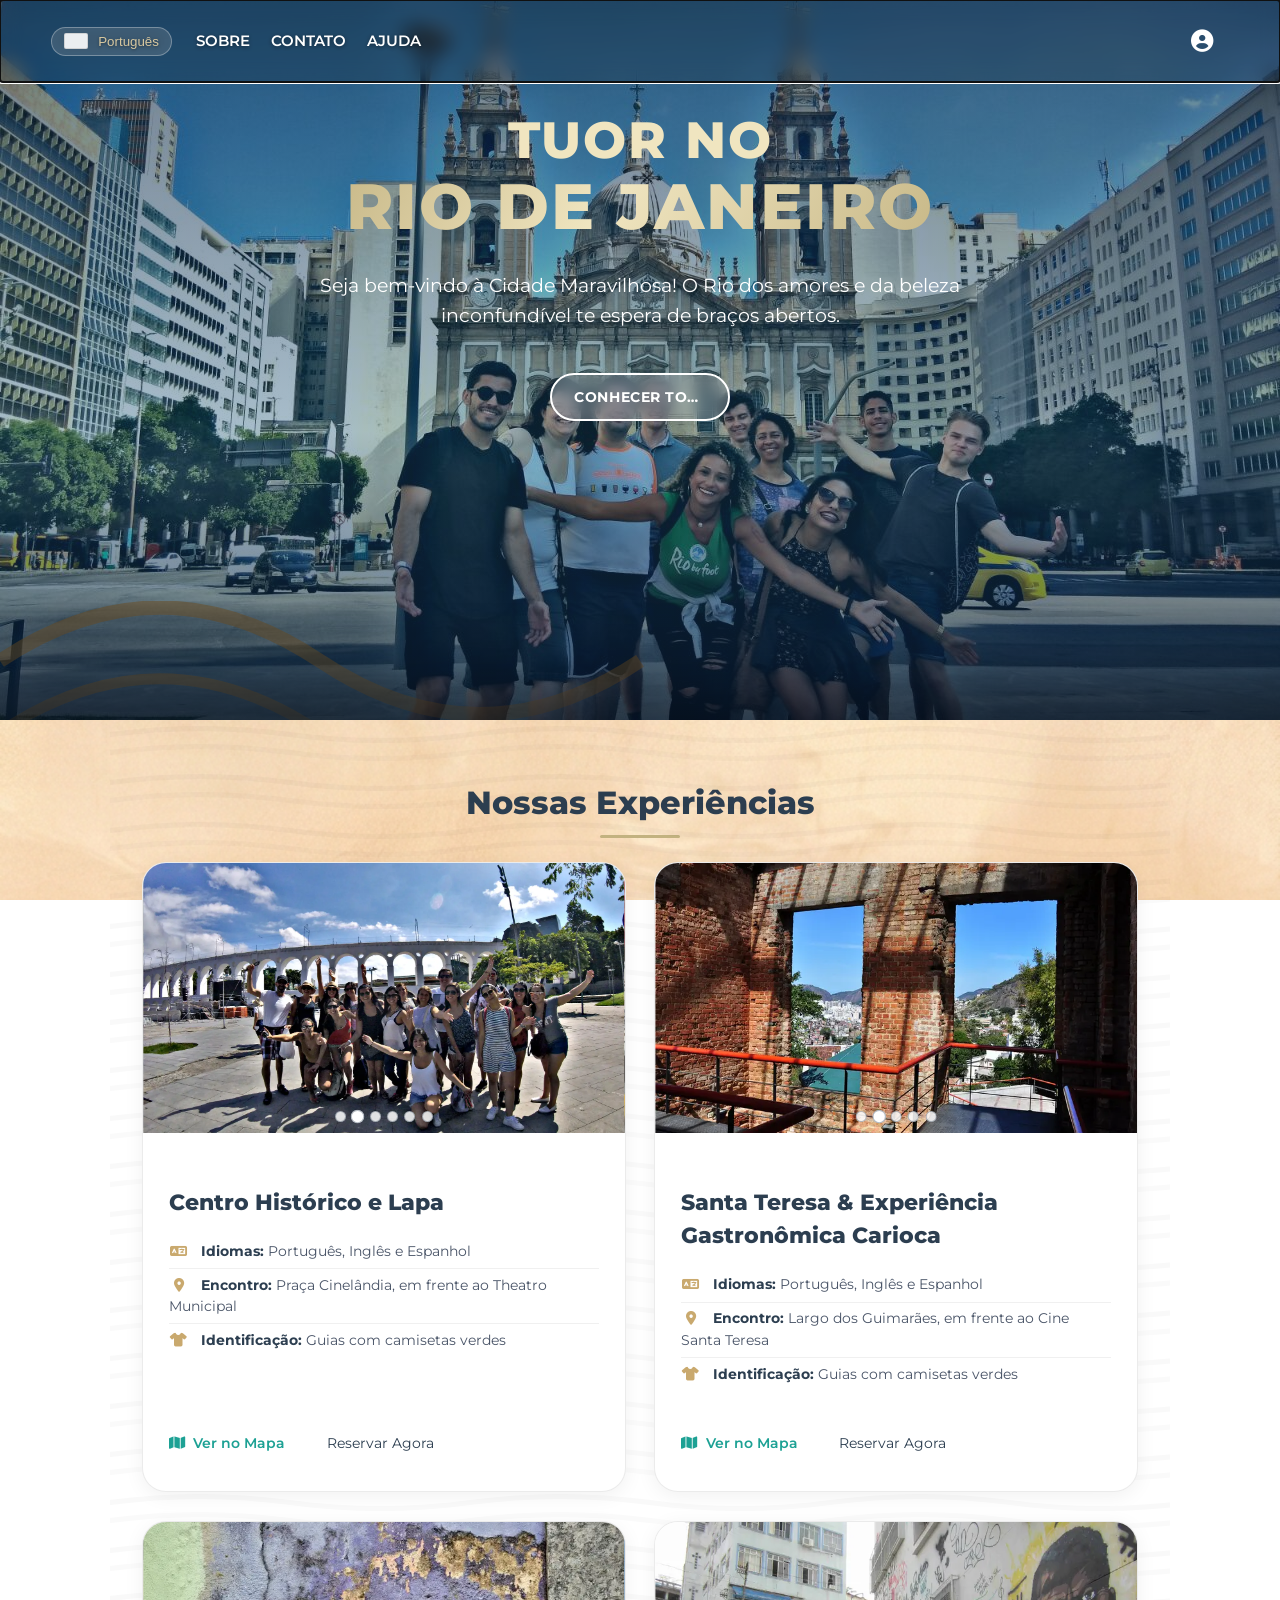
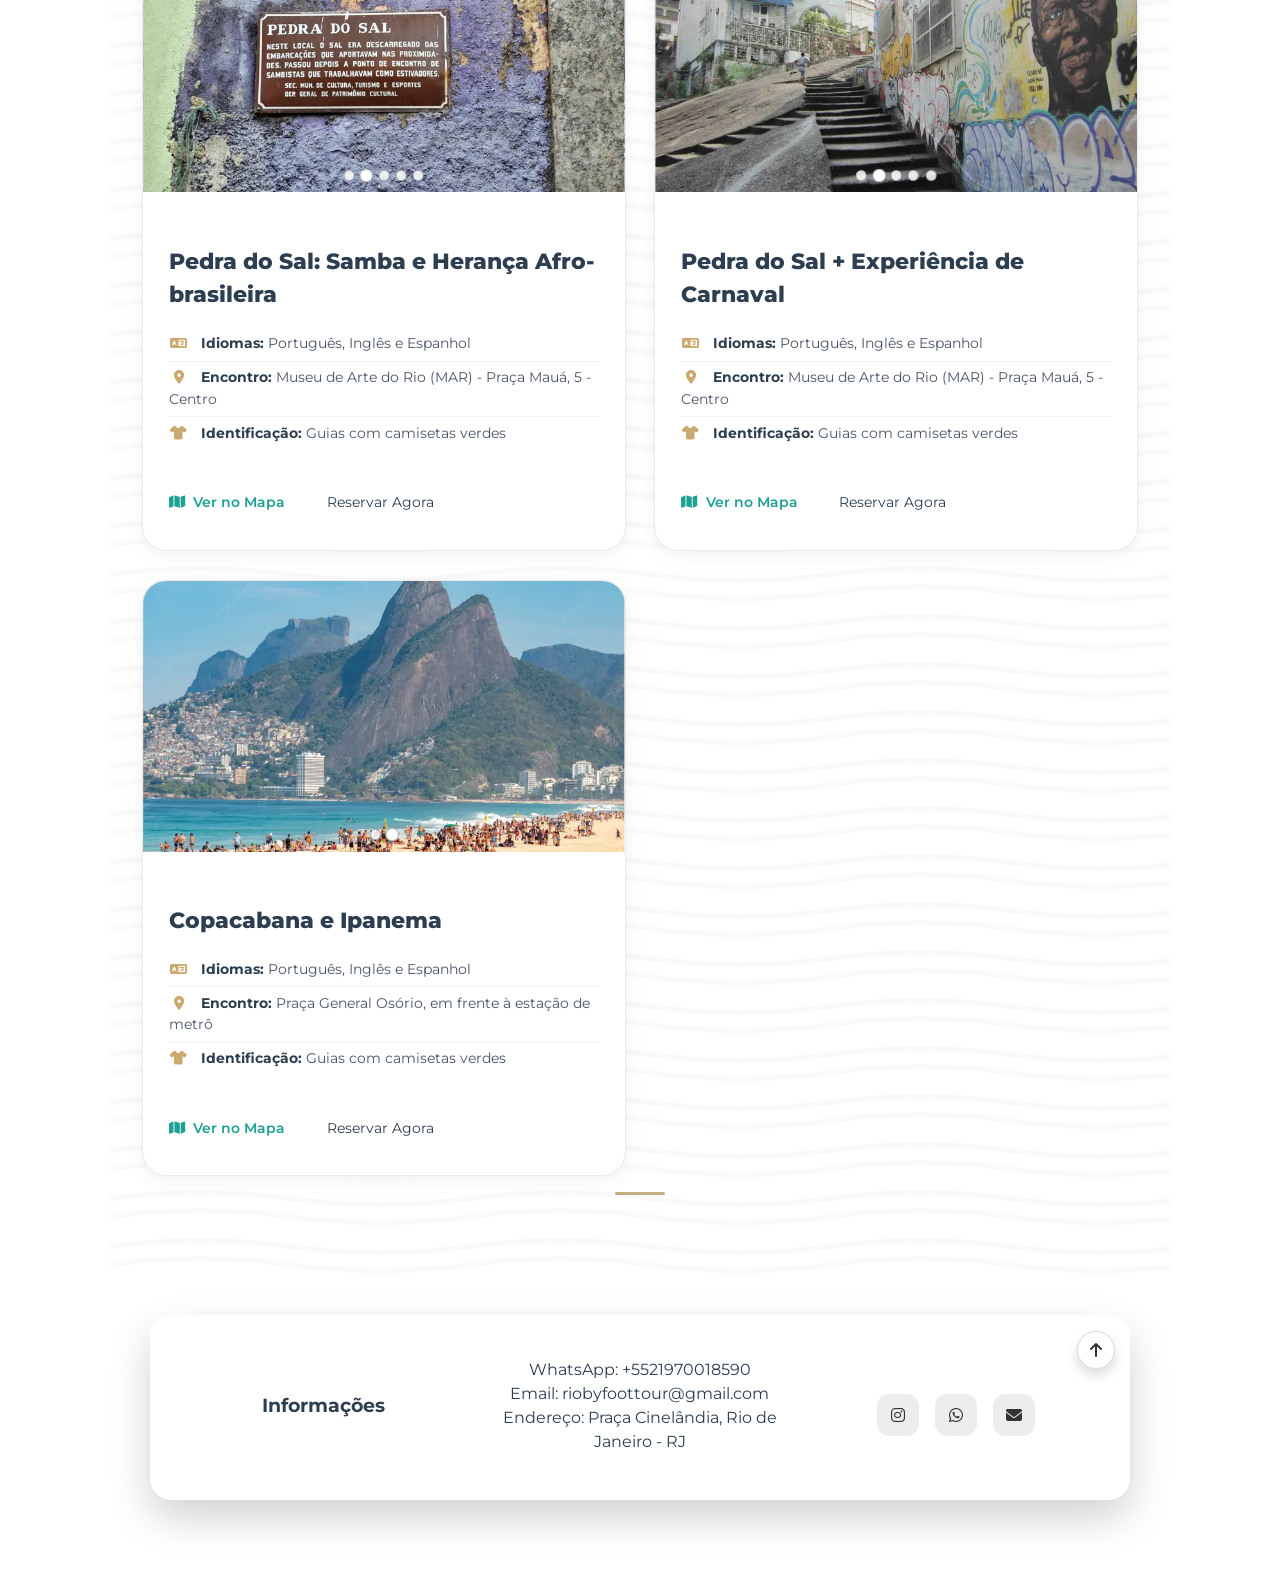
==== index.html @ 47c3c09a "Add files via upload" ====
<!DOCTYPE html>
<html lang="pt-br">
<head>
    <meta charset="UTF-8">
    <meta name="viewport" content="width=device-width, initial-scale=1.0">
    <meta name="mobile-web-app-capable" content="yes">
    <meta name="apple-mobile-web-app-status-bar-style" content="default">
    <meta name="theme-color" content="#02415a">
    <title> Tour no Rio de Janeiro</title>
    <link rel="apple-touch-icon" href="imagem/assets/Logo.png">
    <link rel="icon" type="image/png" href="imagem/assets/Logo.png">
    <link rel="manifest" href="manifest.json">
    <link href="https://fonts.googleapis.com/css2?family=Montserrat:wght@400;600;800&display=swap" rel="stylesheet">
    <link rel="stylesheet" href="https://cdnjs.cloudflare.com/ajax/libs/font-awesome/6.4.2/css/all.min.css">
    <link rel="stylesheet" href="css/Riodejaneiro.css">
</head>
<body>
    <div class="rio-page">
        <header>
           
                <div class="nav-left">
                    <button class="hamburger" id="hamburger" type="button" aria-label="Menu">
                        <span></span><span></span><span></span>
                    </button>
                    <nav>
                        <a href="#" data-footer-action="sobre" data-i18n="nav_about">SOBRE</a>
                        <a href="#" data-footer-action="contato" data-i18n="nav_contact">CONTATO</a>
                        <a href="#" data-footer-action="ajuda" data-i18n="nav_help">AJUDA</a>
                    </nav>
                </div>

                <div class="header-spacer" aria-hidden="true"></div>

                <div class="header-center">
                    <div class="lang-selector" id="langSelector">
                        <button class="lang-btn" type="button" id="langBtn">
                            <span class="flag flag-pt"></span><span class="lang-label" data-i18n="lang_label">Português</span>
                        </button>
                        <ul class="lang-list" id="langList">
                            <li data-lang="pt"><span class="flag flag-pt"></span><span class="lang-label">Português</span></li>
                            <li data-lang="en"><span class="flag flag-en"></span><span class="lang-label">English</span></li>
                            <li data-lang="fr"><span class="flag flag-fr"></span><span class="lang-label">Français</span></li>
                            <li data-lang="es"><span class="flag flag-es"></span><span class="lang-label">Español</span></li>
                            <li data-lang="it"><span class="flag flag-it"></span><span class="lang-label">Italiano</span></li>
                            <li data-lang="zh"><span class="flag flag-zh"></span><span class="lang-label">中文(普通话)</span></li>
                        </ul>
                    </div>
                </div>

                <div class="header-spacer" aria-hidden="true"></div>

                <div class="profile-menu">
                    <button class="profile-btn" id="profileBtn" aria-haspopup="true" aria-expanded="false" aria-label="Conta"><i class="fa fa-user-circle"></i></button>
                    <div class="profile-dropdown" id="profileDropdown" role="menu" aria-label="Opções de conta">
                        <a href="#" class="profile-item" data-profile-action="login" data-i18n="profile_login">Entrar</a>
                        <a href="#" class="profile-item" data-profile-action="register" data-i18n="profile_register">Cadastrar</a>
                    </div>
                </div>
           
        </header>

        <div class="mobile-menu-container" id="mobileMenuContainer" aria-hidden="true">
            <div class="mobile-menu-panel">
                <div class="mobile-menu-header">
                    <button class="mobile-menu-back" id="mobileMenuBack" type="button" aria-label="Voltar">←</button>
                    <span class="mobile-menu-title" id="mobileMenuTitle">Menu</span>
                    <button class="mobile-menu-close" id="mobileMenuClose" type="button" aria-label="Fechar">×</button>
                </div>
                <div class="mobile-menu-content">
                    <div class="mobile-menu-view mobile-menu-main" data-view="main"></div>
                    <div class="mobile-menu-view mobile-menu-lang" data-view="lang"></div>
                    <div class="mobile-menu-view mobile-menu-user" data-view="user"></div>
                </div>
            </div>
        </div>

        <!-- HERO RIO -->
        <section class="rio-hero">
            <div class="rio-hero-overlay"></div>
            <div class="rio-hero-content">
                <h1 class="rio-hero-title">Tuor no<br><span class="rio-city-highlight">RIO DE JANEIRO</span></h1>
                <span id="rioHeroDesc" data-i18n="hero_desc_rio" class="hero-desc-text">Seja bem vindo à cidade Maravilhosa; o Rio dos amores e da beleza inconfundível te espera de braços abertos.</span>
                <a href="#tours" class="btn-book" data-i18n="btn_book">Conhecer Tours</a>
            </div>
        </section>

    <div class="main-container">
        <!-- TOURS -->
        <section class="rio-tours" id="tours">
            <h2 class="rio-section-title" data-i18n="tours_section_title">Nossas Experiências</h2>
            <div class="rio-section-divider"></div>

            <div class="rio-tours-grid">

                <!-- CENTRO HISTÓRICO -->
                <article class="rio-tour-card">
                    <div class="rio-tour-images">
                        <div class="rio-tour-slider" data-folder="CentroHistorico" aria-label="Slideshow Centro Histórico">
                            <img class="rio-tour-slide active" src="imagem/CentroHistorico/img1.webp" alt="Centro Histórico e Lapa do Rio" loading="lazy">
                        </div>
                    </div>
                    <div class="rio-tour-info">
                        <h4 class="rio-tour-name">Centro Histórico e Lapa</h4>
                        <ul class="rio-tour-details">
                            
                            <li><i class="fa fa-language"></i> <strong data-i18n="label_idiomas">Idiomas:</strong> Português, Inglês e Espanhol</li>
                            <li><i class="fa fa-map-marker-alt"></i> <strong>Encontro:</strong> Praça Cinelândia, em frente ao Theatro Municipal</li>
                            <li><i class="fa fa-shirt"></i> <strong>Identificação:</strong> Guias com camisetas verdes</li>
                        </ul>
                        <div class="rio-tour-actions">
                            <a href="https://goo.gl/maps/7mJhdvazUuyrh9tp7" target="_blank" rel="noopener" class="rio-link-map"><i class="fa fa-map"></i> Ver no Mapa</a>
                            <a href="https://forms.gle/Ru3CXKsKzVE24GdM7" target="_blank" rel="noopener" class="btn-book rio-btn-reserve">Reservar Agora</a>
                        </div>
                    </div>
                </article>

                <!-- SANTA TERESA -->
                <article class="rio-tour-card">
                    <div class="rio-tour-images">
                        <div class="rio-tour-slider" data-folder="SantaTeresa" aria-label="Slideshow Santa Teresa">
                            <img class="rio-tour-slide active" src="imagem/SantaTeresa/img1.webp" alt="Santa Teresa & Experiência Gastronômica Carioca" loading="lazy">
                        </div>
                    </div>
                    <div class="rio-tour-info">
                        <h4 class="rio-tour-name">Santa Teresa & Experiência Gastronômica Carioca</h4>
                        <ul class="rio-tour-details">
                            
                            <li><i class="fa fa-language"></i> <strong>Idiomas:</strong> Português, Inglês e Espanhol</li>
                        <li><i class="fa fa-map-marker-alt"></i> <strong data-i18n="label_encontro">Encontro:</strong> Praça General Osório, em frente à estação de metrô</li>
                            <li><i class="fa fa-shirt"></i> <strong>Identificação:</strong> Guias com camisetas verdes</li>
                        </ul>
                        <div class="rio-tour-actions">
                            <a href="https://goo.gl/maps/65kNR3KaU4e2vYtn8" target="_blank" rel="noopener" class="rio-link-map"><i class="fa fa-map"></i> Ver no Mapa</a>
                            <a href="https://forms.gle/Ru3CXKsKzVE24GdM7" target="_blank" rel="noopener" class="btn-book rio-btn-reserve">Reservar Agora</a>
                        </div>
                    </div>
                </article>

                <!-- PEDRA DO SAL -->
                <article class="rio-tour-card">
                    <div class="rio-tour-images">
                        <div class="rio-tour-slider" data-folder="PedraDoSal" aria-label="Slideshow Pedra do Sal">
                            <img class="rio-tour-slide active" src="imagem/PedraDoSal/img1.webp" alt="Pedra do Sal" loading="lazy">
                        </div>
                    </div>
                    <div class="rio-tour-info">
                        <h4 class="rio-tour-name">Pedra do Sal: Samba e Herança Afrobrasileira</h4>
                        <ul class="rio-tour-details">
                           
                            <li><i class="fa fa-language"></i> <strong>Idiomas:</strong> Português, Inglês e Espanhol</li>
                            <li><i class="fa fa-map-marker-alt"></i> <strong>Encontro:</strong> Museu de Arte do Rio (MAR) — Praça Mauá, 5 — Centro</li>
                            <li><i class="fa fa-shirt"></i> <strong>Identificação:</strong> Guias com camisetas verdes</li>
                        </ul>
                        <div class="rio-tour-actions">
                            <a href="https://g.page/museuarterio?share" target="_blank" rel="noopener" class="rio-link-map"><i class="fa fa-map"></i> Ver no Mapa</a>
                            <a href="https://forms.gle/Ru3CXKsKzVE24GdM7" target="_blank" rel="noopener" class="btn-book rio-btn-reserve">Reservar Agora</a>
                        </div>
                    </div>
                </article>

                <!-- PEDRA DO SAL + EXPERIÊNCIA DE CARNAVAL -->
                <article class="rio-tour-card">
                    <div class="rio-tour-images">
                        <div class="rio-tour-slider" data-folder="PedraDoSalCarnaval" aria-label="Slideshow Pedra do Sal e Carnaval">
                            <img class="rio-tour-slide active" src="imagem/PedraDoSalCarnaval/img1.webp" alt="Pedra do Sal + Experiência de Carnaval" loading="lazy">
                        </div>
                    </div>
                    <div class="rio-tour-info">
                        <h4 class="rio-tour-name">Pedra do Sal + Experiência de Carnaval</h4>
                        <ul class="rio-tour-details">
                           
                            <li><i class="fa fa-language"></i> <strong>Idiomas:</strong> Português, Inglês e Espanhol</li>
                            <li><i class="fa fa-map-marker-alt"></i> <strong>Encontro:</strong> Museu de Arte do Rio (MAR) — Praça Mauá, 5 — Centro</li>
                            <li><i class="fa fa-shirt"></i> <strong>Identificação:</strong> Guias com camisetas verdes</li>
                        </ul>
                        <div class="rio-tour-actions">
                            <a href="https://g.page/museuarterio?share" target="_blank" rel="noopener" class="rio-link-map"><i class="fa fa-map"></i> Ver no Mapa</a>
                            <a href="https://forms.gle/Ru3CXKsKzVE24GdM7" target="_blank" rel="noopener" class="btn-book rio-btn-reserve">Reservar Agora</a>
                        </div>
                    </div>
                </article>

                <!-- COPACABANA E IPANEMA -->
                <article class="rio-tour-card">
                    <div class="rio-tour-images">
                        <div class="rio-tour-slider" data-folder="CopacabanaIpanema" aria-label="Slideshow Copacabana e Ipanema">
                            <img class="rio-tour-slide active" src="imagem/CopacabanaIpanema/img1.webp" alt="Copacabana e Ipanema" loading="lazy">
                        </div>
                    </div>
                    <div class="rio-tour-info">
                        <h4 class="rio-tour-name">Copacabana e Ipanema</h4>
                        <ul class="rio-tour-details">
                          
                            <li><i class="fa fa-language"></i> <strong>Idiomas:</strong> Português, Inglês e Espanhol</li>
                            <li><i class="fa fa-map-marker-alt"></i> <strong>Encontro:</strong> Estação General Osório (Metrô) — Saída A</li>
                            <li><i class="fa fa-shirt"></i> <strong>Identificação:</strong> Guias com camisetas verdes</li>
                        </ul>
                        <div class="rio-tour-actions">
                            <a href="https://goo.gl/maps/WBo5vJ76AuiLp96u8" target="_blank" rel="noopener" class="rio-link-map"><i class="fa fa-map"></i> Ver no Mapa</a>
                            <a href="https://forms.gle/Ru3CXKsKzVE24GdM7" target="_blank" rel="noopener" class="btn-book rio-btn-reserve">Reservar Agora</a>
                        </div>
                    </div>
                </article>
            </div>

            <!-- TOURS PAGOS -->
            <div class="rio-section-divider rio-divider-small"></div>

            <div class="rio-tours-grid">
            </div>
        </section>

        <!-- FOOTER -->
        <footer class="rio-footer">
            <div class="rio-footer-card" id="rioFooterCard">
                <button class="footer-card-up" type="button" aria-label="Ir ao topo">
                    <i class="fa fa-arrow-up"></i>
                </button>
                <h3 class="rio-footer-card-title">Informações</h3>
                <div class="rio-footer-card-body" id="rioFooterCardBody">
                    Clique em “CONTATO” para ver as informações dentro deste cartão.
                </div>
                <div class="footer-info-icons">
                    <a href="https://www.instagram.com/tourbyfootbrasil/?hl=en" aria-label="Instagram" target="_blank" rel="noopener"><i class="fab fa-instagram"></i></a>
                    <a href="https://wa.me/5521970018590" aria-label="WhatsApp" target="_blank" rel="noopener"><i class="fab fa-whatsapp"></i></a>
                    <a href="mailto:riobyfoottour@gmail.com" aria-label="Email"><i class="fa fa-envelope"></i></a>
                </div>
            </div>
        </footer>

        <div class="award-toast" id="awardToast" aria-live="polite" aria-atomic="true" role="status" aria-label="Notificação">
            <div class="award-toast__dialog">
                <button class="award-toast__close" type="button" data-close-award aria-label="Fechar">&times;</button>
                <h3 class="award-toast__title" data-i18n="award_title">Reconhecimento Especial</h3>
                <div class="award-toast__body">
                    <div class="award-toast__icon"><img src="https://app.hoversignal.com/AppImage/Signals/4bd5923d-79aa-4fa7-9ac0-e9ecac175d3e" alt="Prêmio TripAdvisor"></div>
                    <div class="award-toast__text">
                        <div class="award-toast__message" data-i18n="award_text">Sabia que fomos premiados como a <b>melhor escolha</b> pelo <b>TripAdvisor</b> em 2021? 🥰</div>
                        <div class="award-toast__countdown" id="awardCountdown" aria-live="polite"></div>
                    </div>
                </div>
            </div>
        </div>

        <div id="reservationModal" class="reservation-modal-overlay hidden" role="dialog" aria-modal="true" aria-label="Formulário de reserva">
            <div class="reservation-modal">
                <h2>Reservar Tour</h2>
                <form id="reservationForm">
                    <label>Tour
                        <input type="text" id="reservationTour" readonly>
                    </label>
                    <label>Nome
                        <input type="text" id="reservationName" placeholder="Seu nome" required>
                    </label>
                    <label>Data da reserva
                        <input type="date" id="reservationDate" required>
                    </label>
                    <label>Quantidade de pessoas
                        <input type="number" id="reservationQuantity" min="1" value="1" required>
                    </label>
                    <label>Idioma
                        <select id="reservationLanguage" required>
                            <option value="">Selecione um idioma</option>
                        </select>
                    </label>
                    <label>Celular/WhatsApp
                        <input type="tel" id="reservationPhone" placeholder="(00) 00000-0000" required>
                    </label>
                    <label>Email
                        <input type="email" id="reservationEmail" placeholder="seuemail@exemplo.com" required>
                    </label>
                    <div class="reservation-modal-actions">
                        <button type="button" id="reservationCancel" class="btn-book">Cancelar</button>
                        <button type="submit" class="btn-book">Confirmar Reserva</button>
                    </div>
                </form>
            </div>
        </div>
    </div> 
    </div>
    <script src="js/script.js"></script>
    <script src="js/Riodejaneiro.js"></script>
    <script>
        (function () {
            const folderImages = {
                CentroHistorico: 6,
                SantaTeresa: 5,
                PedraDoSal: 5,
                PedraDoSalCarnaval: 5,
                CopacabanaIpanema: 2
            };

            function startTourSliders() {
                const sliders = document.querySelectorAll('.rio-tour-slider');

                sliders.forEach((slider) => {
                    const folder = slider.dataset.folder;
                    const total = folderImages[folder];
                    if (!total) {
                        console.warn('Pasta de imagens não configurada para', folder);
                        return;
                    }

                    slider.innerHTML = '';

                    const track = document.createElement('div');
                    track.className = 'rio-tour-slider-track';
                    slider.appendChild(track);

                    const dotsContainer = document.createElement('div');
                    dotsContainer.className = 'rio-tour-slider-dots';
                    slider.appendChild(dotsContainer);

                    for (let i = 1; i <= total; i++) {
                        const img = document.createElement('img');
                        img.className = 'rio-tour-slide';
                        img.src = `imagem/${folder}/img${i}.webp`;
                        img.alt = `${folder} - imagem ${i}`;
                        img.loading = 'lazy';
                        track.appendChild(img);

                        const dot = document.createElement('button');
                        dot.type = 'button';
                        dot.className = 'rio-tour-dot' + (i === 1 ? ' active' : '');
                        dot.setAttribute('aria-label', `Ver imagem ${i} de ${total}`);
                        dot.addEventListener('click', () => {
                            changeSlide(i - 1);
                            resetInterval();
                        });

                        dotsContainer.appendChild(dot);
                    }

                    let current = 0;
                    const slides = track.querySelectorAll('img');
                    const dots = dotsContainer.querySelectorAll('.rio-tour-dot');
                    let interval = null;

                    function moveTrack(index) {
                        track.style.transform = `translateX(-${index * 100}%)`;
                    }

                    function changeSlide(index) {
                        if (index === current) return;
                        dots[current].classList.remove('active');
                        current = index;
                        dots[current].classList.add('active');
                        moveTrack(current);
                    }

                    function prevSlide() {
                        const previous = (current - 1 + slides.length) % slides.length;
                        changeSlide(previous);
                        scheduleNext();
                    }

                    function nextSlide() {
                        const next = (current + 1) % slides.length;
                        changeSlide(next);
                        scheduleNext();
                    }

                    function scheduleNext() {
                        const base = 6500;
                        const jitter = Math.floor(Math.random() * 2000); // 0-1999ms (6.5-8.5s)
                        const delay = base + jitter;
                        if (interval) clearTimeout(interval);
                        interval = setTimeout(nextSlide, delay);
                    }

                    function resetInterval() {
                        if (interval) clearTimeout(interval);
                        scheduleNext();
                    }

                    let touchStartX = null;
                    let touchStartTime = null;

                    slider.addEventListener('touchstart', (event) => {
                        if (event.touches.length !== 1) return;
                        touchStartX = event.touches[0].clientX;
                        touchStartTime = Date.now();
                    });

                    slider.addEventListener('touchend', (event) => {
                        if (touchStartX === null) return;
                        const touchEndX = event.changedTouches[0].clientX;
                        const diffX = touchEndX - touchStartX;
                        const elapsed = Date.now() - touchStartTime;
                        const minSwipeDistance = 40;
                        const maxSwipeTime = 700;

                        touchStartX = null;
                        touchStartTime = null;

                        if (Math.abs(diffX) >= minSwipeDistance && elapsed <= maxSwipeTime) {
                            if (diffX > 0) {
                                prevSlide();
                            } else {
                                nextSlide();
                            }
                            resetInterval();
                        }
                    });

                    slider.addEventListener('mousedown', (event) => {
                        touchStartX = event.clientX;
                        touchStartTime = Date.now();
                    });

                    slider.addEventListener('mouseup', (event) => {
                        if (touchStartX === null) return;
                        const diffX = event.clientX - touchStartX;
                        const elapsed = Date.now() - touchStartTime;

                        touchStartX = null;
                        touchStartTime = null;

                        if (Math.abs(diffX) >= 40 && elapsed <= 700) {
                            if (diffX > 0) {
                                prevSlide();
                            } else {
                                nextSlide();
                            }
                            resetInterval();
                        }
                    });

                    const initialDelay = 500 + Math.floor(Math.random() * 1200); // 0.5-1.7s para cada slider começar diff
                    interval = setTimeout(nextSlide, initialDelay);
                });
            }

            if (document.readyState === 'loading') {
                document.addEventListener('DOMContentLoaded', startTourSliders);
            } else {
                startTourSliders();
            }
        })();
    </script>
</body>
</html>
---- css/Riodejaneiro.css ----
/* ===================================================== */
/* RIO DE JANEIRO — ESTILOS GLOBAIS & PÁGINA              */
/* Todas as regras de estilo (antes em style.css) agora   */
/* estão contidas neste arquivo.                           */
/* ===================================================== */

/* ---------- OVERRIDE DO CONTAINER PRINCIPAL ----------- */
/* imagem de fundo RJ fornecida pelo usuário deve ficar em /imagem/
   usamos o arquivo existente 'fundo rj.png' (espacos escapados)*/
.rio-page {
    width: 100%;
    min-height: 100vh;
    overflow-x: hidden;
    position: relative;
    z-index: 0;
    background: transparent !important;
    color: #2c3e50;
}

.rio-page::before {
    content: "";
    position: fixed;
    top: 0;
    left: 0;
    width: 100%;
    height: 100%;
    z-index: -1;
    background-color: #02415a;
    background-image: url('../imagem/assets/fundo%20rj.png');
    background-size: cover;
    background-position: center;
    will-change: transform;
}

html,
body {
    background: transparent !important;
}

:root {
    --bg: transparent;
}

/* ===================================================== */
/* HEADER TRANSPARENTE SOBRE O HERO                      */
/* ===================================================== */
.rio-page header {
    position: absolute;
    top: 0;
    left: 0;
    right: 0;
    z-index: 50;
    background: rgba(0, 0, 0, 0.18);
    backdrop-filter: blur(10px);
    -webkit-backdrop-filter: blur(10px);
    border-bottom: none;
    padding: 1.2rem clamp(1rem, 4vw, 4rem);
}

.rio-page header .main-container {
    padding: 0;
}

.rio-page header .main-container {
    display: flex;
    align-items: center;
    justify-content: space-between;
}

.rio-page nav a {
    color: #fff;
    text-shadow: 0 1px 4px rgba(0, 0, 0, 0.5);
}

.rio-page header,
.rio-page header *,
.rio-page header nav a,
.rio-page header .lang-label,
.rio-page header .profile-btn,
.rio-page header .hamburger span {
    color: #fff;
}

.rio-page nav a:hover,
.rio-page nav a.active {
    color: #f0e5c0;
    border-bottom-color: #f0e5c0;
}

.mobile-menu-container {
    position: fixed;
    top: 72px;
    left: 50%;
    transform: translateX(-50%);
    z-index: 1100;
    width: min(92vw, 360px);
    max-height: calc(100vh - 90px);
    border-radius: 16px;
    background: rgba(255, 255, 255, 0.35);
    box-shadow: 0 16px 45px rgba(0, 0, 0, 0.22);
    display: none;
    overflow: hidden;
    backdrop-filter: blur(10px);
    -webkit-backdrop-filter: blur(10px);
    border: 1px solid rgba(255,255,255,0.35);
}

.mobile-menu-container.open {
    display: block;
}

.mobile-menu-panel {
    position: relative;
    top: 0;
    left: 0;
    bottom: 0;
    width: 100%;
    max-height: 100%;
    background: #fff;
    border-radius: 16px;
    box-shadow: 0 14px 30px rgba(0,0,0,0.24);
    transform: translateY(-10px);
    transition: transform 0.22s ease, opacity 0.22s ease;
    display: flex;
    flex-direction: column;
    opacity: 0;
}

.mobile-menu-container.open .mobile-menu-panel {
    transform: translateY(0);
    opacity: 1;
}

.mobile-menu-header {
    display: flex;
    align-items: center;
    justify-content: space-between;
    padding: 0.8rem 1rem;
    border-bottom: 1px solid rgba(0,0,0,0.08);
}

.mobile-menu-title {
    font-weight: 600;
    font-size: 1rem;
    color: #2c3e50;
}

.mobile-menu-back,
.mobile-menu-close {
    border: none;
    background: transparent;
    color: #2c3e50;
    font-size: 1.1rem;
    cursor: pointer;
}

.mobile-menu-content {
    overflow-y: auto;
    flex: 1;
    padding: 0.75rem 0.85rem;
    background: rgba(255,255,255,0.30);
    backdrop-filter: blur(6px);
    -webkit-backdrop-filter: blur(6px);
    border-radius: 0 0 16px 16px;
}

.mobile-menu-view {
    display: none;
}

.mobile-menu-view.active {
    display: block;
}

.mobile-menu-view a,
.mobile-menu-launcher,
.mobile-lang-list li {
    display: block;
    padding: 0.75rem 0.6rem;
    border-radius: 8px;
    color: #234160;
    text-decoration: none;
    font-weight: 600;
    margin-bottom: 0.2rem;
}

.mobile-menu-view a:hover,
.mobile-lang-list li:hover,
.mobile-menu-launcher:hover {
    background: rgba(194,178,128,0.2);
}

.mobile-lang-list {
    list-style: none;
    margin: 0;
    padding: 0;
    border: none !important;
    box-shadow: none !important;
}

.mobile-lang-list li {
    cursor: pointer;
}

.rio-page header.menu-open + .mobile-menu-container {
    display: block;
}

.rio-page .lang-btn {
    color: #fff;
    text-shadow: 0 1px 3px rgba(0, 0, 0, 0.4);
    background: rgba(255, 255, 255, 0.1);
    border-color: rgba(255, 255, 255, 0.2);
}

.rio-page .lang-list {
    background: rgba(255, 255, 255, 0.94);
    color: #0a2a4a;
    backdrop-filter: none !important;
    -webkit-backdrop-filter: none !important;
    border: 1px solid rgba(0, 0, 0, 0.12);
}

.rio-page .lang-list li {
    color: #0a2a4a;
}

.rio-page .lang-list li:hover {
    background: rgba(0, 0, 0, 0.40);
    color: #072041;
}

.rio-page .search-bar {
    background: rgba(255, 255, 255, 0.15);
    border: 1px solid rgba(255, 255, 255, 0.18);
}

.rio-page .search-bar input {
    color: #fff;
}

.rio-page .search-bar input::placeholder {
    color: rgba(255, 255, 255, 0.55);
}

.rio-page .search-bar button {
    background: rgba(255, 255, 255, 0.2);
    color: #fff;
}

.rio-page .search-bar button:hover {
    background: rgba(255, 255, 255, 0.35);
}

.rio-page .btn-signup {
    background: rgba(255, 255, 255, 0.15);
    color: #fff;
    border: 1px solid rgba(255, 255, 255, 0.25);
    text-shadow: 0 1px 3px rgba(0, 0, 0, 0.3);
    border-radius: 999px;
    padding: 0.55rem 1.1rem;
    min-width: 130px;
    text-align: center;
}

.rio-page .btn-signup:hover {
    background: rgba(255, 255, 255, 0.3);
}

.rio-page .hamburger span {
    background: #fff;
    box-shadow: 0 1px 3px rgba(0, 0, 0, 0.4);
}

/* ===================================================== */
/* HERO                                                  */
/* ===================================================== */
.rio-hero {
    position: relative;
    min-height: 70vh;
    display: flex;
    align-items: flex-start;
    justify-content: center;
    text-align: center;
    overflow: hidden;
    padding-top: calc(60px + 0.5rem); /* garante que começa logo abaixo do header */
    /* herói mantém sua própria foto acima do fundo do corpo */
    background:
        url('../imagem/assets/painel.jpeg') center/cover no-repeat;
    /* aplicar máscara de transparência na base para fade ao fundo */
    -webkit-mask-image: none;
    mask-image: none;
    -webkit-mask-size: auto;
    mask-size: auto;
    -webkit-mask-repeat: no-repeat;
    mask-repeat: no-repeat;
    position: relative;
}

/* gradiente de transição em tom de areia com textura delicada */
.rio-hero::after {
    content: '';
    position: absolute;
    bottom: -1px;
    left: 0;
    width: 100%;
    height: 120px;
    pointer-events: none;
    background:
        linear-gradient(
            to bottom,
            rgba(0, 0, 0, 0) 0%,
            rgba(0, 0, 0, 0.16) 45%,
            rgba(0, 0, 0, 0.35) 68%,
            rgba(0, 0, 0, 0.65) 100%
        ),
        url("data:image/svg+xml,%3Csvg xmlns='http://www.w3.org/2000/svg' width='360' height='60'%3E%3Cpath d='M0 30 C30 10, 60 10, 90 30 S150 50, 180 30' fill='none' stroke='%236b4c20' stroke-width='4'/%3E%3Cpath d='M0 50 C30 30, 60 30, 90 50 S150 70, 180 50' fill='none' stroke='%236b4c20' stroke-width='3'/%3E%3C/svg%3E") center/cover no-repeat;
    background-blend-mode: normal;
    opacity: 0.50;
    z-index: 2;
}


.rio-hero-overlay {
    position: absolute;
    inset: 0;
    background: linear-gradient(
        180deg,
        rgba(12, 35, 64, 0.60) 0%,
        rgba(26, 82, 118, 0.38) 60%,
        rgba(12, 35, 64, 0.72) 100%
    );
    z-index: 1;
}

.rio-hero-content {
    position: relative;
    z-index: 5;
    max-width: 800px;
    padding: 0.3rem 2rem 2rem;
    margin-top: 0;
    animation: heroIntro 0.9s ease-out forwards;
}

.rio-hero-title {
    font-family: "Montserrat", sans-serif;
    font-weight: 800;
    font-size: clamp(1.8rem, 4vw, 3.2rem);
    color: #f0e5c0; /* tom de areia */
    text-transform: uppercase;
    letter-spacing: 2px;
    line-height: 1.15;
    margin: 0.2rem 0 0.5rem;
}

#rioHeroDesc {
    color: #ffffff !important;
}

@media (min-width: 1200px) {
    .rio-hero-content {
        padding-top: 1.6rem;
        margin-top: 1.2rem;
    }

    .rio-hero-content .btn-book {
        width: min(380px, 45%);
        padding: 0.6rem 1.25rem;
        max-width: 420px;
        overflow: visible;
        text-overflow: clip;
    }
}

.rio-hero-content .btn-book {
    display: block;
    width: min(180px, 75%);
    margin: 0.5rem auto 0 auto;
    padding: 0.5rem 1rem;
    border: 2px solid #ffffff;
    color: #ffffff;
    background: rgba(255, 255, 255, 0.20);
    backdrop-filter: blur(8px);
    -webkit-backdrop-filter: blur(8px);
    border-radius: 999px;
    font-weight: 700;
    text-transform: uppercase;
    letter-spacing: 0.04em;
    font-size: 0.85rem;
    transition: background 0.2s ease, transform 0.2s ease, color 0.2s ease;
    white-space: nowrap;
    overflow: hidden;
    text-overflow: ellipsis;
}

.rio-hero-content .btn-book:hover,
.rio-hero-content .btn-book:focus {
    background: rgba(255, 255, 255, 0.42);
    transform: translateY(-1px);
    color: #a7834b;
}

.rio-city-highlight {
    display: block;
    background: linear-gradient(120deg, #c2b280 0%, #f0e5c0 45%, #c2b280 100%);
    -webkit-background-clip: text;
    background-clip: text;
    -webkit-text-fill-color: transparent;
    color: transparent;
    text-transform: none;
    font-size: clamp(2.2rem, 5vw, 4rem);
}

.rio-hero-location {
    font-family: "Montserrat", sans-serif;
    font-weight: 600;
    font-size: clamp(1rem, 2vw, 1.4rem);
    color: rgba(255,255,255,0.85);
    margin-bottom: 1.2rem;
}



/* ===================================================== */
/* SEÇÃO DE AVISO (modal)                                */
/* ===================================================== */
.rio-notice {
    position: fixed;
    inset: 0;
    display: flex;
    align-items: center;
    justify-content: center;
    background: rgba(0,0,0,0.55);
    backdrop-filter: blur(10px);
    -webkit-backdrop-filter: blur(10px);
    z-index: 1000;
}

.rio-notice-title {
    font-family: "Montserrat", sans-serif;
    font-weight: 800;
    font-size: clamp(1.4rem, 2.5vw, 2rem);
    background: linear-gradient(120deg, #c2b280 0%, #f0e5c0 45%, #c2b280 100%);
    -webkit-background-clip: text;
    background-clip: text;
    color: transparent;
    margin-bottom: 1.5rem;
}

.rio-notice-text {
    text-align: left;
    background: rgba(255,255,255,0.08);
    backdrop-filter: blur(16px);
    -webkit-backdrop-filter: blur(16px);
    border: 1px solid rgba(255,255,255,0.12);
    border-radius: 24px;
    padding: 2.5rem 3rem;
    max-width: 600px;
}

.rio-notice-text p {
    color: rgba(255,255,255,0.9);
    font-size: 0.95rem;
    line-height: 1.7;
    margin-bottom: 0.6rem;
}

.rio-notice-text p:last-child {
    margin-bottom: 0;
}

.rio-notice-text i {
    color: #C2B280;
    margin-right: 0.5rem;
    font-size: 0.85rem;
}

.rio-notice-text .btn-proceed {
    display: inline-block;
    margin-top: 1.5rem;
    padding: 0.8rem 2rem;
    border-radius: 60px;
    background: #C2B280;
    color: #111;
    font-weight: 600;
    text-decoration: none;
    cursor: pointer;
    border: none;
    transition: background 0.2s, transform 0.2s;
}

.rio-notice-text .btn-proceed:hover {
    background: #b5a370;
    transform: scale(1.03);
}

/* ===================================================== */
/* SEÇÃO DE TOURS                                        */
/* ===================================================== */
.rio-tours {
    max-width: 1100px;
    margin: 0 auto;
    padding: 2rem 2rem 3rem;
    position: relative;
}

/* Textura sutil inspirada no calçadão — ondas em baixíssima opacidade */
.rio-tours::before {
    content: '';
    position: absolute;
    inset: 0;
    pointer-events: none;
    background: url("data:image/svg+xml,%3Csvg xmlns='http://www.w3.org/2000/svg' width='360' height='48'%3E%3Cpath d='M0,12 C60,4 120,4 180,12 C240,20 300,20 360,12 L360,17 C300,25 240,25 180,17 C120,9 60,9 0,17Z' fill='%23000' opacity='0.025'/%3E%3Cpath d='M0,30 C60,22 120,22 180,30 C240,38 300,38 360,30 L360,35 C300,43 240,43 180,35 C120,27 60,27 0,35Z' fill='%23000' opacity='0.02'/%3E%3C/svg%3E") repeat;
    background-size: 360px 48px;
}

.rio-section-title {
    font-family: "Montserrat", sans-serif;
    font-weight: 800;
    font-size: clamp(1.4rem, 2.5vw, 2.2rem);
    color: #2c3e50;
    text-align: center;
    margin-bottom: 0.5rem;
}

.rio-section-divider {
    width: 80px;
    height: 3px;
    background: #C2B280;
    margin: 0 auto 1.5rem;
    border-radius: 2px;
}

.rio-divider-small {
    width: 50px;
}

.rio-section-subtitle {
    font-family: "Montserrat", sans-serif;
    font-weight: 700;
    font-size: clamp(1.2rem, 2vw, 1.8rem);
    color: #8b6914;
    text-align: center;
    margin-bottom: 2rem;
}

.rio-paid-label {
    margin-top: 3rem;
}

.rio-paid-subtitle {
    font-family: "Montserrat", sans-serif;
    font-weight: 600;
    font-size: clamp(1rem, 1.6vw, 1.4rem);
    color: #5a6c7d;
    text-align: center;
    margin-bottom: 2rem;
}

/* ===================================================== */
/* CARDS DE TOURS                                        */
/* ===================================================== */
.rio-tours-grid {
    display: grid;
    grid-template-columns: repeat(2, 1fr);
    gap: 1.8rem;
    margin-bottom: 1rem;
}

.rio-tour-card {
    background: #ffffff;
    border: 1px solid rgba(0,0,0,0.08);
    border-radius: 24px;
    overflow: hidden;
    transition: transform 0.3s ease, box-shadow 0.3s ease;
    display: flex;
    flex-direction: column;
    box-shadow: 0 4px 20px rgba(0,0,0,0.06);
}

.rio-tour-card:hover {
    transform: translateY(-6px);
    box-shadow: 0 16px 40px rgba(0,0,0,0.12);
}

.rio-tour-paid {
    border-color: rgba(194,178,128,0.3);
    background: #fffdf7;
}

.rio-tour-images {
    width: 100%;
    aspect-ratio: 16 / 9;
    overflow: hidden;
    position: relative;
}

.rio-tour-slider {
    width: 100%;
    height: 100%;
    position: relative;
    overflow: hidden;
}

.rio-tour-slider-track {
    display: flex;
    width: 100%;
    height: 100%;
    transform: translateX(0);
    transition: transform 1s ease;
}

.rio-tour-slide {
    flex: 0 0 100%;
    width: 100%;
    height: 100%;
    object-fit: cover;
    display: block;
    opacity: 1;
}

.rio-tour-slider img {
    width: 100%;
    height: 100%;
    object-fit: cover;
}

.rio-tour-slider-dots {
    position: absolute;
    bottom: 0.7rem;
    left: 50%;
    transform: translateX(-50%);
    display: flex;
    gap: 0.4rem;
    z-index: 10;
    pointer-events: auto;
}

.rio-tour-dot {
    width: 11px;
    height: 11px;
    min-width: 11px;
    min-height: 11px;
    padding: 0;
    display: inline-flex;
    align-items: center;
    justify-content: center;
    border-radius: 50%;
    background: rgba(255,255,255,0.85);
    border: 1px solid rgba(44,62,80,0.35);
    cursor: pointer;
    transition: transform 0.2s ease, background 0.2s ease;
    box-sizing: border-box;
    line-height: 1;
}

.rio-tour-dot.active {
    background: rgba(255,255,255,1);
    transform: scale(1.25);
}

.rio-tour-slider-dots {
    position: absolute;
    bottom: 0.7rem;
    left: 50%;
    transform: translateX(-50%);
    display: flex;
    gap: 0.4rem;
    z-index: 10;
    pointer-events: auto;
}

.rio-tour-dot {
    width: 11px;
    height: 11px;
    min-width: 11px;
    min-height: 11px;
    padding: 0;
    display: inline-flex;
    align-items: center;
    justify-content: center;
    border-radius: 50%;
    background: rgba(255,255,255,0.85);
    border: 1px solid rgba(44,62,80,0.35);
    cursor: pointer;
    transition: transform 0.2s ease, background 0.2s ease;
    box-sizing: border-box;
    line-height: 1;
}

.rio-tour-dot.active {
    background: rgba(255,255,255,1);
    transform: scale(1.25);
}

.rio-tour-images img {
    width: 100%;
    height: 100%;
    object-fit: cover;
    transition: transform 0.4s;
}

.rio-tour-card:hover .rio-tour-images img {
    transform: scale(1.05);
}

.rio-tour-info {
    padding: 1.4rem 1.6rem 1.6rem;
    flex: 1;
    display: flex;
    flex-direction: column;
}

.rio-tour-name {
    font-family: "Montserrat", sans-serif;
    font-weight: 800;
    font-size: clamp(1.1rem, 1.8vw, 1.4rem);
    color: #2c3e50;
    margin-bottom: 1rem;
}

.rio-tour-name-sub {
    font-weight: 600;
    font-size: 0.85em;
    color: #8b9db0;
}

.rio-tour-details {
    list-style: none;
    padding: 0;
    margin: 0 0 1.2rem;
    flex: 1;
}

.rio-tour-details li {
    color: #4a5568;
    font-size: 0.9rem;
    line-height: 1.5;
    padding: 0.35rem 0;
    border-bottom: 1px solid rgba(0,0,0,0.06);
}

.rio-tour-details li:last-child {
    border-bottom: none;
}

.rio-tour-details i {
    color: #c9a96e;
    width: 20px;
    text-align: center;
    margin-right: 0.5rem;
    font-size: 0.85rem;
}

.rio-tour-details strong {
    color: #2c3e50;
}

/* ===================================================== */
/* AÇÕES DO TOUR (mapa + reservar)                       */
/* ===================================================== */
.rio-tour-actions {
    display: flex;
    align-items: center;
    gap: 1rem;
    flex-wrap: wrap;
    margin-top: auto;
    padding-top: 0.8rem;
}

.rio-link-map {
    color: #1da194;
    font-weight: 600;
    font-size: 0.9rem;
    text-decoration: none;
    transition: color 0.2s;
}

.rio-link-map:hover {
    color: #C2B280;
}

.rio-link-map i {
    margin-right: 0.3rem;
}

.rio-btn-reserve {
    padding: 0.65rem 1.6rem;
    font-size: 0.9rem;
    margin-top: 0;
}

/* ===================================================== */
/* FOOTER                                                */
/* ===================================================== */
.rio-footer {
    text-align: center;
    padding: 2rem 1rem 3rem;
    position: relative;
}

.rio-footer-card {
    max-width: 980px;
    margin: 0 auto;
    padding: 1.6rem 1.5rem 1.8rem;
    border-radius: 22px;
    background: rgba(255, 255, 255, 0.28);
    border: 1px solid rgba(255, 255, 255, 0.35);
    box-shadow: 0 18px 40px rgba(0, 0, 0, 0.18);
    backdrop-filter: blur(16px);
    -webkit-backdrop-filter: blur(16px);
    display: grid;
    grid-template-columns: repeat(auto-fit, minmax(240px, 1fr));
    gap: 1.2rem;
    align-items: center;
}

.rio-footer-card.hidden {
    display: none !important;
}

.rio-footer-actions {
    display: flex;
    justify-content: center;
    align-items: center;
    flex-wrap: wrap;
    gap: 2rem;
    margin-top: 1.5rem;
}

.rio-footer-nav {
    display: flex;
    flex-wrap: wrap;
    justify-content: center;
    align-items: center;
    gap: 1rem;
}

.rio-footer-nav a,
.rio-footer-nav .btn-signup {
    color: rgba(44,62,80,0.85);
    font-weight: 600;
    border: 1px solid rgba(44,62,80,0.15);
    background: rgba(255,255,255,0.75);
    padding: 0.5rem 1rem;
    border-radius: 999px;
    transition: background 0.2s, transform 0.2s;
}

.rio-footer-nav a:hover,
.rio-footer-nav .btn-signup:hover {
    background: rgba(194,178,128,0.25);
    transform: translateY(-1px);
}

.rio-footer .social-icons {
    justify-content: center;
}


.rio-footer .social-icons a {
    color: #2c3e50;
    background: rgba(0,0,0,0.06);
    border-color: rgba(0,0,0,0.1);
}

.rio-footer .social-icons a:hover {
    background: #1da194;
    color: #fff;
    border-color: #1da194;
}

.rio-footer-text {
    color: rgba(44,62,80,0.5);
    font-size: 0.85rem;
    margin-top: 1rem;
}

/* ===================================================== */
/* RESPONSIVO                                            */
/* ===================================================== */
@media (max-width: 900px) {
    .rio-page header {
        padding: 0.8rem 1.2rem;
    }

    .rio-hero {
        padding-top: calc(42px + 0.5rem); /* mais acima */
    }

    .rio-hero-content {
        margin-top: -0.6rem;
    }

    .rio-hero-content .btn-book {
        margin-top: 1rem; /* botão um pouco mais para baixo no mobile */
    }

    .rio-section-title {
        margin-top: 0.1rem;
    }

    .rio-page header.menu-open nav {
        background: rgba(0, 0, 0, 0.8);
        backdrop-filter: blur(14px);
        -webkit-backdrop-filter: blur(14px);
    }

    .rio-page header.menu-open nav a {
        color: #fff;
    }

    .rio-page header.menu-open .lang-selector .lang-btn {
        background: rgba(0, 0, 0, 0.7);
        color: #fff;
    }

    .rio-tours-grid {
        grid-template-columns: repeat(2, 1fr);
    }

    .rio-hero {
        min-height: 55vh;
        padding-top: calc(60px + 0.5rem);
    }

    .rio-hero-content {
        padding: 1rem 1rem 2rem;
    }

}

/* ===================================================== */
/* TOAST DE NOTIFICAÇÃO (CANTO DIREITO)                  */
/* ===================================================== */
.award-toast {
    position: fixed;
    bottom: 1.25rem;
    right: 1.25rem;
    z-index: 1100;
    max-width: 320px;
    width: min(92vw, 320px);
    background: rgba(255, 255, 255, 0.18);
    border: 1px solid rgba(255, 255, 255, 0.35);
    border-radius: 18px;
    box-shadow: 0 22px 45px rgba(0, 0, 0, 0.25);
    backdrop-filter: blur(18px);
    -webkit-backdrop-filter: blur(18px);
    padding: 1rem 1rem 0.9rem;
    opacity: 0;
    pointer-events: none;
    transform: translateY(16px);
    transition: opacity 0.25s ease, transform 0.25s ease;
}

.award-toast.visible {
    opacity: 1;
    pointer-events: auto;
    transform: translateY(0);
}

.award-toast__dialog {
    position: relative;
}

.award-toast__close {
    position: absolute;
    top: 0.4rem;
    right: 0.4rem;
    border: none;
    background: transparent;
    color: rgba(0, 0, 0, 0.75);
    font-size: 1.2rem;
    cursor: pointer;
}

.award-toast__title {
    font-size: 1.01rem;
    font-weight: 700;
    margin: 0 0 0.5rem;
    color: rgba(0, 0, 0, 0.9);
}

.award-toast__text {
    color: rgba(0, 0, 0, 0.8);
    font-size: 0.9rem;
    line-height: 1.4;
}

.award-toast__message {
    color: rgba(0, 0, 0, 0.9);
}

.award-toast__countdown {
    margin-top: 0.6rem;
    font-size: 0.8rem;
    color: rgba(0, 0, 0, 0.7);
}

.award-toast__body {
    display: grid;
    grid-template-columns: 58px 1fr;
    gap: 0.7rem;
    align-items: flex-start;
}

.award-toast__icon img {
    width: 56px;
    height: 56px;
    border-radius: 16px;
    object-fit: cover;
    border: 1px solid rgba(255, 255, 255, 0.32);
}

.award-toast__text {
    color: rgba(255, 255, 255, 0.9);
    font-size: 0.9rem;
    line-height: 1.4;
}

.award-toast__countdown {
    margin-top: 0.6rem;
    font-size: 0.8rem;
    color: rgba(255, 255, 255, 0.7);
}

@media (max-width: 480px) {
    .award-toast {
        right: 0.75rem;
        bottom: 0.75rem;
    }
}

@media (max-width: 600px) {
    .rio-page header {
        padding: 0.6rem 0.8rem;
    }

    .rio-hero {
        min-height: 50vh;
        padding-top: 70px;
    }

    .rio-hero-content {
        margin-top: 4rem;
        padding: 1.4rem 1rem 2rem;
    }

    .rio-hero-title {
        margin-bottom: 0.7rem;
    }

    .rio-hero-content .btn-book {
        margin-top: 1rem;
    }

    .rio-tours-grid {
        grid-template-columns: 1fr;
    }

    .rio-hero-title {
        font-size: clamp(1.4rem, 6vw, 2rem);
    }

    .rio-city-highlight {
        font-size: clamp(1.8rem, 8vw, 2.8rem);
    }

    .rio-notice {
        padding: 1rem;
    }

    .rio-notice-text {
        padding: 1.5rem;
    }

    .rio-tours {
        padding: 1.5rem 1rem 2rem;
    }

    .rio-footer-actions {
        flex-direction: column;
        gap: 1rem;
    }

    .rio-tour-info {
        padding: 1rem 1.2rem 1.4rem;
    }

    .rio-tour-actions {
        flex-direction: column;
        align-items: stretch;
        text-align: center;
    }

    .rio-btn-reserve {
        width: 100%;
        text-align: center;
    }
}

/* ===================================================== */
/* ANIMAÇÃO DOS CARDS (scroll reveal)                    */
/* ===================================================== */
.rio-card-hidden {
    opacity: 0;
    transform: translateY(30px);
}

.rio-card-visible {
    opacity: 1;
    transform: translateY(0);
    transition: opacity 0.6s ease, transform 0.6s ease;
}
/* Global styles for all pages */
:root {
  --bg: #f7f7f7;
  --text: #222;
  --muted: #555;
  --primary: #0b4d8b;
  --surface: #fff;
  --shadow: rgba(0, 0, 0, 0.08);
  --radius: 12px;
  --gap: 1.25rem;
  --max-width: 1100px;
}

* {
  box-sizing: border-box;
}

html,
body {
  height: 100%;
  margin: 0;
  padding: 0;
  font-family: 'Montserrat', system-ui, -apple-system, BlinkMacSystemFont, 'Segoe UI', sans-serif;
  color: var(--text);
  background: var(--bg);
  line-height: 1.5;
}

a {
  color: inherit;
  text-decoration: none;
}

/* Login modal */
body.modal-open {
  overflow: hidden;
}

body.modal-open > :not(.login-modal-overlay):not(.register-modal-overlay) {
  filter: blur(3px);
  transition: filter 0.2s ease;
}

.login-modal-overlay,
.register-modal-overlay {
  position: fixed;
  inset: 0;
  display: none;
  align-items: center;
  justify-content: center;
  background: rgba(0, 0, 0, 0.55);
  backdrop-filter: blur(10px);
  -webkit-backdrop-filter: blur(10px);
  z-index: 1500;
}

.login-modal-overlay.open,
.register-modal-overlay.open {
  display: flex;
}

.login-modal {
  width: min(420px, 92%);
  background: rgba(255, 255, 255, 0.92);
  border-radius: 18px;
  padding: 2rem 1.8rem;
  box-shadow: 0 20px 45px rgba(0, 0, 0, 0.35);
  position: relative;
}

.login-modal__header {
  display: flex;
  align-items: center;
  justify-content: space-between;
  margin-bottom: 1rem;
}

.login-modal__title {
  margin: 0;
  font-size: clamp(1.2rem, 2.2vw, 1.5rem);
  font-weight: 800;
}

.login-modal__close {
  background: transparent;
  border: none;
  font-size: 1.35rem;
  cursor: pointer;
  color: rgba(0, 0, 0, 0.6);
}

.login-modal__form {
  display: grid;
  gap: 1rem;
}

.login-modal__field {
  display: flex;
  flex-direction: column;
  gap: 0.35rem;
}

.register-step {
  display: none;
}

.register-step.active {
  display: block;
}

.login-modal__field label {
  font-size: 0.85rem;
  font-weight: 600;
  color: rgba(0, 0, 0, 0.75);
}

.login-modal__field input {
  width: 100%;
  padding: 0.75rem 0.9rem;
  border-radius: 12px;
  border: 1px solid rgba(0, 0, 0, 0.2);
  font-size: 0.95rem;
  outline: none;
  transition: border 0.2s ease;
}

.login-modal__field--password .login-modal__password-wrapper {
  position: relative;
  width: 100%;
}

.login-modal__field--password input {
  padding-left: 2.5rem;
}

.login-modal__toggle-password {
  position: absolute;
  top: 50%;
  left: 0.65rem;
  transform: translateY(-50%);
  border: none;
  background: transparent;
  color: rgba(0, 0, 0, 0.6);
  cursor: pointer;
  padding: 0.25rem;
  display: flex;
  align-items: center;
  justify-content: center;
}

.login-modal__toggle-password:hover {
  color: rgba(0, 0, 0, 0.85);
}

.login-modal__field input:focus {
  border-color: rgba(0, 77, 140, 0.8);
}

.login-modal__actions {
  display: flex;
  flex-direction: column;
  gap: 0.75rem;
  margin-top: 0.5rem;
}

.login-modal__resend {
  display: flex;
  align-items: center;
  gap: 0.75rem;
  margin-bottom: 0.5rem;
  font-size: 0.9rem;
}

.register-resend-button {
  padding: 0.55rem 0.85rem;
  border-radius: 999px;
  border: none;
  background: rgba(11, 77, 139, 0.9);
  color: #fff;
  cursor: pointer;
  transition: background 0.2s ease;
}

.register-resend-button:disabled {
  opacity: 0.5;
  cursor: not-allowed;
}

.register-resend-button:not(:disabled):hover {
  background: rgba(11, 77, 139, 1);
}

.login-modal__actions--row {
  display: flex;
  gap: 0.75rem;
  justify-content: space-between;
}

.login-modal__submit,
.login-modal__next,
.login-modal__back {
  padding: 0.85rem;
  border-radius: 999px;
  border: none;
  background: rgba(11, 77, 139, 0.95);
  color: #fff;
  font-weight: 700;
  cursor: pointer;
  transition: background 0.2s ease;
}

.login-modal__submit:hover,
.login-modal__next:hover,
.login-modal__back:hover {
  background: rgba(11, 77, 139, 1);
}

.login-modal__back {
  background: rgba(0, 0, 0, 0.15);
  color: rgba(255, 255, 255, 0.9);
}

.login-modal__back:hover {
  background: rgba(0, 0, 0, 0.25);
}

.login-modal__forgot {
  background: transparent;
  border: none;
  color: rgba(0, 0, 0, 0.7);
  text-decoration: underline;
  cursor: pointer;
  font-size: 0.9rem;
  align-self: flex-start;
}

.main-container {
  max-width: var(--max-width);
  margin: 0 auto;
  padding: 0 1.25rem 3rem;
}

header .main-container {
  display: flex;
  align-items: center;
  justify-content: space-between;
}

.header-center {
  flex: 1;
  display: flex;
  justify-content: center;
}

header {
  display: flex;
  align-items: center;
  justify-content: flex-start;
  padding: 1rem 0;
}

.header-spacer {
  flex: 1;
  min-width: 1rem;
}

.nav-left {
  display: flex;
  align-items: center;
  gap: 1rem;
  position: relative; /* allow dropdowns to position relative to the button container */
}

.nav-left nav {
  display: flex;
  gap: 1.3rem;
  font-weight: 600;
  font-size: 0.95rem;
}

.nav-left nav a {
  color: var(--text);
  transition: color 0.2s ease;
}

.nav-left nav a:hover,
.nav-left nav a:focus,
.nav-left nav a:focus-visible {
  color: #d8c8a0;
  outline: none;
  box-shadow: none;
}

/* Remove foco de destaque branco no header ao recarregar */
.rio-page header *,
.rio-page header button,
.rio-page header a {
  outline: none !important;
  box-shadow: none !important;
}

.lang-selector {
  position: relative;
  display: inline-flex;
  align-items: center;
  gap: 0.4rem;
  font-weight: 600;
  cursor: pointer;
}

.lang-selector .lang-btn {
  display: flex;
  align-items: center;
  gap: 10px;
  padding: 0.35rem 0.75rem;
  border: 1px solid rgba(255, 255, 255, 0.3);
  border-radius: 999px;
  background: rgba(255, 255, 255, 0.15);
  backdrop-filter: blur(10px);
  -webkit-backdrop-filter: blur(10px);
  cursor: pointer;
  color: #d8c8a0;
}

.lang-selector .lang-btn .lang-label {
  color: #d8c8a0;
}

.lang-selector .lang-list li {
  display: flex;
  align-items: center;
  gap: 10px;
  padding: 0.5rem 1rem;
  cursor: pointer;
  font-weight: 600;
  color: #0b3a66;
}

.lang-selector .lang-list li .lang-label {
  color: #0b3a66;
}

.lang-selector .lang-list li:hover {
  background: rgba(102, 100, 100, 0.40);
  color: #0b3a66;
}

.flag {
  display: inline-block;
  width: 24px;
  height: 16px;
  border-radius: 2px;
  border: 1px solid rgba(0, 0, 0, 0.12);
  background: rgba(255, 255, 255, 0.9);
  box-shadow: 0 1px 3px rgba(0, 0, 0, 0.35);
  background-position: center;
  background-repeat: no-repeat;
  background-size: contain;
}

.flag.flag-pt { background-image: url("https://flagcdn.com/w40/br.png"); }
.flag.flag-en { background-image: url("https://flagcdn.com/w40/us.png"); }
.flag.flag-fr { background-image: url("https://flagcdn.com/w40/fr.png"); }
.flag.flag-es { background-image: url("https://flagcdn.com/w40/es.png"); }
.flag.flag-it { background-image: url("https://flagcdn.com/w40/it.png"); }
.flag.flag-zh { background-image: url("https://flagcdn.com/w40/cn.png"); }
.lang-selector .lang-list {
  display: none;
  position: absolute;
  left: 0;
  top: calc(100% + 0.35rem);
  margin: 0;
  padding: 0.35rem 0;
  list-style: none;
  border-radius: 0.85rem;
  box-shadow: 0 10px 30px rgba(0, 0, 0, 0.35);
  background: rgba(255, 255, 255, 0.95);
  backdrop-filter: blur(10px);
  -webkit-backdrop-filter: blur(10px);
  color: #0b3a66;
  min-width: 170px;
  z-index: 2000;
  border: 1px solid rgba(11, 58, 102, 0.4);
  max-height: 280px;
  overflow-y: auto;
}

.lang-selector.open .lang-list {
  display: block;
}

.nav-left nav.open {
  display: flex;
  flex-direction: column;
  width: min(260px, 80vw);
  z-index: 2000;
}

.nav-left nav.open a {
  display: block;
  width: 100%;
}


.lang-selector .lang-list li {
  padding: 0.5rem 1rem;
  cursor: pointer;
  font-weight: 600;
  color: #0b3a66;
}

.lang-selector .lang-list li:hover {
  background: rgba(255, 255, 255, 0.50);
  color: #0b3a66;
}

.hamburger {
  display: none;
  border: 0;
  background: transparent;
  width: 2rem;
  height: 2rem;
  cursor: pointer;
  padding: 0;
  position: relative;
  z-index: 25;
}

.hamburger span {
  display: block;
  height: 2px;
  width: 100%;
  border-radius: 999px;
  background: var(--text);
  transition: transform 0.2s ease, opacity 0.2s ease;
  margin: 0.35rem 0;
}

.hamburger.open span:nth-child(1) {
  transform: translateY(7px) rotate(45deg);
}

.hamburger.open span:nth-child(2) {
  opacity: 0;
}

.hamburger.open span:nth-child(3) {
  transform: translateY(-7px) rotate(-45deg);
}

@media (max-width: 900px) {
  header {
    padding: 0.5rem 0;
    position: relative;
  }

  .main-container {
    padding: 0 0.75rem;
  }

  .nav-left {
    gap: 0.6rem;
    display: flex;
    align-items: center;
  }

  /* Hide top nav links on mobile, show only via hamburger menu */
  .nav-left nav {
    display: none;
  }

  .hamburger {
    display: block;
    position: relative;
    order: -1;
    margin-right: 0.5rem;
    z-index: 30;
  }

  .profile-menu {
    position: relative;
    margin-left: auto;
    z-index: 30;
  }

  .header-dropdown,
  .nav-left nav.open,
  .lang-selector .lang-list,
  .profile-dropdown {
    background: rgba(255, 255, 255, 0.94);
    color: #0a2a4a;
    backdrop-filter: none !important;
    -webkit-backdrop-filter: none !important;
    border: 1px solid rgba(0, 0, 0, 0.12);
    box-shadow: 0 18px 30px rgba(0, 0, 0, 0.15);
    border-radius: 0.75rem;
    overflow: hidden;
  }

  .header-dropdown a,
  .nav-left nav.open a,
  .lang-selector .lang-list li,
  .profile-dropdown .profile-item,
  .profile-menu.open .profile-dropdown .profile-item {
    color: #0b3a66 !important;
    padding: 0.65rem 1rem;
    transition: background 0.2s ease, color 0.2s ease;
  }

  .header-dropdown a:hover,
  .nav-left nav.open a:hover,
  .lang-selector .lang-list li:hover,
  .profile-dropdown .profile-item:hover,
  .profile-menu.open .profile-dropdown .profile-item:hover {
    color: #0b3a66 !important;
    background: rgba(0, 0, 0, 0.06);
  }

  .nav-left nav.open {
    display: flex;
    position: absolute;
    top: calc(100% + 0.25rem);
    left: 0;
    right: 0;
    width: 100%;
    max-width: 100%;
    flex-direction: column;
    padding: 0.8rem 1rem;
    gap: 0.5rem;
    font-size: 1rem;
    background: rgba(255, 255, 255, 0.97);
    border-radius: 0 0 0.75rem 0.75rem;
    box-shadow: 0 8px 24px rgba(0, 0, 0, 0.25);
    z-index: 2000;
  }

  .lang-selector .lang-list,
  .profile-dropdown {
    padding: 0.4rem 0;
    margin: 0;
  }

  .lang-selector .lang-list li,
  .profile-dropdown .profile-item {
    padding: 0.6rem 1rem;
    font-weight: 600;
  }

  .nav-left nav.open a {
    color: #000;
  }
}

@media (max-width: 768px) {
  /* Força a exibição do menu em modo dropdown abaixo do hamburger */
  .nav-left nav.open {
    display: block !important;
    position: absolute !important;
    top: 100%; /* Aparece logo abaixo do header */
    left: 10px;
    background: white !important;
    min-width: 180px;
    border-radius: 8px;
    box-shadow: 0 8px 16px rgba(0,0,0,0.2);
    padding: 10px 0;
    z-index: 1000;
  }

  .nav-left nav.open a {
    display: block !important;
    color: #333 !important;
    padding: 12px 20px;
    text-decoration: none;
    font-size: 14px;
    border-bottom: 1px solid #eee;
  }

  .nav-left nav.open a:last-child {
    border-bottom: none;
  }

  /* Força a exibição da lista de idiomas */
  .lang-selector.open .lang-list, 
  #langList.open {
    display: block !important;
    position: absolute !important;
    background: white !important;
    color: black !important;
    z-index: 10000 !important;
    top: 50px;
    right: 0;
    min-width: 150px;
    box-shadow: 0px 4px 10px rgba(0,0,0,0.3);
  }
}


@media (min-width: 900px) {
  .header-center {
    order: -1;
    justify-content: flex-start;
    flex: 0;
  }

  .lang-selector {
    margin-right: 1.5rem;
  }

  .header-spacer {
    display: none;
  }
}

@media (min-width: 1200px) {
  .rio-hero {
    min-height: 80vh;
  }

  .rio-hero-content {
    padding: 1.2rem 3.5rem 3.5rem;
    margin-top: 1.3rem;
    display: flex;
    flex-direction: column;
    gap: 1.2rem;
  }

  #rioHeroDesc {
    font-size: 1.18rem;
    line-height: 1.6;
  }

  .rio-hero-content .btn-book {
    margin-top: 1.4rem;
    padding: 0.75rem 1.4rem;
  }
}

/* Footer info card */
.footer-info {
  padding: 2rem 0;
}

.footer-info-card {
  max-width: 900px;
  margin: 0 auto;
  padding: 1.6rem 1.5rem 1.8rem;
  border-radius: 20px;
  background: rgba(255, 255, 255, 0.88);
  border: 1px solid rgba(0, 0, 0, 0.12);
  box-shadow: 0 10px 30px rgba(0, 0, 0, 0.12);
  backdrop-filter: blur(10px);
  -webkit-backdrop-filter: blur(10px);
  scroll-margin-top: 110px;
}

.footer-info-card.hidden {
  display: none !important;
}

.footer-info-title {
  margin: 0 0 0.75rem;
  font-weight: 700;
}

.footer-info-body {
  color: rgba(0, 0, 0, 0.85);
}

.hidden {
  display: none !important;
}

.reservation-modal-overlay {
  position: fixed;
  inset: 0;
  background: rgba(0,0,0,0.6);
  display: flex;
  justify-content: center;
  align-items: center;
  z-index: 2000;
}

.reservation-modal {
  width: min(90vw, 520px);
  max-height: min(90vh, 640px);
  background: #ffffff;
  border-radius: 16px;
  padding: 1.2rem;
  box-shadow: 0 12px 40px rgba(0,0,0,0.28);
  overflow: hidden;
}

.reservation-modal form {
  display: grid;
  gap: 0.75rem;
  max-height: calc(90vh - 120px);
  overflow-y: auto;
  padding-right: 0.25rem;
}

.reservation-modal form::-webkit-scrollbar {
  width: 7px;
}

.reservation-modal form::-webkit-scrollbar-thumb {
  background: rgba(0,0,0,0.2);
  border-radius: 999px;
}


.reservation-modal h2 {
  margin-top: 0;
  margin-bottom: 0.9rem;
  font-size: 1.3rem;
}

.reservation-modal form {
  display: grid;
  gap: 0.75rem;
}

.reservation-modal label {
  font-size: 0.9rem;
}

.reservation-modal input,
.reservation-modal select {
  width: 100%;
  padding: 0.55rem 0.65rem;
  border-radius: 8px;
  border: 1px solid rgba(0,0,0,0.2);
  font-size: 0.9rem;
}

.reservation-modal-actions {
  display: flex;
  justify-content: flex-end;
  gap: 0.6rem;
  margin-top: 0.5rem;
}

.reservation-modal-actions .btn-book {
  border-radius: 999px;
  min-width: 140px;
  padding: 0.5rem 1rem;
  border: 2px solid #b0b0b0;
  color: #222;
  background: #e0e0e0;
  text-transform: uppercase;
  font-weight: 700;
  transition: background 0.2s ease, transform 0.2s ease, color 0.2s ease;
}

.reservation-modal-actions .btn-book:hover,
.reservation-modal-actions .btn-book:focus {
  background: rgba(220, 220, 220, 0.9);
  transform: translateY(-1px);
  color: #333;
}

.footer-info-icons {
  display: flex;
  justify-content: center;
  gap: 1rem;
  margin-top: 1.2rem;
}

.footer-info-icons a {
  display: inline-flex;
  align-items: center;
  justify-content: center;
  width: 42px;
  height: 42px;
  border-radius: 12px;
  background: rgba(0, 0, 0, 0.07);
  color: rgba(0, 0, 0, 0.78);
  transition: background 0.2s, transform 0.2s;
}

.footer-info-icons a:hover {
  background: rgba(0, 0, 0, 0.12);
  transform: translateY(-1px);
}

.profile-menu {
  position: relative;
  display: inline-flex;
  align-items: center;
  justify-content: center;
  padding: 0 0.3rem;
}

.profile-menu {
  margin-left: auto;
}

.profile-btn {
  border: none;
  background: transparent;
  color: #ffffff;
  font-size: 1.2rem;
  cursor: pointer;
  padding: 0.3rem;
  width: 44px;
  height: 44px;
  border-radius: 50%;
  display: inline-flex;
  align-items: center;
  justify-content: center;
  box-shadow: none;
  transition: transform 0.2s ease, opacity 0.2s ease;
}

.profile-btn i {
  font-size: 1.4rem;
  color: #ffffff;
  line-height: 1;
}

.profile-btn:hover {
  opacity: 0.8;
}

.profile-dropdown {
  display: none;
  position: absolute;
  top: calc(100% + 0.5rem);
  right: 0;
  background: rgba(255, 255, 255, 0.94);
  border: 1px solid rgba(0, 0, 0, 0.12);
  border-radius: 14px;
  box-shadow: 0 18px 30px rgba(0, 0, 0, 0.15);
  padding: 0.6rem 0;
  min-width: 180px;
  z-index: 30;
}

.profile-menu.open .profile-dropdown {
  display: block;
}

.profile-item {
  display: block;
  padding: 0.65rem 1rem;
  color: #0b3a66 !important;
  font-weight: 600;
  text-decoration: none;
  transition: background 0.2s ease, color 0.2s ease;
}

.profile-item:hover {
  background: rgba(0, 0, 0, 0.06);
  color: #0b3a66 !important;
}

.mobile-profile-dropdown {
  display: block !important;
  position: static !important;
  background: transparent !important;
  box-shadow: none !important;
  border: none !important;
  padding: 0 !important;
  margin: 0;
}

.mobile-profile-dropdown .profile-item {
  display: block;
  color: #234160 !important;
  padding: 0.75rem 0.6rem !important;
  border-radius: 8px !important;
  background: transparent !important;
  text-decoration: none;
}

.mobile-profile-dropdown .profile-item:hover {
  background: rgba(194,178,128,0.2) !important;
}

.footer-card-up {
  position: absolute;
  top: 0.9rem;
  right: 0.9rem;
  width: 38px;
  height: 38px;
  border-radius: 50%;
  border: 1px solid rgba(0, 0, 0, 0.15);
  background: rgba(255, 255, 255, 0.85);
  display: grid;
  place-items: center;
  cursor: pointer;
  transition: transform 0.2s ease, box-shadow 0.2s ease;
  box-shadow: 0 6px 12px rgba(0, 0, 0, 0.14);
}

.footer-card-up i {
  color: rgba(0, 0, 0, 0.8);
  font-size: 1rem;
  animation: floatArrow 2.5s ease-in-out infinite;
}

.footer-card-up:hover {
  transform: translateY(-2px);
  box-shadow: 0 10px 18px rgba(0, 0, 0, 0.18);
}

@keyframes floatArrow {
  0%, 100% { transform: translateY(0); }
  50% { transform: translateY(-3px); }
}

/* Utility */
.sr-only {
  position: absolute;
  width: 1px;
  height: 1px;
  padding: 0;
  margin: -1px;
  overflow: hidden;
  clip: rect(0 0 0 0);
  white-space: nowrap;
  border: 0;
}
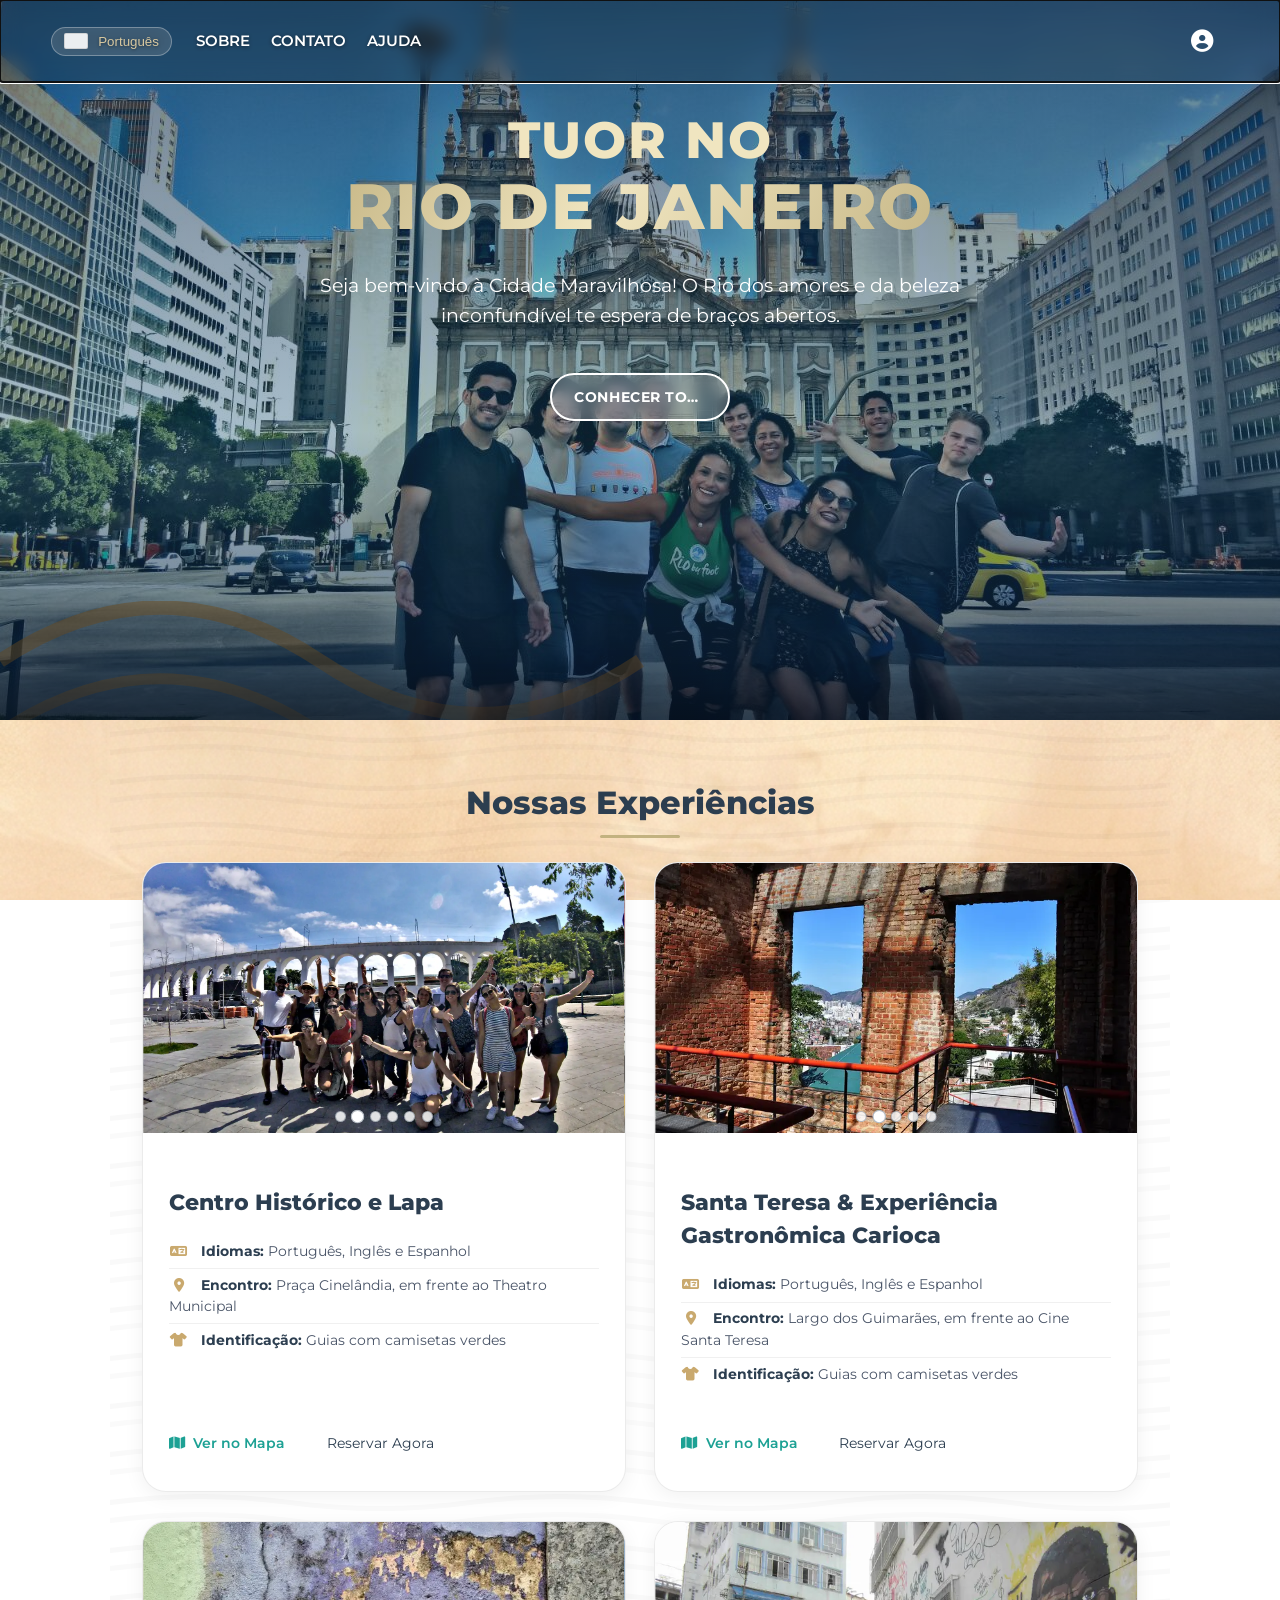
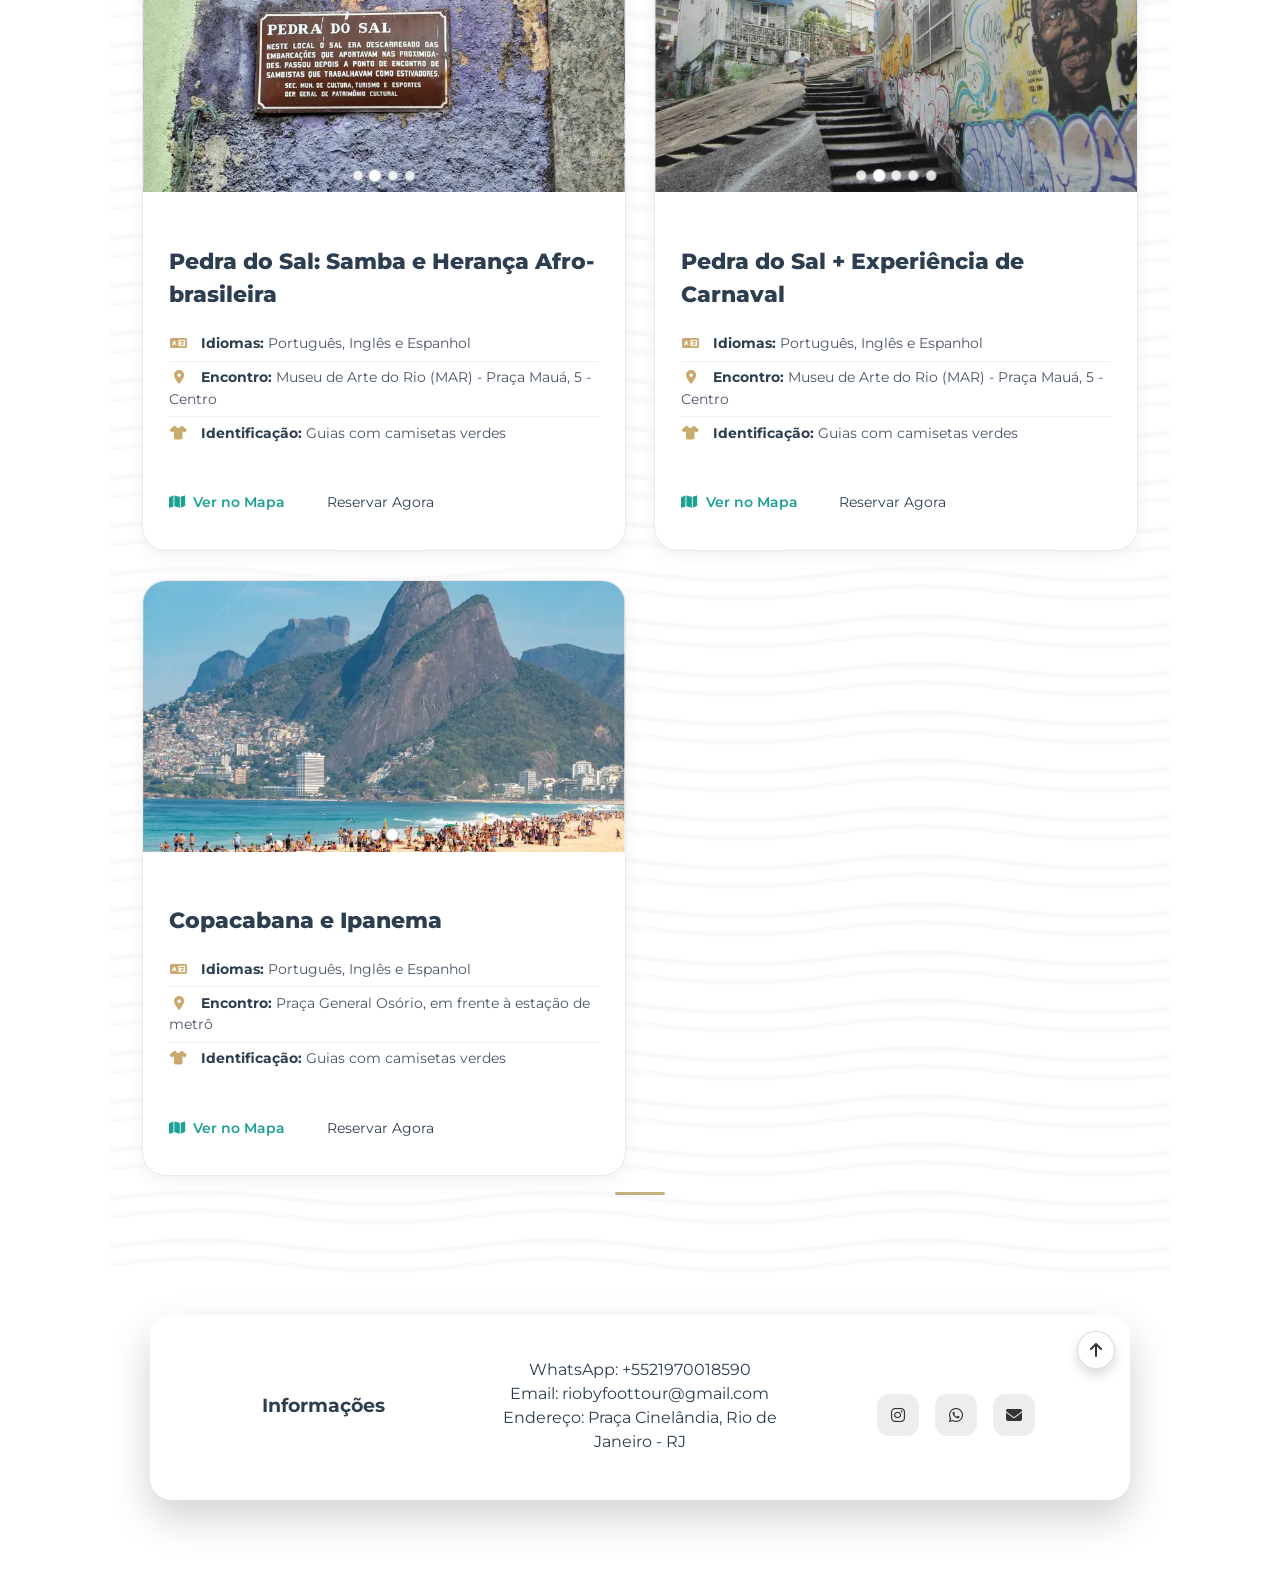
==== commit 80076233: "Add files via upload" ====
--- a/index.html
+++ b/index.html
@@ -1,5 +1,6 @@
+<!-- Versão 1.0 -->
 <!DOCTYPE html>
-<html lang="pt-br">
+ <html lang="pt-br">
 <head>
     <meta charset="UTF-8">
     <meta name="viewport" content="width=device-width, initial-scale=1.0">
@@ -285,7 +286,7 @@
             const folderImages = {
                 CentroHistorico: 6,
                 SantaTeresa: 5,
-                PedraDoSal: 5,
+                PedraDoSal: 4,
                 PedraDoSalCarnaval: 5,
                 CopacabanaIpanema: 2
             };
--- a/css/Riodejaneiro.css
+++ b/css/Riodejaneiro.css
@@ -1,12 +1,6 @@
-/* ===================================================== */
-/* RIO DE JANEIRO — ESTILOS GLOBAIS & PÁGINA              */
-/* Todas as regras de estilo (antes em style.css) agora   */
-/* estão contidas neste arquivo.                           */
-/* ===================================================== */
-
-/* ---------- OVERRIDE DO CONTAINER PRINCIPAL ----------- */
-/* imagem de fundo RJ fornecida pelo usuário deve ficar em /imagem/
-   usamos o arquivo existente 'fundo rj.png' (espacos escapados)*/
+/* version 1.0 */
+
+
 .rio-page {
     width: 100%;
     min-height: 100vh;
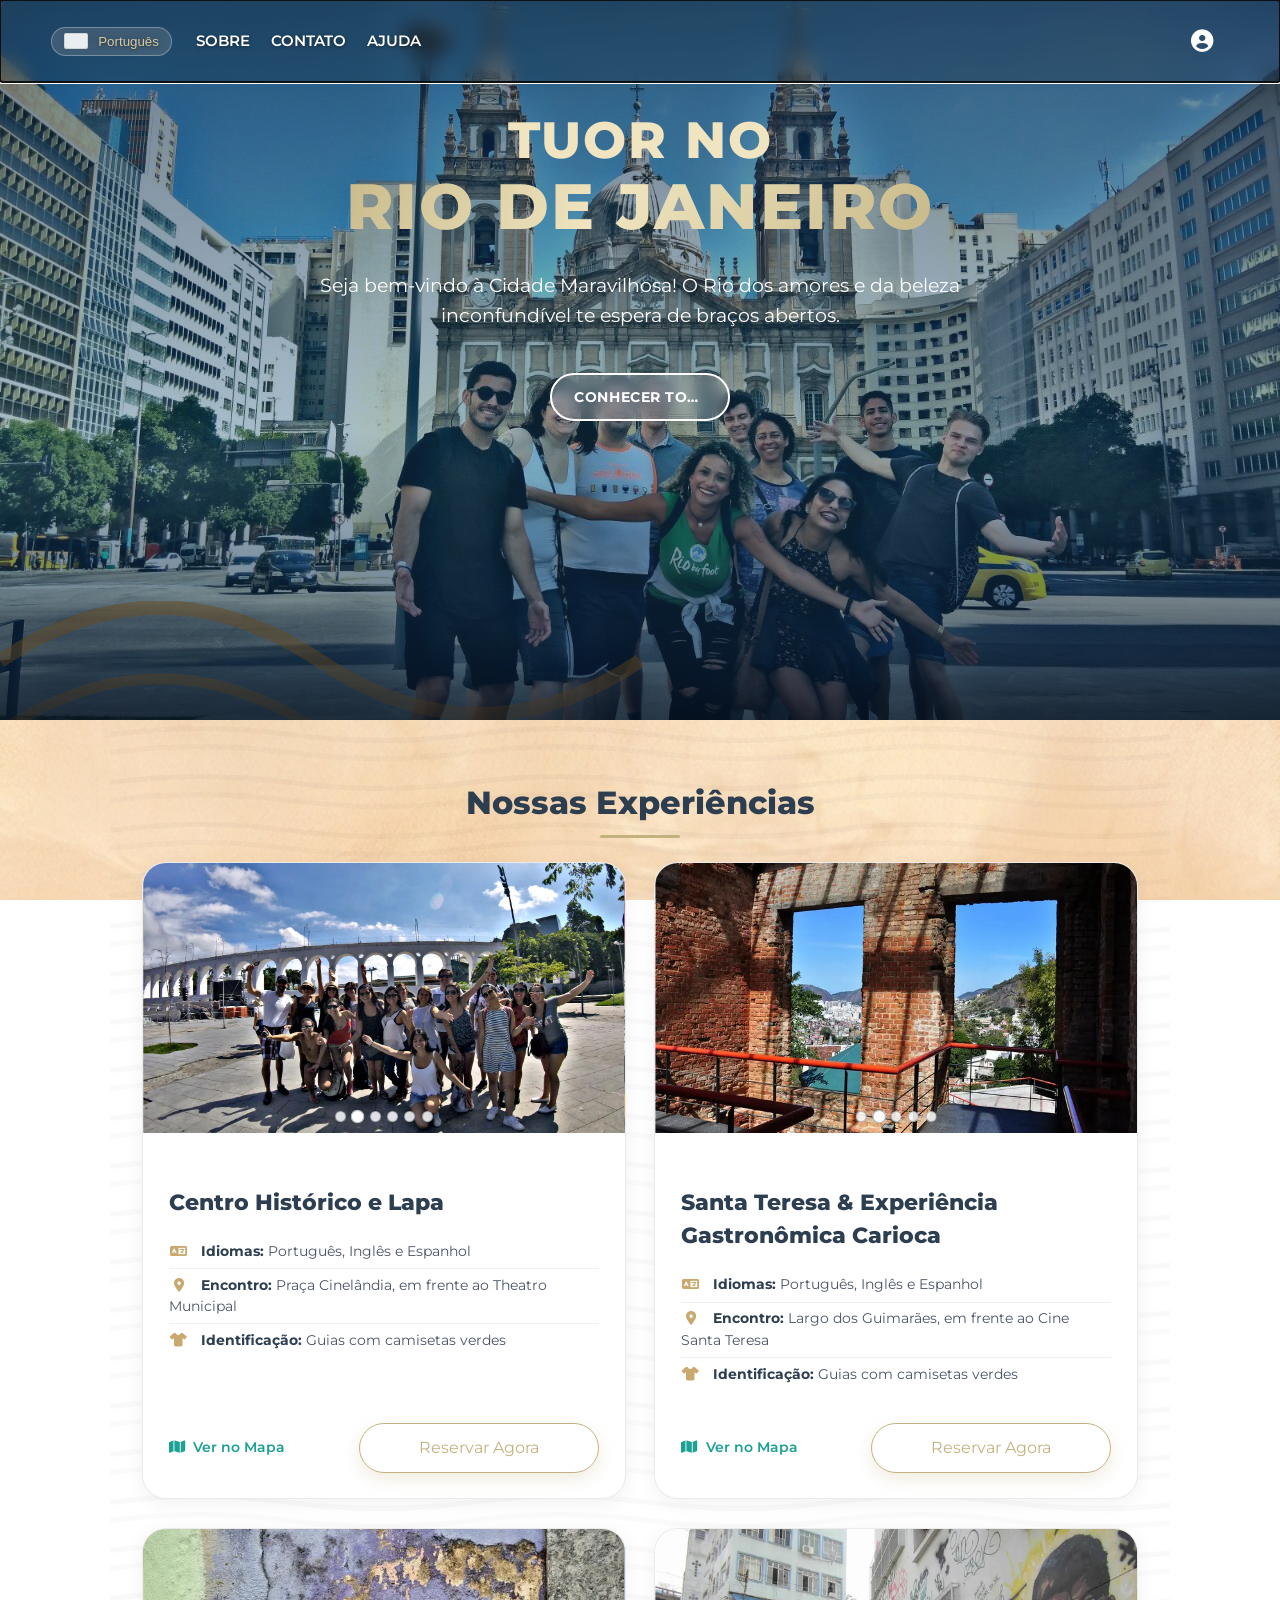
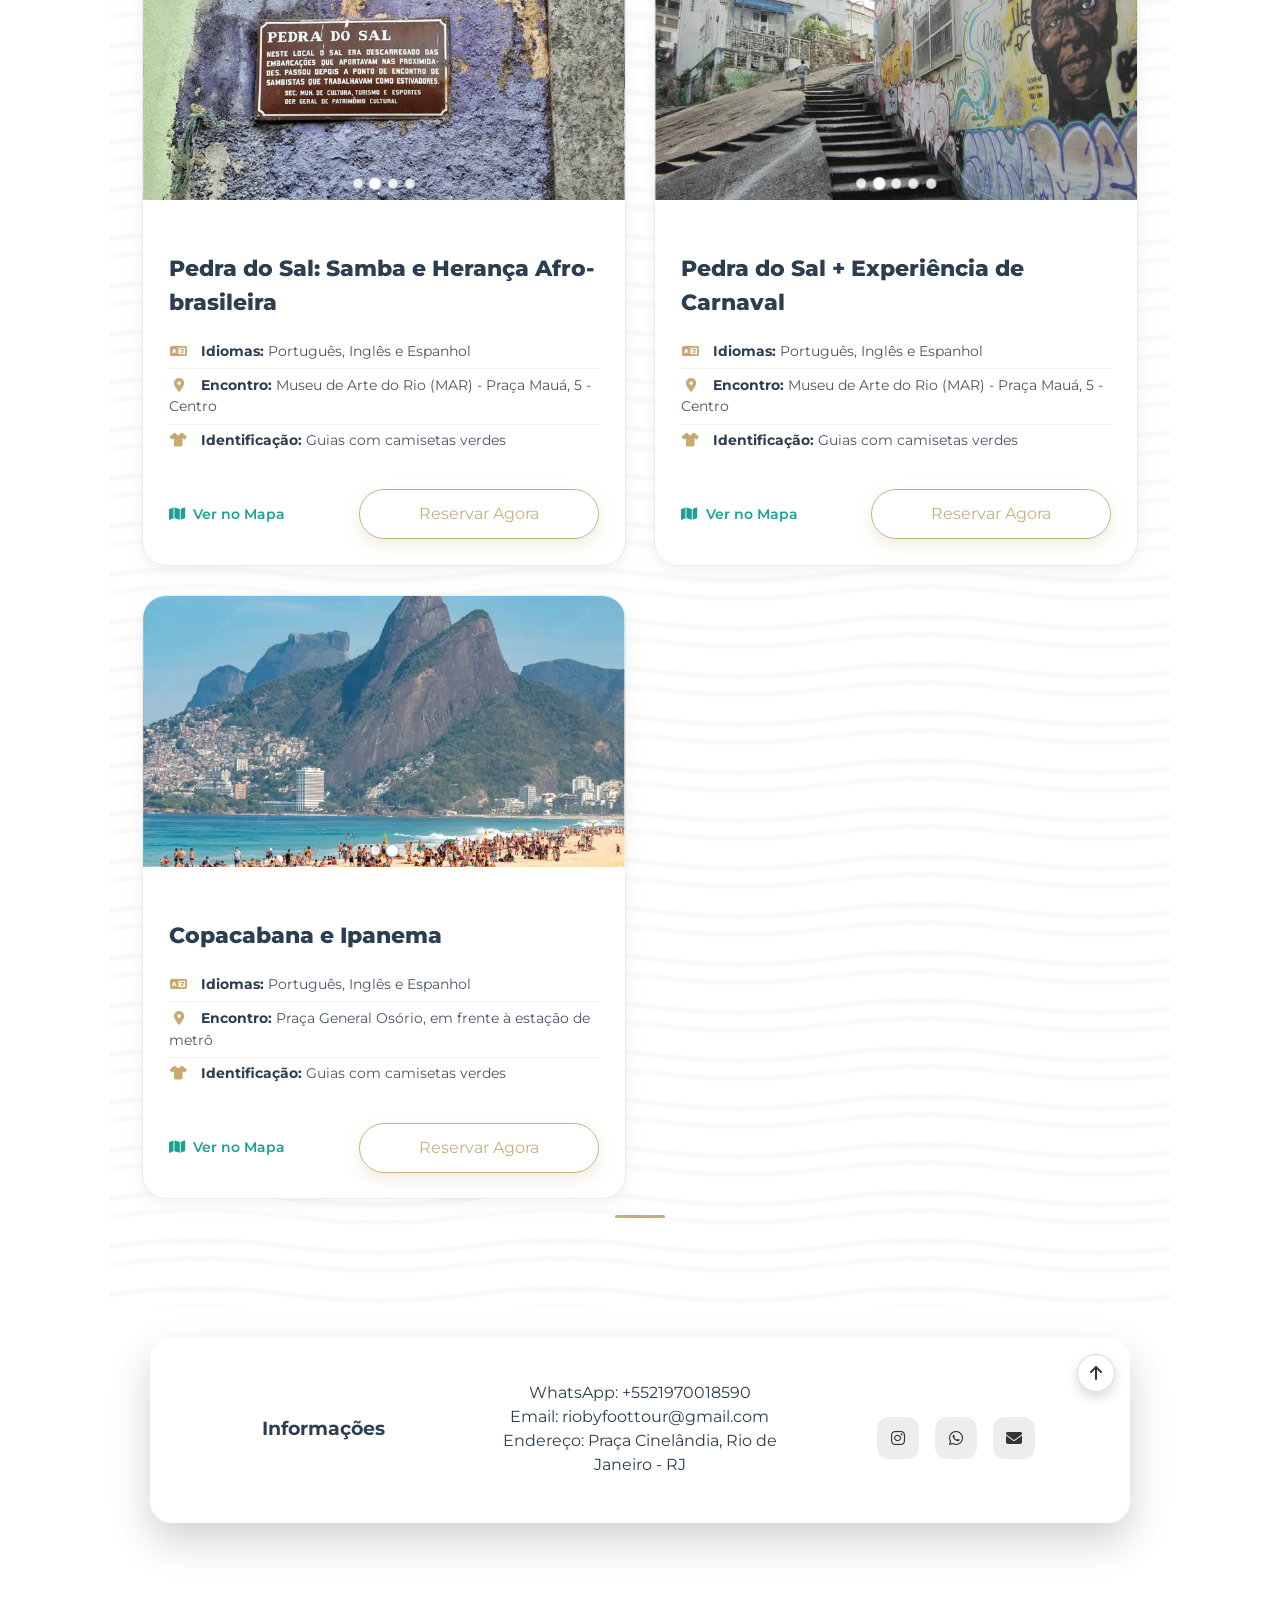
==== commit 33ff42b2: "Add files via upload" ====
--- a/index.html
+++ b/index.html
@@ -279,7 +279,7 @@
         </div>
     </div> 
     </div>
-    <script src="js/script.js"></script>
+    <script src="js/Riodejaneiro.js"></script>
     <script src="js/Riodejaneiro.js"></script>
     <script>
         (function () {
--- a/css/Riodejaneiro.css
+++ b/css/Riodejaneiro.css
@@ -255,6 +255,46 @@
     padding: 0.55rem 1.1rem;
     min-width: 130px;
     text-align: center;
+}
+
+.rio-page .btn-signup:hover {
+    /* existing styles preserved */
+}
+
+/* field code 6 inputs */
+.register-code-group {
+    display: flex;
+    gap: 0.4rem;
+    justify-content: center;
+    margin-top: 0.5rem;
+    margin-bottom: 0.9rem; /* espaçamento abaixo antes do botão reenviar */
+}
+
+.register-code-input {
+    width: 2rem;
+    height: 2rem;
+    font-size: 1.3rem;
+    text-align: center;
+    border: 1px solid #ccc;
+    border-radius: 0.35rem;
+    background: #fff;
+    color: #333;
+}
+
+.register-code-input:focus {
+    outline: none;
+    border-color: #017cff;
+    box-shadow: 0 0 0 2px rgba(1, 124, 255, 0.2);
+}
+
+.register-code-valid {
+    border-color: #28a745 !important;
+    box-shadow: 0 0 0 2px rgba(40, 167, 69, 0.2) !important;
+}
+
+.register-code-invalid {
+    border-color: #dc3545 !important;
+    box-shadow: 0 0 0 2px rgba(220, 53, 69, 0.2) !important;
 }
 
 .rio-page .btn-signup:hover {
@@ -580,6 +620,15 @@
 .rio-tour-paid {
     border-color: rgba(194,178,128,0.3);
     background: #fffdf7;
+
+@media (min-width: 1200px) {
+  .rio-btn-reserve {
+   min-width: 240px;
+   max-width: 340px;
+   font-size: 1.05rem;
+   padding: 0.7rem 2.2rem;
+  }
+}
 }
 
 .rio-tour-images {
@@ -778,10 +827,56 @@
     margin-right: 0.3rem;
 }
 
+.rio-link-map {
+    order: 0;
+}
+
 .rio-btn-reserve {
-    padding: 0.65rem 1.6rem;
+    order: 1;
+}
+
+.rio-btn-reserve {
+    padding: 0.55rem 1.2rem;
+    min-width: 160px;
+    max-width: 220px;
+    width: auto;
+    text-align: center;
     font-size: 0.9rem;
     margin-top: 0;
+    background: rgba(255, 255, 255, 0.65);
+    color: #C2B280;
+    border: 1px solid #C2B280;
+    border-radius: 999px;
+    box-shadow: 0 6px 16px rgba(194, 178, 128, 0.25);
+    backdrop-filter: blur(5px);
+    -webkit-backdrop-filter: blur(5px);
+    transition: transform 0.25s ease, filter 0.25s ease, box-shadow 0.25s ease;
+    animation: pulse-reserve 2.4s ease-in-out infinite;
+}
+
+.rio-btn-reserve:hover,
+.rio-btn-reserve:focus {
+    transform: translateY(-2px) scale(1.08);
+    filter: brightness(1.2);
+    box-shadow: 0 12px 32px rgba(194, 178, 128, 0.55);
+}
+
+@keyframes pulse-reserve {
+    0%, 100% {
+        transform: translateY(0) scale(1);
+        box-shadow: 0 8px 20px rgba(194, 178, 128, 0.30);
+        background: rgba(255, 255, 255, 0.70);
+    }
+    40% {
+        transform: translateY(-2px) scale(1.05);
+        box-shadow: 0 12px 28px rgba(194, 178, 128, 0.45);
+        background: rgba(255, 255, 255, 0.85);
+    }
+    60% {
+        transform: translateY(-1px) scale(1.03);
+        box-shadow: 0 10px 26px rgba(194, 178, 128, 0.40);
+        background: rgba(255, 255, 255, 0.75);
+    }
 }
 
 /* ===================================================== */
@@ -1082,14 +1177,58 @@
     }
 
     .rio-tour-actions {
-        flex-direction: column;
-        align-items: stretch;
+        flex-direction: row;
+        align-items: center;
+        justify-content: space-between;
+        text-align: left;
+        flex-wrap: wrap;
+    }
+
+    .rio-link-map {
+        margin-right: auto;
+    }
+
+    .rio-btn-reserve {
+        white-space: nowrap;
+        min-width: 130px;
         text-align: center;
     }
+}
+
+@media (min-width: 601px) {
+    .rio-tour-actions {
+        flex-direction: row;
+        align-items: center;
+        justify-content: flex-start;
+        flex-wrap: nowrap;
+        gap: 1rem;
+    }
 
     .rio-btn-reserve {
-        width: 100%;
+        width: auto;
+        min-width: 180px;
+        max-width: 260px;
         text-align: center;
+    }
+}
+
+@media (min-width: 1200px) {
+    .rio-tour-actions {
+        justify-content: space-between;
+        gap: 1.25rem;
+    }
+
+    .rio-link-map {
+        order: 0;
+    }
+
+    .rio-btn-reserve {
+        order: 1;
+        margin-left: auto;
+        min-width: 240px;
+        max-width: 360px;
+        padding: 0.75rem 1.8rem;
+        font-size: 1rem;
     }
 }
 
@@ -1859,6 +1998,19 @@
   transition: background 0.2s ease, transform 0.2s ease, color 0.2s ease;
 }
 
+.reservation-modal-actions button[type="submit"] {
+  background: #ffffff;
+  border: 2px solid #c2b280;
+  color: #c2b280;
+}
+
+.reservation-modal-actions button[type="submit"]:hover,
+.reservation-modal-actions button[type="submit"]:focus {
+  background: #fff8e5;
+  border-color: #b99e60;
+  color: #b99e60;
+}
+
 .reservation-modal-actions .btn-book:hover,
 .reservation-modal-actions .btn-book:focus {
   background: rgba(220, 220, 220, 0.9);
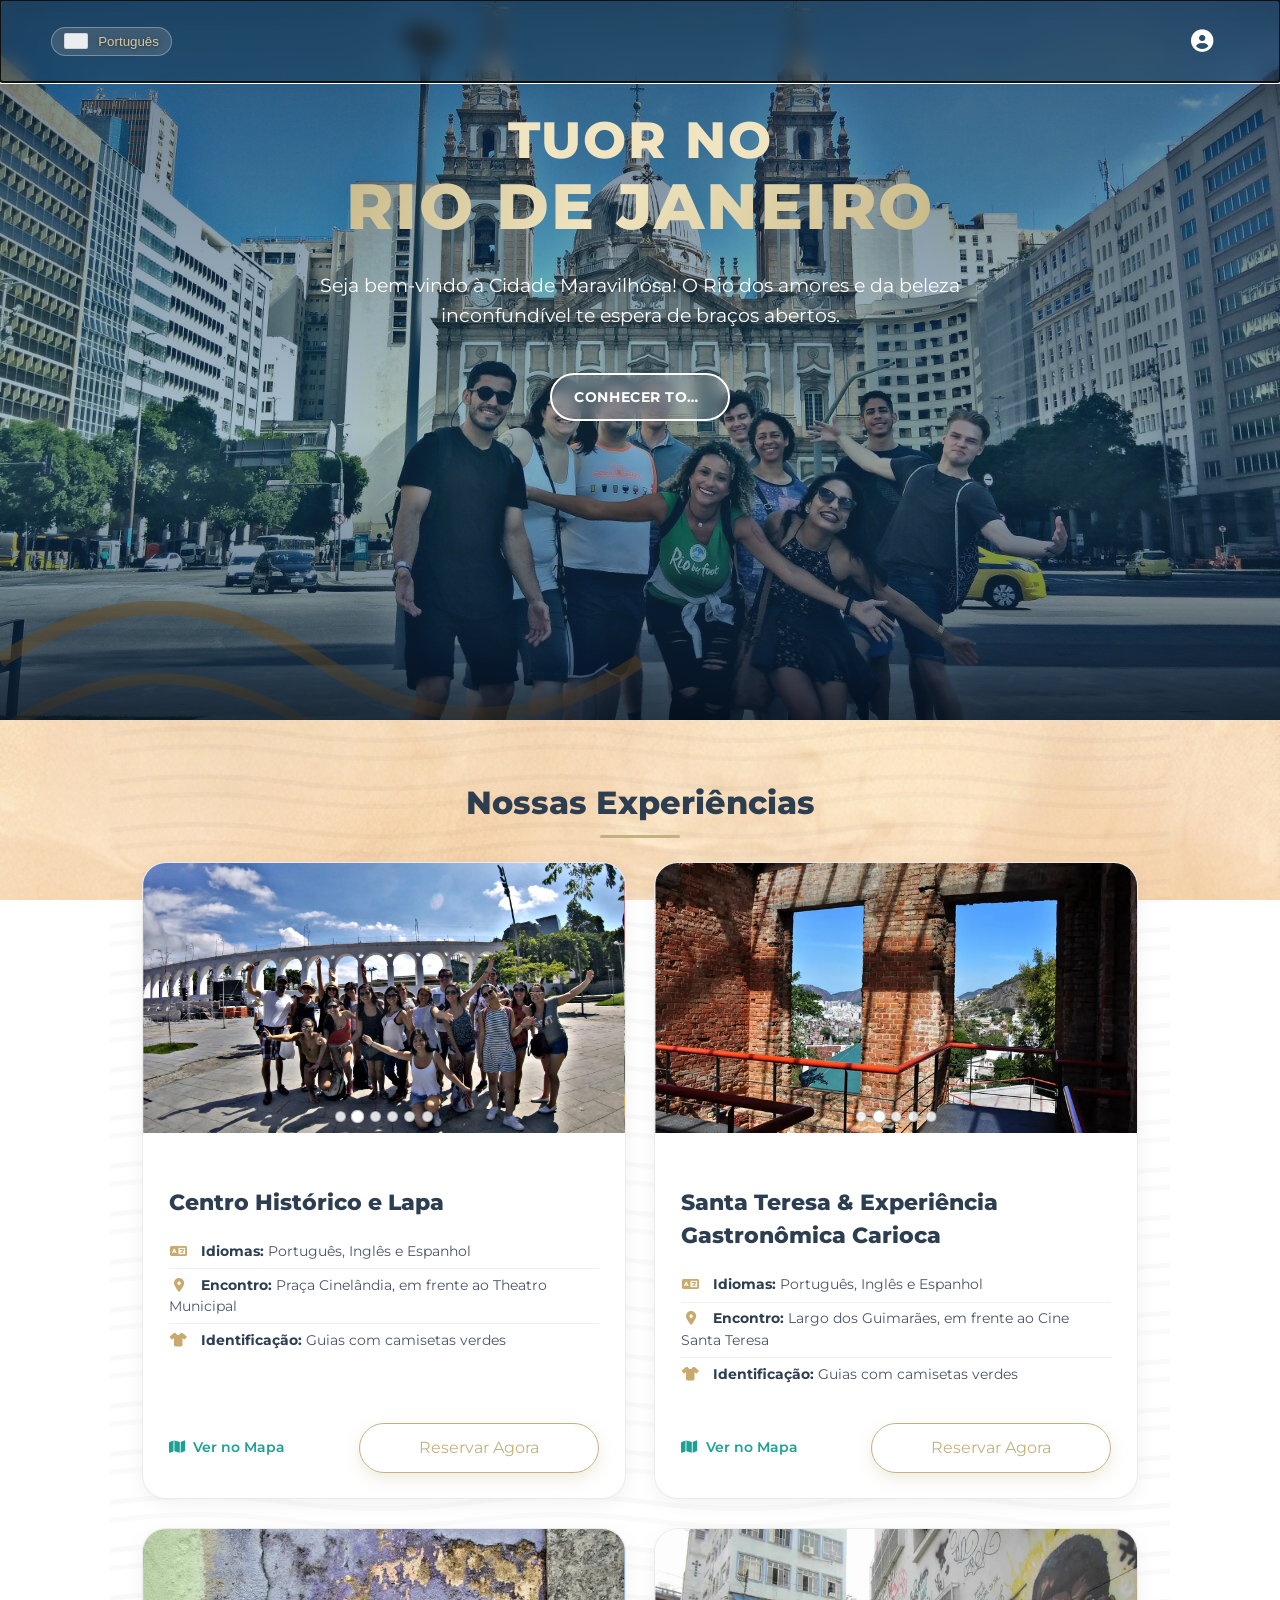
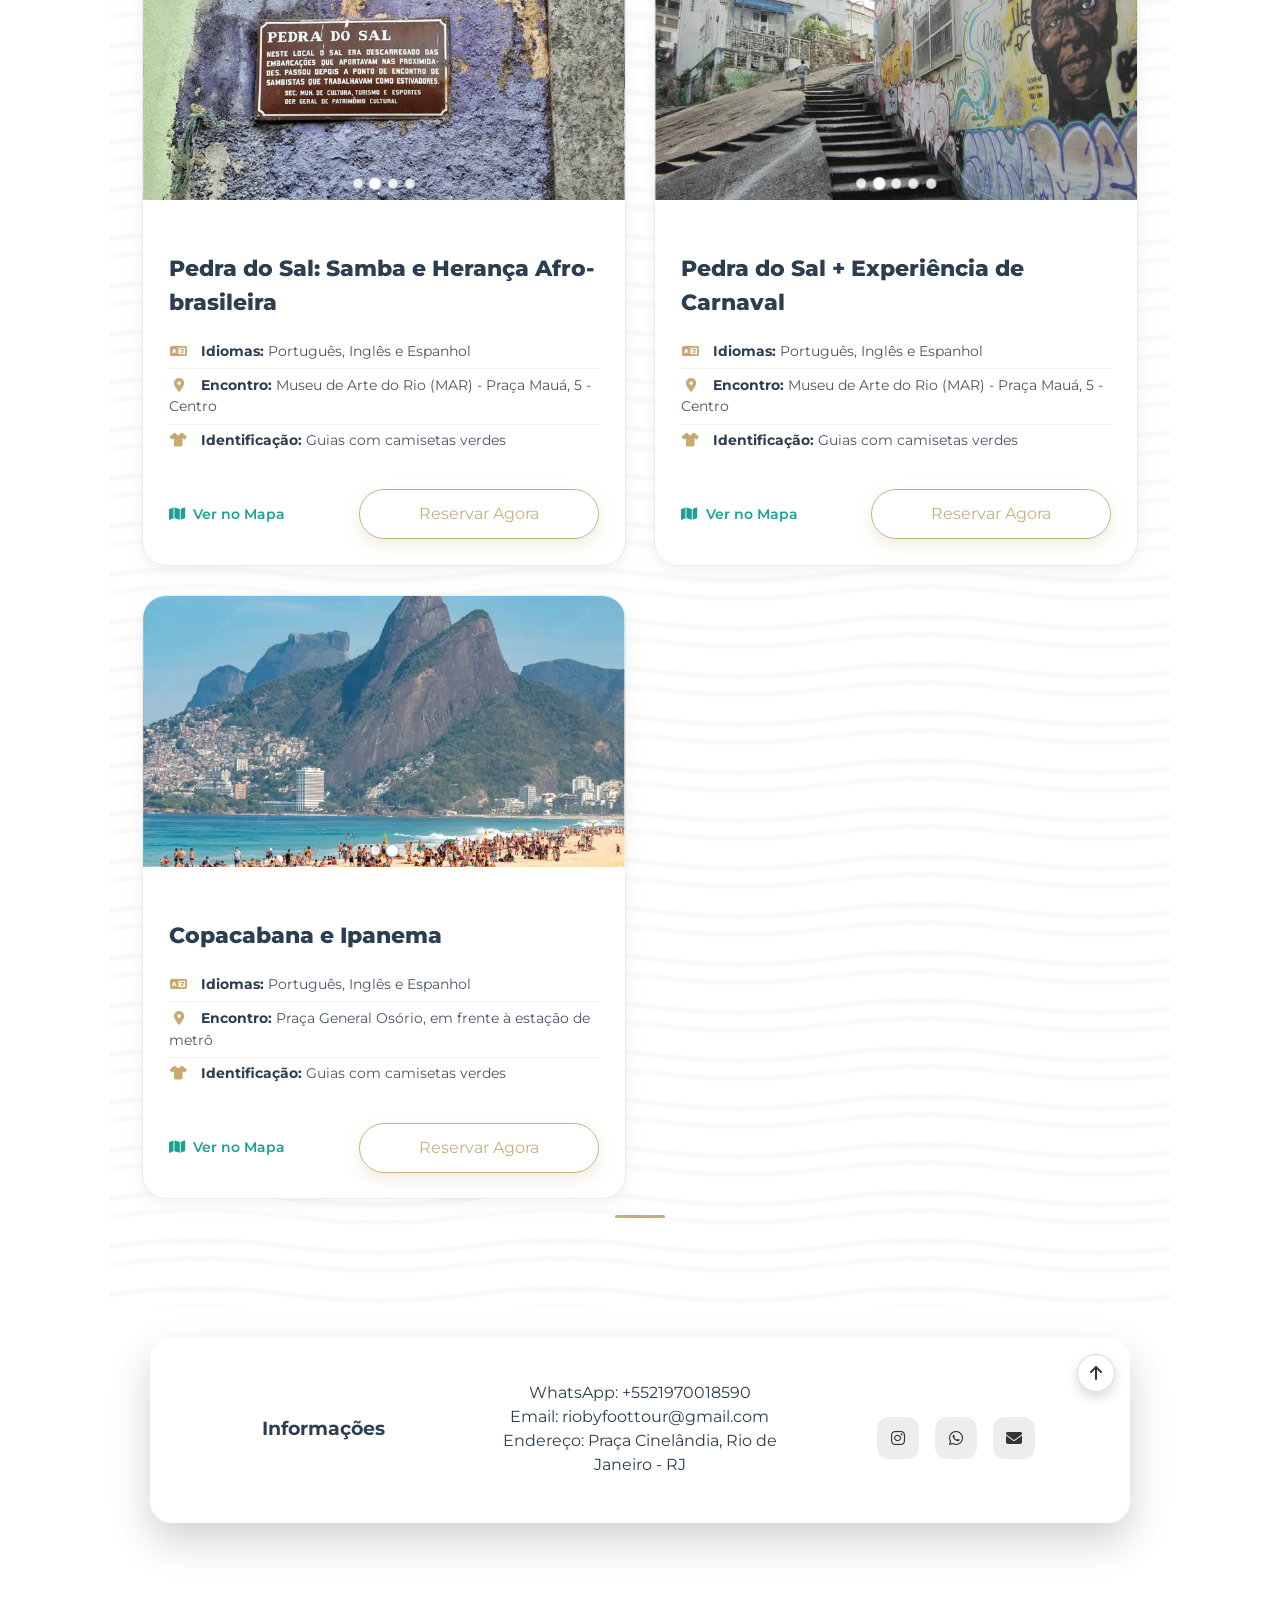
==== commit 2dc24aea: "Update index.html" ====
--- a/index.html
+++ b/index.html
@@ -79,7 +79,7 @@
         <section class="rio-hero">
             <div class="rio-hero-overlay"></div>
             <div class="rio-hero-content">
-                <h1 class="rio-hero-title">Tuor no<br><span class="rio-city-highlight">RIO DE JANEIRO</span></h1>
+                <h1 class="rio-hero-title">Tour no<br><span class="rio-city-highlight">RIO DE JANEIRO</span></h1>
                 <span id="rioHeroDesc" data-i18n="hero_desc_rio" class="hero-desc-text">Seja bem vindo à cidade Maravilhosa; o Rio dos amores e da beleza inconfundível te espera de braços abertos.</span>
                 <a href="#tours" class="btn-book" data-i18n="btn_book">Conhecer Tours</a>
             </div>
@@ -279,7 +279,6 @@
         </div>
     </div> 
     </div>
-    <script src="js/Riodejaneiro.js"></script>
     <script src="js/Riodejaneiro.js"></script>
     <script>
         (function () {
--- a/css/Riodejaneiro.css
+++ b/css/Riodejaneiro.css
@@ -861,6 +861,19 @@
     box-shadow: 0 12px 32px rgba(194, 178, 128, 0.55);
 }
 
+.rio-btn-reserve.disabled,
+.rio-btn-reserve[aria-disabled="true"] {
+    opacity: 0.65;
+    color: #6b7280;
+    border-color: #6b7280;
+    background: rgba(255, 255, 255, 0.55);
+    cursor: not-allowed;
+    animation: none;
+    pointer-events: none;
+    box-shadow: none;
+    transform: none;
+}
+
 @keyframes pulse-reserve {
     0%, 100% {
         transform: translateY(0) scale(1);
@@ -1305,6 +1318,435 @@
 .register-modal-overlay.open {
   display: flex;
 }
+
+.app-notification-overlay {
+  position: fixed;
+  inset: 0;
+  display: none;
+  align-items: center;
+  justify-content: center;
+  background: rgba(0, 0, 0, 0.38);
+  backdrop-filter: blur(9px);
+  -webkit-backdrop-filter: blur(9px);
+  z-index: 2147483000;
+  padding: 1rem;
+}
+
+.app-notification-overlay.open {
+  display: flex;
+}
+
+.app-notification {
+  width: min(460px, 96%);
+  background: #ffffff;
+  border: 1px solid rgba(220, 220, 220, 0.95);
+  border-radius: 18px;
+  box-shadow: none;
+  backdrop-filter: none;
+  -webkit-backdrop-filter: none;
+  padding: 1.1rem 1.2rem 1rem;
+  position: relative;
+}
+
+.app-notification__close {
+  position: absolute;
+  top: 0.35rem;
+  right: 0.55rem;
+  border: none;
+  background: transparent;
+  font-size: 1.4rem;
+  color: rgba(0, 0, 0, 0.5);
+  cursor: pointer;
+}
+
+.app-notification__title {
+  font-size: 1rem;
+  font-weight: 800;
+  margin-bottom: 0.35rem;
+  color: #1f2d3d;
+}
+
+.app-notification__message {
+  font-size: 0.95rem;
+  line-height: 1.5;
+  color: #23364a;
+  padding-right: 1rem;
+}
+
+.app-notification__media {
+  margin: 0.6rem 0 0.8rem;
+  text-align: center;
+}
+
+.app-notification__media img,
+.app-notification__media video {
+  width: min(160px, 70%);
+  border-radius: 14px;
+  box-shadow: none;
+  border: none;
+  background: transparent;
+}
+
+.app-notification__media video {
+  max-height: 240px;
+  object-fit: cover;
+}
+
+.app-notification__details {
+  margin-top: 0.7rem;
+  background: rgba(255, 255, 255, 0.55);
+  border: 1px solid rgba(12, 56, 91, 0.08);
+  border-radius: 12px;
+  padding: 0.7rem 0.8rem;
+}
+
+.app-notification__summary {
+  margin: 0;
+  padding-left: 1rem;
+  color: #1f3041;
+  line-height: 1.45;
+}
+
+.app-notification__summary li {
+  margin-bottom: 0.25rem;
+}
+
+.app-notification__summary li:last-child {
+  margin-bottom: 0;
+}
+
+.app-notification__hint {
+  margin: 0.6rem 0 0;
+  font-size: 0.9rem;
+  color: #2a445e;
+}
+
+.app-notification-overlay.is-success .app-notification__title,
+.app-notification-overlay.is-success .app-notification__message {
+  color: #2e9e56;
+  font-weight: 700;
+}
+
+.app-notification-overlay.is-error .app-notification__title {
+  color: #b02a37;
+}
+
+/* ===== Minhas Reservas Modal ===== */
+.my-reservations-overlay {
+  display: none;
+  position: fixed;
+  inset: 0;
+  background: rgba(0, 0, 0, 0.45);
+  backdrop-filter: blur(6px);
+  -webkit-backdrop-filter: blur(6px);
+  z-index: 2200;
+  align-items: center;
+  justify-content: center;
+  padding: 1rem;
+}
+
+.my-reservations-overlay.open {
+  display: flex;
+}
+
+.my-reservations-modal {
+  background: #ffffff;
+  border-radius: 16px;
+  padding: 1.5rem 1.6rem 1.4rem;
+  width: min(520px, 96%);
+  max-height: 80vh;
+  overflow-y: auto;
+  position: relative;
+}
+
+.my-reservations-close {
+  position: absolute;
+  top: 0.5rem;
+  right: 0.7rem;
+  border: none;
+  background: transparent;
+  font-size: 1.5rem;
+  color: rgba(0, 0, 0, 0.45);
+  cursor: pointer;
+  line-height: 1;
+}
+
+.my-reservations-close:hover {
+  color: rgba(0, 0, 0, 0.8);
+}
+
+.my-reservations-title {
+  font-size: 1.1rem;
+  font-weight: 700;
+  color: #1f2d3d;
+  margin: 0 0 1rem;
+}
+
+.my-reservations-empty {
+  color: #6b7a8d;
+  font-size: 0.95rem;
+  text-align: center;
+  padding: 1rem 0;
+}
+
+.my-reservations-item {
+  display: flex;
+  flex-direction: column;
+  gap: 0.25rem;
+  padding: 0.75rem 0.9rem;
+  border: 1px solid #e6eaf0;
+  border-radius: 10px;
+  margin-bottom: 0.6rem;
+  background: #f9fafb;
+}
+
+.my-reservations-tour {
+  font-size: 0.97rem;
+  font-weight: 700;
+  color: #1a2d40;
+}
+
+.my-reservations-date,
+.my-reservations-detail {
+  font-size: 0.88rem;
+  color: #3b5168;
+}
+
+.my-reservations-status {
+  display: inline-block;
+  margin-top: 0.2rem;
+  font-size: 0.8rem;
+  font-weight: 600;
+  border-radius: 6px;
+  padding: 2px 8px;
+  width: fit-content;
+  background: #e8f0fe;
+  color: #1558b0;
+}
+
+.my-reservations-status--confirmado {
+  background: #d4edda;
+  color: #1f7a3f;
+}
+
+.my-reservations-status--pendente {
+  background: #fff3cd;
+  color: #856404;
+}
+
+.my-reservations-status--cancelado {
+  background: #f8d7da;
+  color: #842029;
+}
+
+.my-reservations-actions {
+  margin-top: 0.55rem;
+  display: flex;
+  align-items: center;
+  gap: 0.5rem;
+}
+
+.my-reservations-actions button {
+  border: 1px solid #1a7a4a;
+  background: #ffffff;
+  color: #1a7a4a;
+  font-size: 0.82rem;
+  font-weight: 700;
+  padding: 0.35rem 0.65rem;
+  border-radius: 7px;
+  cursor: pointer;
+  transition: all 0.2s ease;
+}
+
+.my-reservations-actions button:hover {
+  background: #1a7a4a;
+  color: #ffffff;
+}
+
+.my-reservations-actions button.btn-cancel-reservation {
+  border-color: #c0392b;
+  color: #c0392b;
+}
+
+.my-reservations-actions button.btn-cancel-reservation:hover {
+  background: #c0392b;
+}
+
+.reservation-edit-overlay {
+  display: none;
+  position: fixed;
+  inset: 0;
+  background: rgba(0, 0, 0, 0.45);
+  z-index: 2300;
+  align-items: center;
+  justify-content: center;
+  padding: 1rem;
+}
+
+.reservation-edit-overlay.open {
+  display: flex;
+}
+
+.user-data-overlay {
+  display: none;
+  position: fixed;
+  inset: 0;
+  background: rgba(0, 0, 0, 0.45);
+  z-index: 2300;
+  align-items: center;
+  justify-content: center;
+  padding: 1rem;
+}
+
+.user-data-overlay.open {
+  display: flex;
+}
+
+.user-data-modal {
+  width: min(420px, 96vw);
+  background: #ffffff;
+  border-radius: 14px;
+  padding: 1rem;
+  position: relative;
+  box-shadow: 0 12px 28px rgba(0, 0, 0, 0.2);
+}
+
+.user-data-close {
+  position: absolute;
+  top: 0.25rem;
+  right: 0.55rem;
+  border: none;
+  background: transparent;
+  font-size: 1.5rem;
+  cursor: pointer;
+  color: rgba(0,0,0,0.45);
+}
+
+.user-data-form {
+  display: grid;
+  gap: 0.65rem;
+  margin-top: 1rem;
+}
+
+.user-data-loading {
+  margin-top: 0.6rem;
+  padding: 0.5rem 0.65rem;
+  border-radius: 8px;
+  background: #eef6ff;
+  border: 1px solid #d6e8ff;
+  color: #27517a;
+  font-size: 0.88rem;
+  font-weight: 600;
+}
+
+.user-data-form label {
+  display: grid;
+  gap: 0.25rem;
+  font-size: 0.88rem;
+  color: #33485f;
+}
+
+.user-data-form input {
+  border: 1px solid #d6dce4;
+  border-radius: 8px;
+  padding: 0.48rem 0.55rem;
+  font-size: 0.92rem;
+}
+
+.user-data-actions {
+  display: flex;
+  justify-content: flex-end;
+  gap: 0.5rem;
+}
+
+.user-data-cancel,
+.user-data-save {
+  border: 1px solid #d0d7df;
+  background: #fff;
+  border-radius: 8px;
+  padding: 0.45rem 0.75rem;
+  font-size: 0.85rem;
+  font-weight: 700;
+  cursor: pointer;
+}
+
+.user-data-save {
+  background: #1a7a4a;
+  border-color: #1a7a4a;
+  color: #fff;
+}
+
+.reservation-edit-modal {
+  width: min(420px, 96vw);
+  background: #ffffff;
+  border-radius: 14px;
+  padding: 1rem 1rem 0.9rem;
+  position: relative;
+  box-shadow: 0 12px 28px rgba(0, 0, 0, 0.2);
+}
+
+.reservation-edit-close {
+  position: absolute;
+  top: 0.25rem;
+  right: 0.55rem;
+  border: none;
+  background: transparent;
+  font-size: 1.5rem;
+  cursor: pointer;
+  color: rgba(0, 0, 0, 0.45);
+}
+
+.reservation-edit-title {
+  margin: 0 0 0.75rem;
+  font-size: 1rem;
+  color: #1f2d3d;
+}
+
+.reservation-edit-form {
+  display: grid;
+  gap: 0.65rem;
+}
+
+.reservation-edit-form label {
+  display: grid;
+  gap: 0.25rem;
+  font-size: 0.88rem;
+  color: #33485f;
+  font-weight: 600;
+}
+
+.reservation-edit-form input {
+  border: 1px solid #d6dce4;
+  border-radius: 8px;
+  padding: 0.48rem 0.55rem;
+  font-size: 0.92rem;
+}
+
+.reservation-edit-actions {
+  display: flex;
+  justify-content: flex-end;
+  gap: 0.5rem;
+  margin-top: 0.2rem;
+}
+
+.reservation-edit-cancel,
+.reservation-edit-save {
+  border: 1px solid #d0d7df;
+  background: #fff;
+  border-radius: 8px;
+  padding: 0.45rem 0.75rem;
+  font-size: 0.85rem;
+  font-weight: 700;
+  cursor: pointer;
+}
+
+.reservation-edit-save {
+  background: #1a7a4a;
+  border-color: #1a7a4a;
+  color: #fff;
+}
+
+/* ============================= */
 
 .login-modal {
   width: min(420px, 92%);
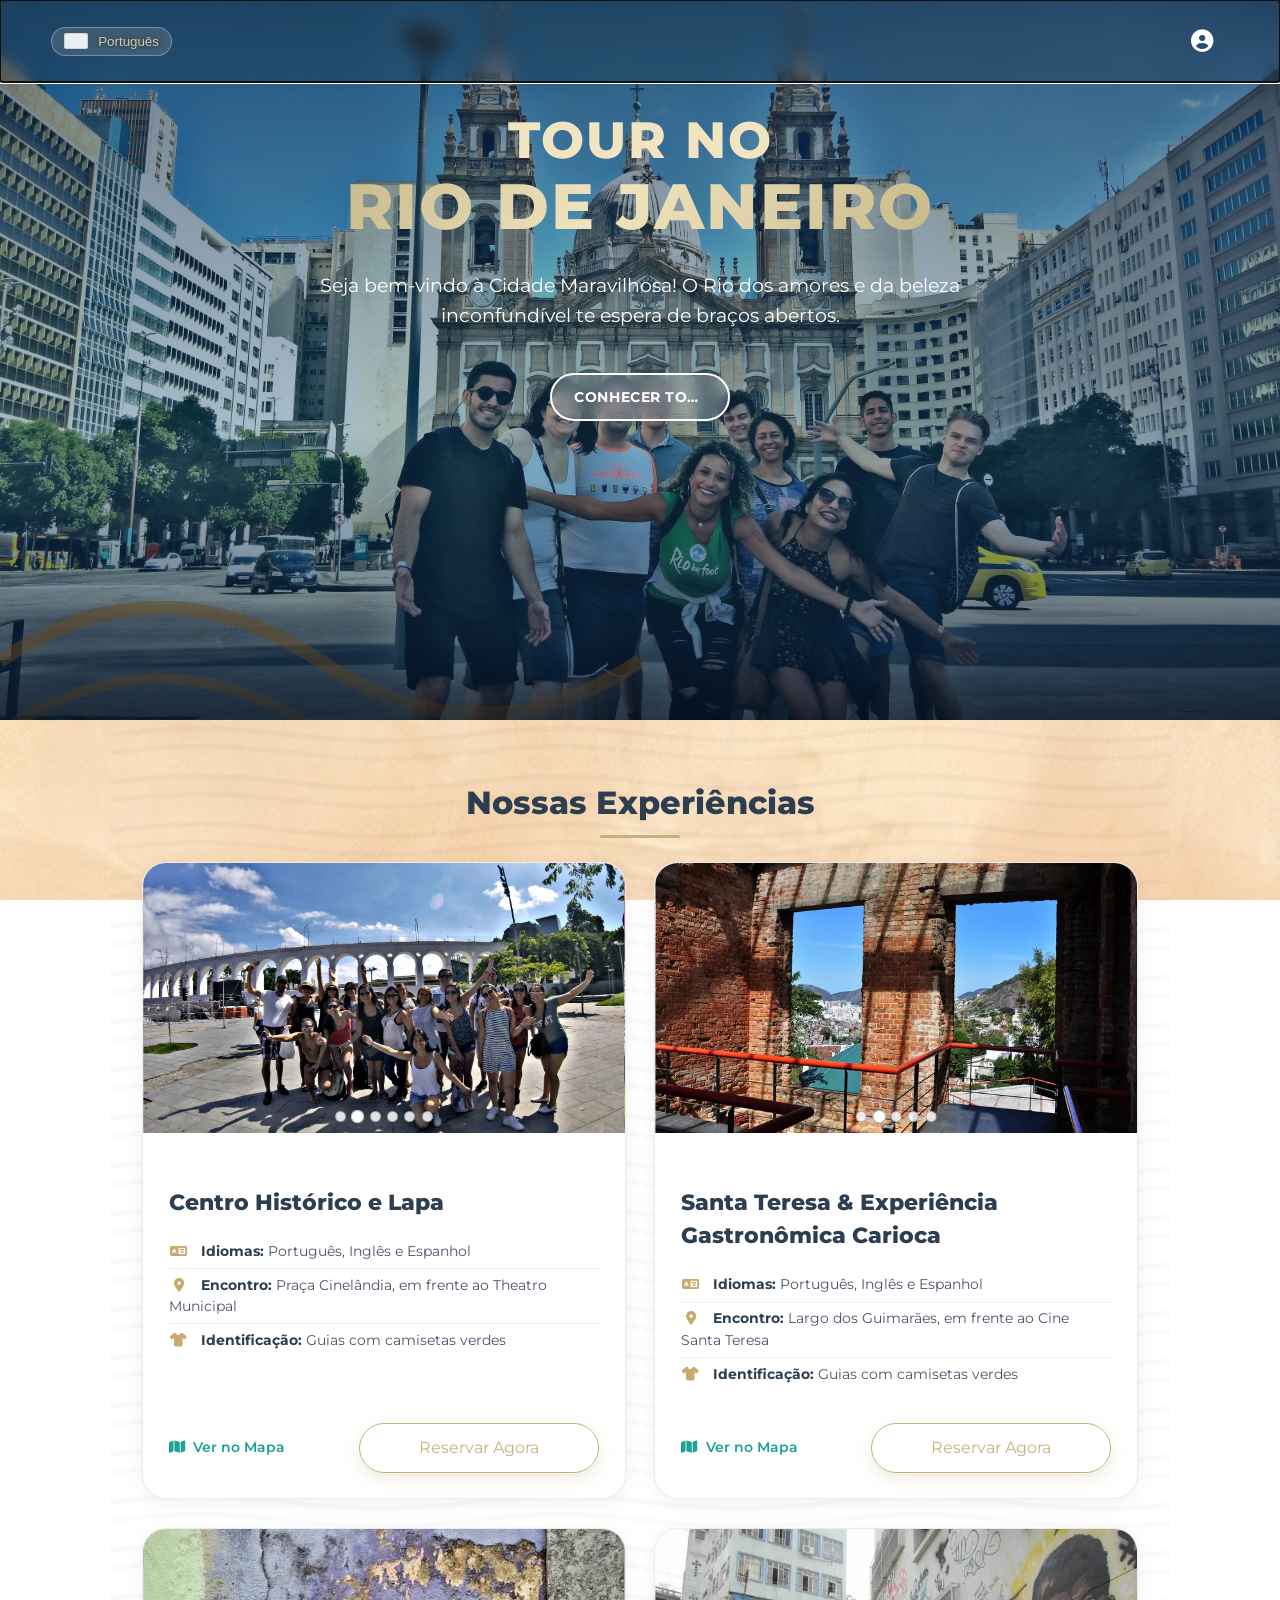
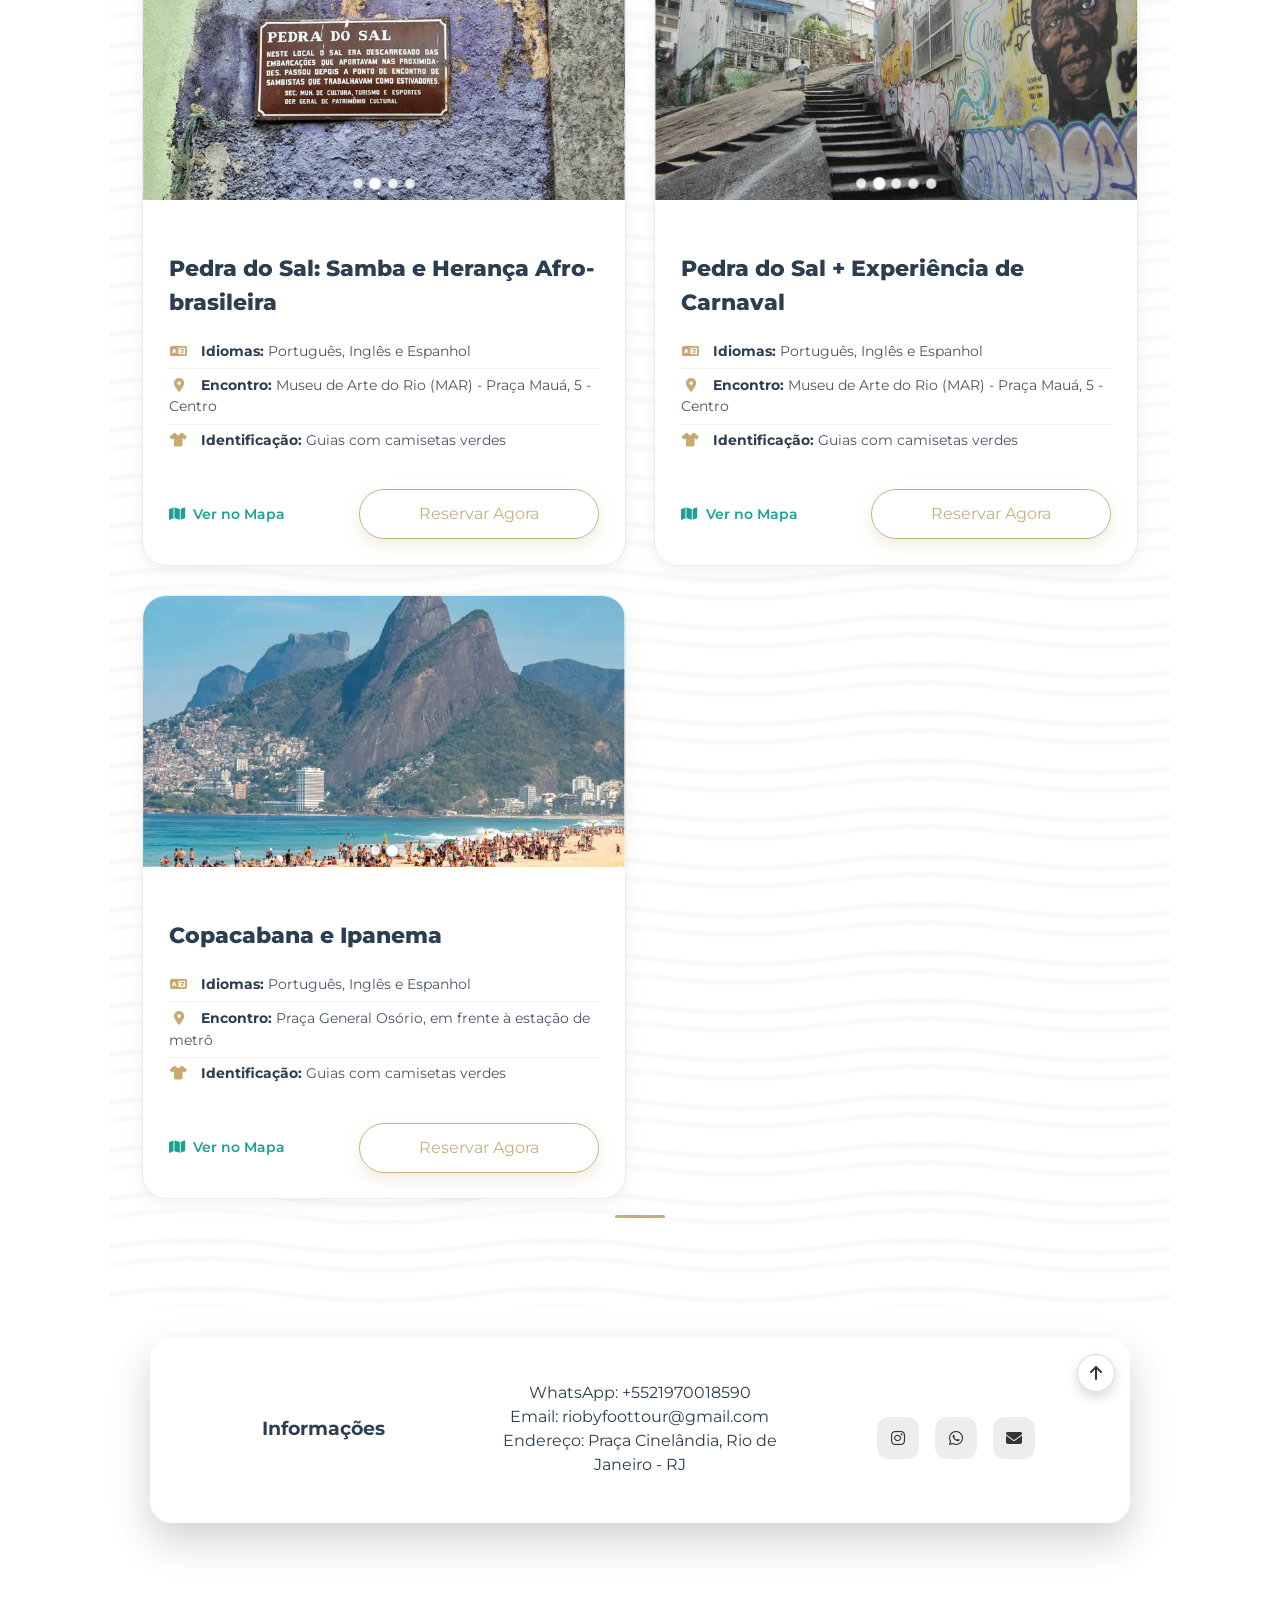
==== commit 086d6808: "Add files via upload" ====
--- a/index.html
+++ b/index.html
@@ -1,4 +1,4 @@
-<!-- Versão 1.0 -->
+﻿<!-- VersÃ£o 1.0 -->
 <!DOCTYPE html>
  <html lang="pt-br">
 <head>
@@ -80,7 +80,7 @@
             <div class="rio-hero-overlay"></div>
             <div class="rio-hero-content">
                 <h1 class="rio-hero-title">Tour no<br><span class="rio-city-highlight">RIO DE JANEIRO</span></h1>
-                <span id="rioHeroDesc" data-i18n="hero_desc_rio" class="hero-desc-text">Seja bem vindo à cidade Maravilhosa; o Rio dos amores e da beleza inconfundível te espera de braços abertos.</span>
+                <span id="rioHeroDesc" data-i18n="hero_desc_rio" class="hero-desc-text">Seja bem vindo Ã  cidade Maravilhosa; o Rio dos amores e da beleza inconfundÃ­vel te espera de braÃ§os abertos.</span>
                 <a href="#tours" class="btn-book" data-i18n="btn_book">Conhecer Tours</a>
             </div>
         </section>
@@ -88,24 +88,24 @@
     <div class="main-container">
         <!-- TOURS -->
         <section class="rio-tours" id="tours">
-            <h2 class="rio-section-title" data-i18n="tours_section_title">Nossas Experiências</h2>
+            <h2 class="rio-section-title" data-i18n="tours_section_title">Nossas ExperiÃªncias</h2>
             <div class="rio-section-divider"></div>
 
             <div class="rio-tours-grid">
 
-                <!-- CENTRO HISTÓRICO -->
+                <!-- CENTRO HISTÃ“RICO -->
                 <article class="rio-tour-card">
                     <div class="rio-tour-images">
-                        <div class="rio-tour-slider" data-folder="CentroHistorico" aria-label="Slideshow Centro Histórico">
-                            <img class="rio-tour-slide active" src="imagem/CentroHistorico/img1.webp" alt="Centro Histórico e Lapa do Rio" loading="lazy">
+                        <div class="rio-tour-slider" data-folder="CentroHistorico" aria-label="Slideshow Centro HistÃ³rico">
+                            <img class="rio-tour-slide active" src="imagem/CentroHistorico/img1.webp" alt="Centro HistÃ³rico e Lapa do Rio" loading="lazy">
                         </div>
                     </div>
                     <div class="rio-tour-info">
-                        <h4 class="rio-tour-name">Centro Histórico e Lapa</h4>
+                        <h4 class="rio-tour-name">Centro HistÃ³rico e Lapa</h4>
                         <ul class="rio-tour-details">
                             
                             <li><i class="fa fa-language"></i> <strong data-i18n="label_idiomas">Idiomas:</strong> Português, Inglês e Espanhol</li>
-                            <li><i class="fa fa-map-marker-alt"></i> <strong>Encontro:</strong> Praça Cinelândia, em frente ao Theatro Municipal</li>
+                            <li><i class="fa fa-map-marker-alt"></i> <strong>Encontro:</strong> PraÃ§a CinelÃ¢ndia, em frente ao Theatro Municipal</li>
                             <li><i class="fa fa-shirt"></i> <strong>Identificação:</strong> Guias com camisetas verdes</li>
                         </ul>
                         <div class="rio-tour-actions">
@@ -119,15 +119,15 @@
                 <article class="rio-tour-card">
                     <div class="rio-tour-images">
                         <div class="rio-tour-slider" data-folder="SantaTeresa" aria-label="Slideshow Santa Teresa">
-                            <img class="rio-tour-slide active" src="imagem/SantaTeresa/img1.webp" alt="Santa Teresa & Experiência Gastronômica Carioca" loading="lazy">
+                            <img class="rio-tour-slide active" src="imagem/SantaTeresa/img1.webp" alt="Santa Teresa & ExperiÃªncia GastronÃ´mica Carioca" loading="lazy">
                         </div>
                     </div>
                     <div class="rio-tour-info">
-                        <h4 class="rio-tour-name">Santa Teresa & Experiência Gastronômica Carioca</h4>
+                        <h4 class="rio-tour-name">Santa Teresa & ExperiÃªncia GastronÃ´mica Carioca</h4>
                         <ul class="rio-tour-details">
                             
                             <li><i class="fa fa-language"></i> <strong>Idiomas:</strong> Português, Inglês e Espanhol</li>
-                        <li><i class="fa fa-map-marker-alt"></i> <strong data-i18n="label_encontro">Encontro:</strong> Praça General Osório, em frente à estação de metrô</li>
+                        <li><i class="fa fa-map-marker-alt"></i> <strong data-i18n="label_encontro">Encontro:</strong> PraÃ§a General OsÃ³rio, em frente Ã  estaÃ§Ã£o de metrÃ´</li>
                             <li><i class="fa fa-shirt"></i> <strong>Identificação:</strong> Guias com camisetas verdes</li>
                         </ul>
                         <div class="rio-tour-actions">
@@ -145,11 +145,11 @@
                         </div>
                     </div>
                     <div class="rio-tour-info">
-                        <h4 class="rio-tour-name">Pedra do Sal: Samba e Herança Afrobrasileira</h4>
+                        <h4 class="rio-tour-name">Pedra do Sal: Samba e HeranÃ§a Afrobrasileira</h4>
                         <ul class="rio-tour-details">
                            
                             <li><i class="fa fa-language"></i> <strong>Idiomas:</strong> Português, Inglês e Espanhol</li>
-                            <li><i class="fa fa-map-marker-alt"></i> <strong>Encontro:</strong> Museu de Arte do Rio (MAR) — Praça Mauá, 5 — Centro</li>
+                            <li><i class="fa fa-map-marker-alt"></i> <strong>Encontro:</strong> Museu de Arte do Rio (MAR) â€” PraÃ§a MauÃ¡, 5 â€” Centro</li>
                             <li><i class="fa fa-shirt"></i> <strong>Identificação:</strong> Guias com camisetas verdes</li>
                         </ul>
                         <div class="rio-tour-actions">
@@ -159,19 +159,19 @@
                     </div>
                 </article>
 
-                <!-- PEDRA DO SAL + EXPERIÊNCIA DE CARNAVAL -->
+                <!-- PEDRA DO SAL + EXPERIÃŠNCIA DE CARNAVAL -->
                 <article class="rio-tour-card">
                     <div class="rio-tour-images">
                         <div class="rio-tour-slider" data-folder="PedraDoSalCarnaval" aria-label="Slideshow Pedra do Sal e Carnaval">
-                            <img class="rio-tour-slide active" src="imagem/PedraDoSalCarnaval/img1.webp" alt="Pedra do Sal + Experiência de Carnaval" loading="lazy">
+                            <img class="rio-tour-slide active" src="imagem/PedraDoSalCarnaval/img1.webp" alt="Pedra do Sal + ExperiÃªncia de Carnaval" loading="lazy">
                         </div>
                     </div>
                     <div class="rio-tour-info">
-                        <h4 class="rio-tour-name">Pedra do Sal + Experiência de Carnaval</h4>
+                        <h4 class="rio-tour-name">Pedra do Sal + ExperiÃªncia de Carnaval</h4>
                         <ul class="rio-tour-details">
                            
                             <li><i class="fa fa-language"></i> <strong>Idiomas:</strong> Português, Inglês e Espanhol</li>
-                            <li><i class="fa fa-map-marker-alt"></i> <strong>Encontro:</strong> Museu de Arte do Rio (MAR) — Praça Mauá, 5 — Centro</li>
+                            <li><i class="fa fa-map-marker-alt"></i> <strong>Encontro:</strong> Museu de Arte do Rio (MAR) â€” PraÃ§a MauÃ¡, 5 â€” Centro</li>
                             <li><i class="fa fa-shirt"></i> <strong>Identificação:</strong> Guias com camisetas verdes</li>
                         </ul>
                         <div class="rio-tour-actions">
@@ -193,7 +193,7 @@
                         <ul class="rio-tour-details">
                           
                             <li><i class="fa fa-language"></i> <strong>Idiomas:</strong> Português, Inglês e Espanhol</li>
-                            <li><i class="fa fa-map-marker-alt"></i> <strong>Encontro:</strong> Estação General Osório (Metrô) — Saída A</li>
+                            <li><i class="fa fa-map-marker-alt"></i> <strong>Encontro:</strong> EstaÃ§Ã£o General OsÃ³rio (MetrÃ´) â€” SaÃ­da A</li>
                             <li><i class="fa fa-shirt"></i> <strong>Identificação:</strong> Guias com camisetas verdes</li>
                         </ul>
                         <div class="rio-tour-actions">
@@ -219,7 +219,7 @@
                 </button>
                 <h3 class="rio-footer-card-title">Informações</h3>
                 <div class="rio-footer-card-body" id="rioFooterCardBody">
-                    Clique em “CONTATO” para ver as informações dentro deste cartão.
+                    Clique em â€œCONTATOâ€ para ver as informações dentro deste cartÃ£o.
                 </div>
                 <div class="footer-info-icons">
                     <a href="https://www.instagram.com/tourbyfootbrasil/?hl=en" aria-label="Instagram" target="_blank" rel="noopener"><i class="fab fa-instagram"></i></a>
@@ -229,56 +229,57 @@
             </div>
         </footer>
 
-        <div class="award-toast" id="awardToast" aria-live="polite" aria-atomic="true" role="status" aria-label="Notificação">
+        <div class="award-toast" id="awardToast" aria-live="polite" aria-atomic="true" role="status" aria-label="NotificaÃ§Ã£o">
             <div class="award-toast__dialog">
                 <button class="award-toast__close" type="button" data-close-award aria-label="Fechar">&times;</button>
                 <h3 class="award-toast__title" data-i18n="award_title">Reconhecimento Especial</h3>
                 <div class="award-toast__body">
-                    <div class="award-toast__icon"><img src="https://app.hoversignal.com/AppImage/Signals/4bd5923d-79aa-4fa7-9ac0-e9ecac175d3e" alt="Prêmio TripAdvisor"></div>
+                    <div class="award-toast__icon"><img src="https://app.hoversignal.com/AppImage/Signals/4bd5923d-79aa-4fa7-9ac0-e9ecac175d3e" alt="PrÃªmio TripAdvisor"></div>
                     <div class="award-toast__text">
-                        <div class="award-toast__message" data-i18n="award_text">Sabia que fomos premiados como a <b>melhor escolha</b> pelo <b>TripAdvisor</b> em 2021? 🥰</div>
+                        <div class="award-toast__message" data-i18n="award_text">Sabia que fomos premiados como a <b>melhor escolha</b> pelo <b>TripAdvisor</b> em 2021? ðŸ¥°</div>
                         <div class="award-toast__countdown" id="awardCountdown" aria-live="polite"></div>
                     </div>
                 </div>
             </div>
         </div>
 
-        <div id="reservationModal" class="reservation-modal-overlay hidden" role="dialog" aria-modal="true" aria-label="Formulário de reserva">
+        <div id="reservationModal" class="reservation-modal-overlay hidden" role="dialog" aria-modal="true" data-i18n-aria="reservation_modal_title" aria-label="Formulário de reserva">
             <div class="reservation-modal">
-                <h2>Reservar Tour</h2>
+                <h2 data-i18n="reservation_modal_title">Reservar Tour</h2>
                 <form id="reservationForm">
-                    <label>Tour
+                    <label><span data-i18n="reservation_tour_label">Tour</span>
                         <input type="text" id="reservationTour" readonly>
                     </label>
-                    <label>Nome
-                        <input type="text" id="reservationName" placeholder="Seu nome" required>
-                    </label>
-                    <label>Data da reserva
+                    <label><span data-i18n="reservation_name_label">Nome</span>
+                        <input type="text" id="reservationName" data-i18n-placeholder="reservation_name_placeholder" placeholder="Seu nome" required>
+                    </label>
+                    <label><span data-i18n="reservation_date_label">Data da reserva</span>
                         <input type="date" id="reservationDate" required>
                     </label>
-                    <label>Quantidade de pessoas
+                    <label><span data-i18n="reservation_quantity_label">Quantidade de pessoas</span>
                         <input type="number" id="reservationQuantity" min="1" value="1" required>
                     </label>
-                    <label>Idioma
+                    <label><span data-i18n="reservation_language_label">Idioma</span>
                         <select id="reservationLanguage" required>
-                            <option value="">Selecione um idioma</option>
+                            <option value="" data-i18n="reservation_language_placeholder">Selecione um idioma</option>
                         </select>
                     </label>
-                    <label>Celular/WhatsApp
-                        <input type="tel" id="reservationPhone" placeholder="(00) 00000-0000" required>
-                    </label>
-                    <label>Email
-                        <input type="email" id="reservationEmail" placeholder="seuemail@exemplo.com" required>
+                    <label><span data-i18n="reservation_phone_label">Celular/WhatsApp</span>
+                        <input type="tel" id="reservationPhone" data-i18n-placeholder="reservation_phone_placeholder" placeholder="(00) 00000-0000" required>
+                    </label>
+                    <label><span data-i18n="reservation_email_label">Email</span>
+                        <input type="email" id="reservationEmail" data-i18n-placeholder="reservation_email_placeholder" placeholder="seuemail@exemplo.com" required>
                     </label>
                     <div class="reservation-modal-actions">
-                        <button type="button" id="reservationCancel" class="btn-book">Cancelar</button>
-                        <button type="submit" class="btn-book">Confirmar Reserva</button>
+                        <button type="button" id="reservationCancel" class="btn-book" data-i18n="reservation_cancel_btn">Cancelar</button>
+                        <button type="submit" class="btn-book" data-i18n="reservation_confirm_btn">Confirmar Reserva</button>
                     </div>
                 </form>
             </div>
         </div>
     </div> 
     </div>
+    <script src="js/Translation.js"></script>
     <script src="js/Riodejaneiro.js"></script>
     <script>
         (function () {
@@ -297,7 +298,7 @@
                     const folder = slider.dataset.folder;
                     const total = folderImages[folder];
                     if (!total) {
-                        console.warn('Pasta de imagens não configurada para', folder);
+                        console.warn('Pasta de imagens nÃ£o configurada para', folder);
                         return;
                     }
 
@@ -426,7 +427,7 @@
                         }
                     });
 
-                    const initialDelay = 500 + Math.floor(Math.random() * 1200); // 0.5-1.7s para cada slider começar diff
+                    const initialDelay = 500 + Math.floor(Math.random() * 1200); // 0.5-1.7s para cada slider comeÃ§ar diff
                     interval = setTimeout(nextSlide, initialDelay);
                 });
             }
@@ -440,3 +441,6 @@
     </script>
 </body>
 </html>
+
+
+
--- a/css/Riodejaneiro.css
+++ b/css/Riodejaneiro.css
@@ -255,10 +255,6 @@
     padding: 0.55rem 1.1rem;
     min-width: 130px;
     text-align: center;
-}
-
-.rio-page .btn-signup:hover {
-    /* existing styles preserved */
 }
 
 /* field code 6 inputs */
@@ -2229,6 +2225,13 @@
     margin: 0;
   }
 
+  .profile-dropdown .profile-user-info,
+  .profile-dropdown .profile-user-info > div:first-child span[data-i18n="profile_hello"],
+  .profile-dropdown .profile-user-info > span[data-i18n="profile_hello"],
+  .profile-user-info > span[data-i18n="profile_hello"] {
+    color: #0f3a7a !important;
+  }
+
   .lang-selector .lang-list li,
   .profile-dropdown .profile-item {
     padding: 0.6rem 1rem;
@@ -2537,6 +2540,11 @@
   z-index: 30;
 }
 
+.profile-dropdown .profile-user-info span[data-i18n="profile_hello"],
+.profile-user-info span[data-i18n="profile_hello"] {
+  color: #0f3a7a !important;
+}
+
 .profile-menu.open .profile-dropdown {
   display: block;
 }
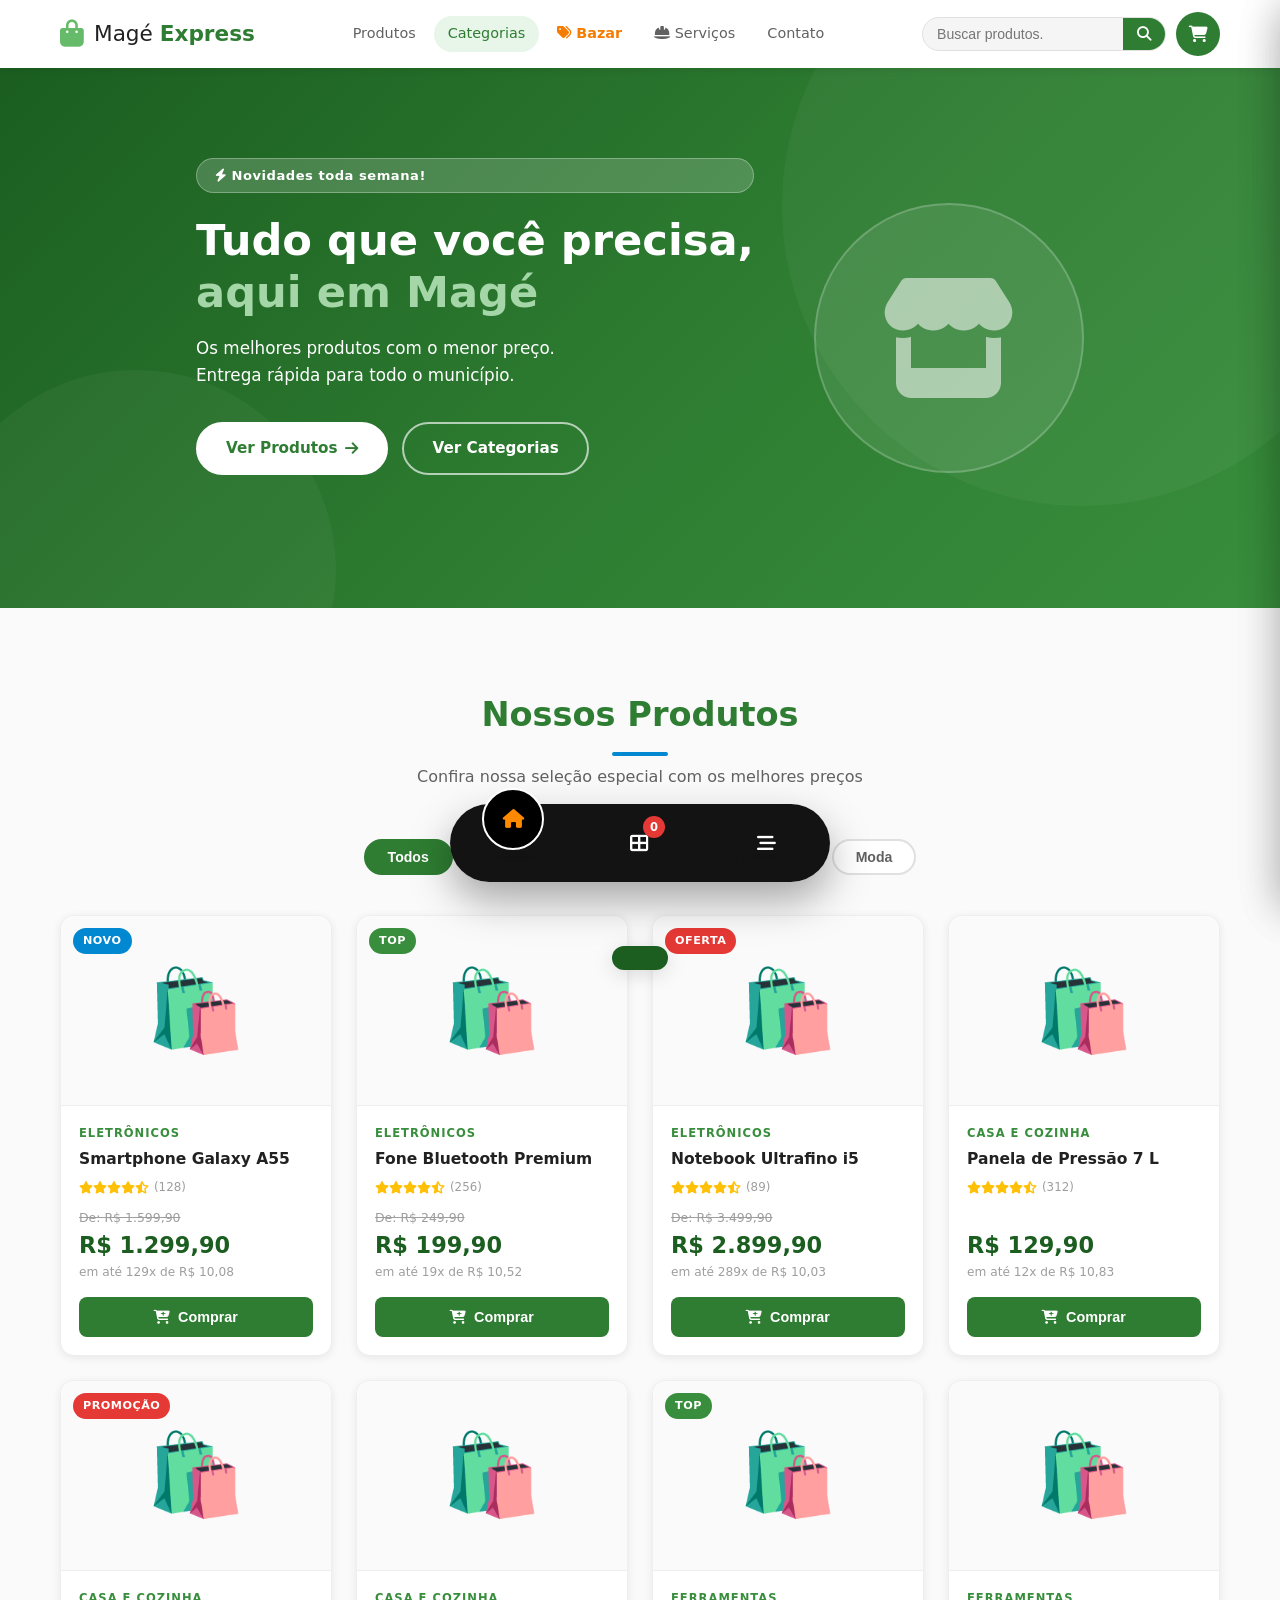
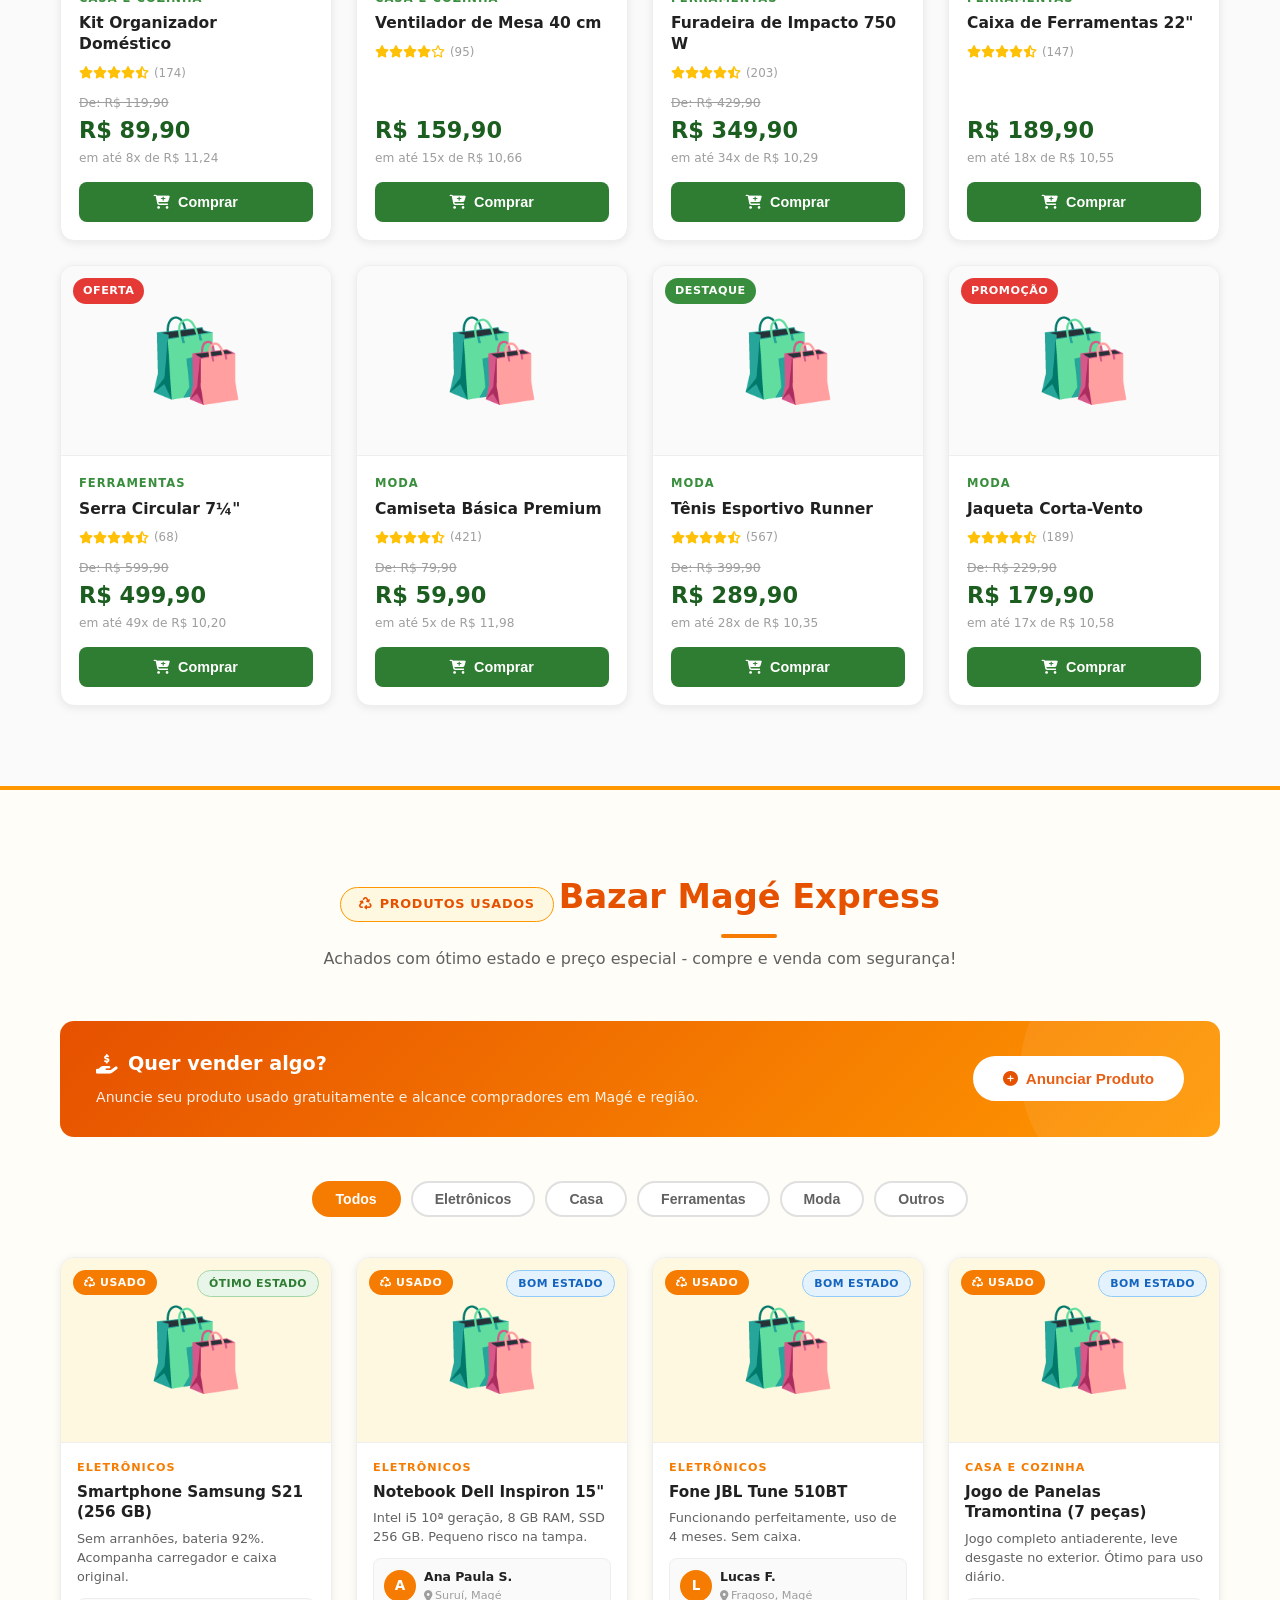
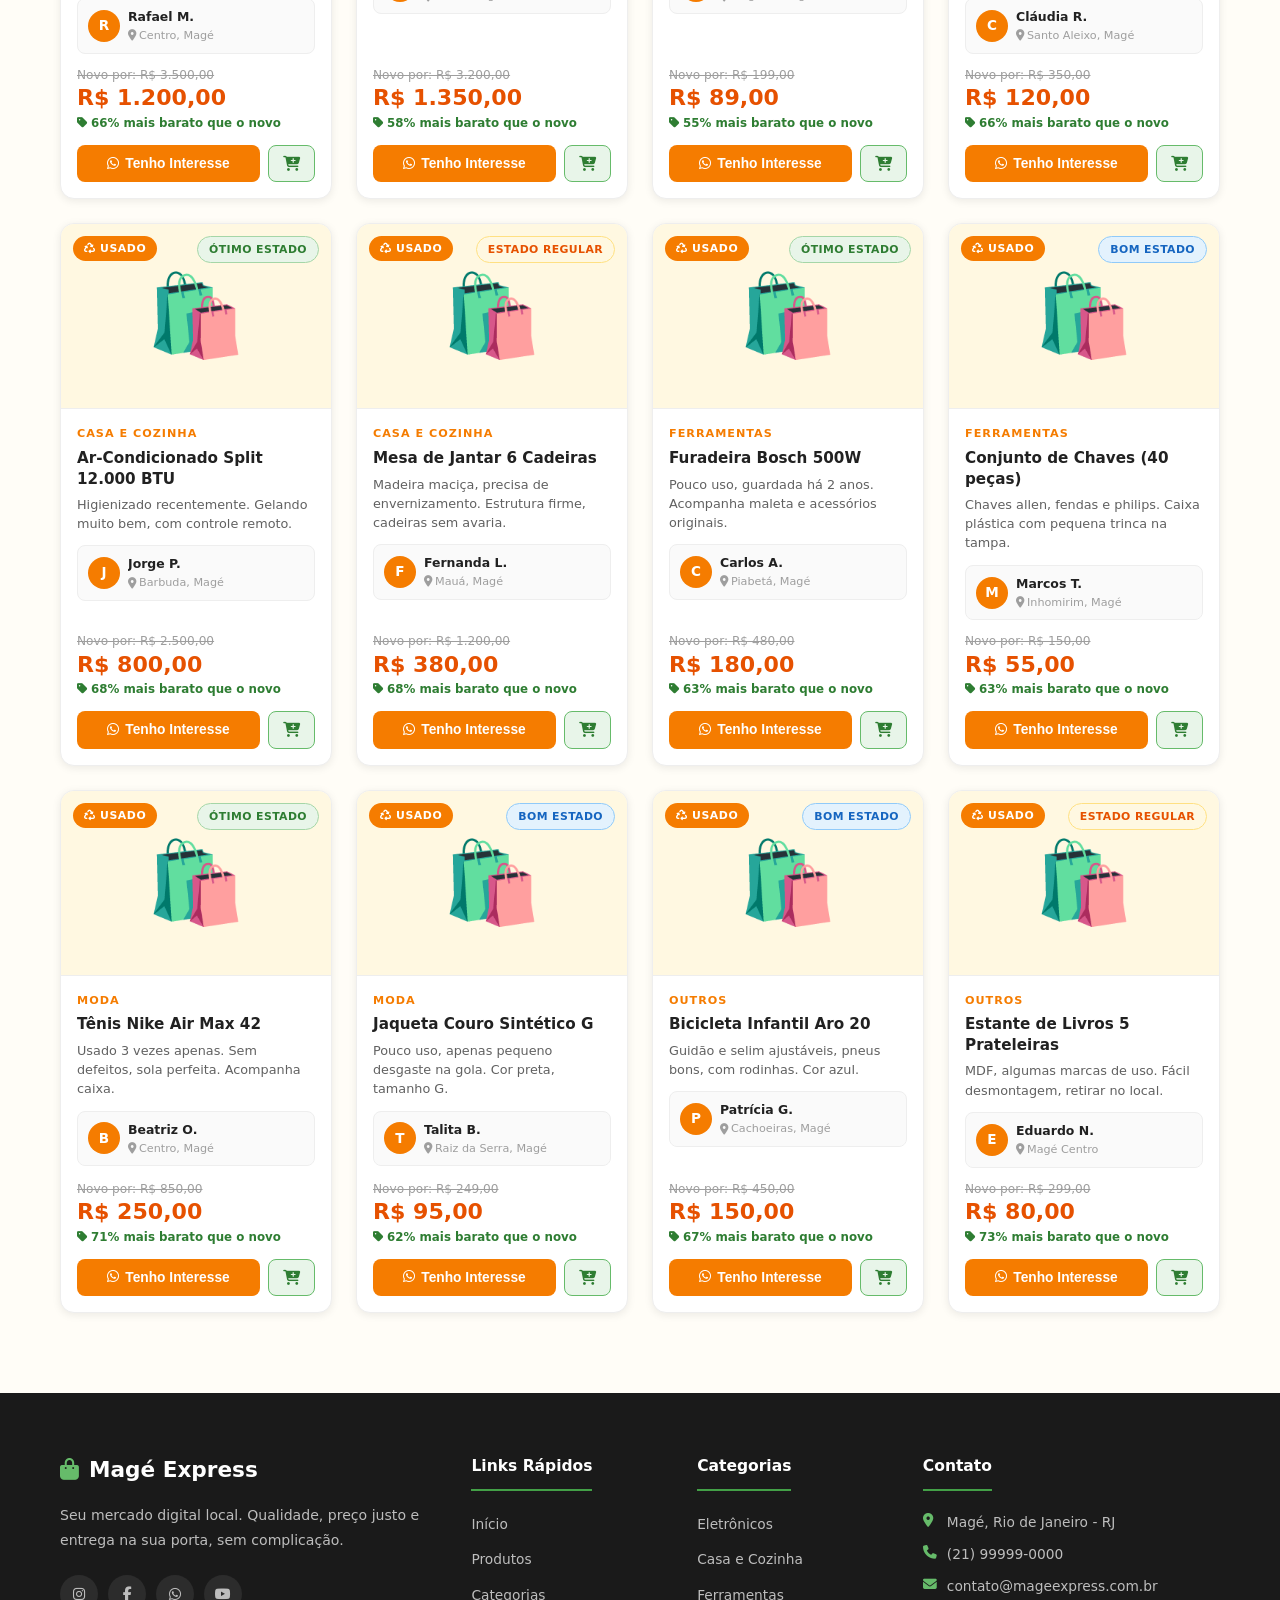
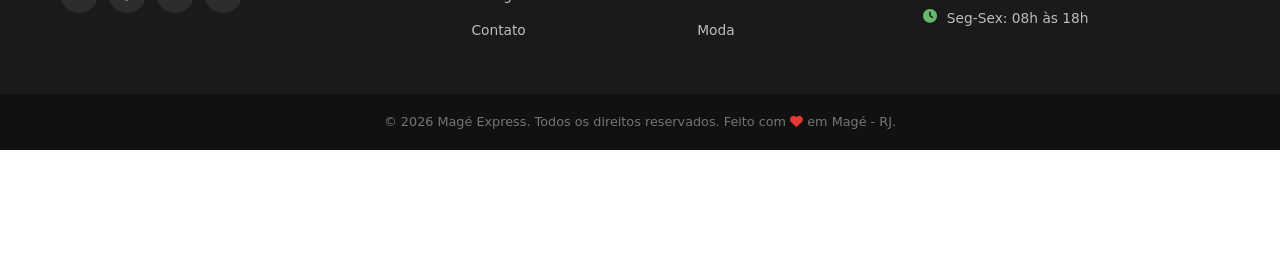
==== commit 5bbd8528: "Add files via upload" ====
--- a/index.html
+++ b/index.html
@@ -1,446 +1,275 @@
-﻿<!-- VersÃ£o 1.0 -->
 <!DOCTYPE html>
- <html lang="pt-br">
+<html lang="pt-BR">
 <head>
     <meta charset="UTF-8">
     <meta name="viewport" content="width=device-width, initial-scale=1.0">
-    <meta name="mobile-web-app-capable" content="yes">
-    <meta name="apple-mobile-web-app-status-bar-style" content="default">
-    <meta name="theme-color" content="#02415a">
-    <title> Tour no Rio de Janeiro</title>
-    <link rel="apple-touch-icon" href="imagem/assets/Logo.png">
-    <link rel="icon" type="image/png" href="imagem/assets/Logo.png">
-    <link rel="manifest" href="manifest.json">
-    <link href="https://fonts.googleapis.com/css2?family=Montserrat:wght@400;600;800&display=swap" rel="stylesheet">
-    <link rel="stylesheet" href="https://cdnjs.cloudflare.com/ajax/libs/font-awesome/6.4.2/css/all.min.css">
-    <link rel="stylesheet" href="css/Riodejaneiro.css">
+    <title>Magé Express - Tudo que você precisa, aqui em Magé</title>
+    <link rel="stylesheet" href="CSS/style.css">
+    <link rel="stylesheet" href="CSS/apps.css">
+    <link rel="stylesheet" href="https://cdnjs.cloudflare.com/ajax/libs/font-awesome/6.5.0/css/all.min.css">
 </head>
-<body>
-    <div class="rio-page">
-        <header>
-           
-                <div class="nav-left">
-                    <button class="hamburger" id="hamburger" type="button" aria-label="Menu">
-                        <span></span><span></span><span></span>
-                    </button>
-                    <nav>
-                        <a href="#" data-footer-action="sobre" data-i18n="nav_about">SOBRE</a>
-                        <a href="#" data-footer-action="contato" data-i18n="nav_contact">CONTATO</a>
-                        <a href="#" data-footer-action="ajuda" data-i18n="nav_help">AJUDA</a>
-                    </nav>
-                </div>
-
-                <div class="header-spacer" aria-hidden="true"></div>
-
-                <div class="header-center">
-                    <div class="lang-selector" id="langSelector">
-                        <button class="lang-btn" type="button" id="langBtn">
-                            <span class="flag flag-pt"></span><span class="lang-label" data-i18n="lang_label">Português</span>
-                        </button>
-                        <ul class="lang-list" id="langList">
-                            <li data-lang="pt"><span class="flag flag-pt"></span><span class="lang-label">Português</span></li>
-                            <li data-lang="en"><span class="flag flag-en"></span><span class="lang-label">English</span></li>
-                            <li data-lang="fr"><span class="flag flag-fr"></span><span class="lang-label">Français</span></li>
-                            <li data-lang="es"><span class="flag flag-es"></span><span class="lang-label">Español</span></li>
-                            <li data-lang="it"><span class="flag flag-it"></span><span class="lang-label">Italiano</span></li>
-                            <li data-lang="zh"><span class="flag flag-zh"></span><span class="lang-label">中文(普通话)</span></li>
-                        </ul>
-                    </div>
-                </div>
-
-                <div class="header-spacer" aria-hidden="true"></div>
-
-                <div class="profile-menu">
-                    <button class="profile-btn" id="profileBtn" aria-haspopup="true" aria-expanded="false" aria-label="Conta"><i class="fa fa-user-circle"></i></button>
-                    <div class="profile-dropdown" id="profileDropdown" role="menu" aria-label="Opções de conta">
-                        <a href="#" class="profile-item" data-profile-action="login" data-i18n="profile_login">Entrar</a>
-                        <a href="#" class="profile-item" data-profile-action="register" data-i18n="profile_register">Cadastrar</a>
-                    </div>
-                </div>
-           
-        </header>
-
-        <div class="mobile-menu-container" id="mobileMenuContainer" aria-hidden="true">
-            <div class="mobile-menu-panel">
-                <div class="mobile-menu-header">
-                    <button class="mobile-menu-back" id="mobileMenuBack" type="button" aria-label="Voltar">←</button>
-                    <span class="mobile-menu-title" id="mobileMenuTitle">Menu</span>
-                    <button class="mobile-menu-close" id="mobileMenuClose" type="button" aria-label="Fechar">×</button>
-                </div>
-                <div class="mobile-menu-content">
-                    <div class="mobile-menu-view mobile-menu-main" data-view="main"></div>
-                    <div class="mobile-menu-view mobile-menu-lang" data-view="lang"></div>
-                    <div class="mobile-menu-view mobile-menu-user" data-view="user"></div>
-                </div>
-            </div>
-        </div>
-
-        <!-- HERO RIO -->
-        <section class="rio-hero">
-            <div class="rio-hero-overlay"></div>
-            <div class="rio-hero-content">
-                <h1 class="rio-hero-title">Tour no<br><span class="rio-city-highlight">RIO DE JANEIRO</span></h1>
-                <span id="rioHeroDesc" data-i18n="hero_desc_rio" class="hero-desc-text">Seja bem vindo Ã  cidade Maravilhosa; o Rio dos amores e da beleza inconfundÃ­vel te espera de braÃ§os abertos.</span>
-                <a href="#tours" class="btn-book" data-i18n="btn_book">Conhecer Tours</a>
-            </div>
-        </section>
-
-    <div class="main-container">
-        <!-- TOURS -->
-        <section class="rio-tours" id="tours">
-            <h2 class="rio-section-title" data-i18n="tours_section_title">Nossas ExperiÃªncias</h2>
-            <div class="rio-section-divider"></div>
-
-            <div class="rio-tours-grid">
-
-                <!-- CENTRO HISTÃ“RICO -->
-                <article class="rio-tour-card">
-                    <div class="rio-tour-images">
-                        <div class="rio-tour-slider" data-folder="CentroHistorico" aria-label="Slideshow Centro HistÃ³rico">
-                            <img class="rio-tour-slide active" src="imagem/CentroHistorico/img1.webp" alt="Centro HistÃ³rico e Lapa do Rio" loading="lazy">
-                        </div>
-                    </div>
-                    <div class="rio-tour-info">
-                        <h4 class="rio-tour-name">Centro HistÃ³rico e Lapa</h4>
-                        <ul class="rio-tour-details">
-                            
-                            <li><i class="fa fa-language"></i> <strong data-i18n="label_idiomas">Idiomas:</strong> Português, Inglês e Espanhol</li>
-                            <li><i class="fa fa-map-marker-alt"></i> <strong>Encontro:</strong> PraÃ§a CinelÃ¢ndia, em frente ao Theatro Municipal</li>
-                            <li><i class="fa fa-shirt"></i> <strong>Identificação:</strong> Guias com camisetas verdes</li>
-                        </ul>
-                        <div class="rio-tour-actions">
-                            <a href="https://goo.gl/maps/7mJhdvazUuyrh9tp7" target="_blank" rel="noopener" class="rio-link-map"><i class="fa fa-map"></i> Ver no Mapa</a>
-                            <a href="https://forms.gle/Ru3CXKsKzVE24GdM7" target="_blank" rel="noopener" class="btn-book rio-btn-reserve">Reservar Agora</a>
-                        </div>
-                    </div>
-                </article>
-
-                <!-- SANTA TERESA -->
-                <article class="rio-tour-card">
-                    <div class="rio-tour-images">
-                        <div class="rio-tour-slider" data-folder="SantaTeresa" aria-label="Slideshow Santa Teresa">
-                            <img class="rio-tour-slide active" src="imagem/SantaTeresa/img1.webp" alt="Santa Teresa & ExperiÃªncia GastronÃ´mica Carioca" loading="lazy">
-                        </div>
-                    </div>
-                    <div class="rio-tour-info">
-                        <h4 class="rio-tour-name">Santa Teresa & ExperiÃªncia GastronÃ´mica Carioca</h4>
-                        <ul class="rio-tour-details">
-                            
-                            <li><i class="fa fa-language"></i> <strong>Idiomas:</strong> Português, Inglês e Espanhol</li>
-                        <li><i class="fa fa-map-marker-alt"></i> <strong data-i18n="label_encontro">Encontro:</strong> PraÃ§a General OsÃ³rio, em frente Ã  estaÃ§Ã£o de metrÃ´</li>
-                            <li><i class="fa fa-shirt"></i> <strong>Identificação:</strong> Guias com camisetas verdes</li>
-                        </ul>
-                        <div class="rio-tour-actions">
-                            <a href="https://goo.gl/maps/65kNR3KaU4e2vYtn8" target="_blank" rel="noopener" class="rio-link-map"><i class="fa fa-map"></i> Ver no Mapa</a>
-                            <a href="https://forms.gle/Ru3CXKsKzVE24GdM7" target="_blank" rel="noopener" class="btn-book rio-btn-reserve">Reservar Agora</a>
-                        </div>
-                    </div>
-                </article>
-
-                <!-- PEDRA DO SAL -->
-                <article class="rio-tour-card">
-                    <div class="rio-tour-images">
-                        <div class="rio-tour-slider" data-folder="PedraDoSal" aria-label="Slideshow Pedra do Sal">
-                            <img class="rio-tour-slide active" src="imagem/PedraDoSal/img1.webp" alt="Pedra do Sal" loading="lazy">
-                        </div>
-                    </div>
-                    <div class="rio-tour-info">
-                        <h4 class="rio-tour-name">Pedra do Sal: Samba e HeranÃ§a Afrobrasileira</h4>
-                        <ul class="rio-tour-details">
-                           
-                            <li><i class="fa fa-language"></i> <strong>Idiomas:</strong> Português, Inglês e Espanhol</li>
-                            <li><i class="fa fa-map-marker-alt"></i> <strong>Encontro:</strong> Museu de Arte do Rio (MAR) â€” PraÃ§a MauÃ¡, 5 â€” Centro</li>
-                            <li><i class="fa fa-shirt"></i> <strong>Identificação:</strong> Guias com camisetas verdes</li>
-                        </ul>
-                        <div class="rio-tour-actions">
-                            <a href="https://g.page/museuarterio?share" target="_blank" rel="noopener" class="rio-link-map"><i class="fa fa-map"></i> Ver no Mapa</a>
-                            <a href="https://forms.gle/Ru3CXKsKzVE24GdM7" target="_blank" rel="noopener" class="btn-book rio-btn-reserve">Reservar Agora</a>
-                        </div>
-                    </div>
-                </article>
-
-                <!-- PEDRA DO SAL + EXPERIÃŠNCIA DE CARNAVAL -->
-                <article class="rio-tour-card">
-                    <div class="rio-tour-images">
-                        <div class="rio-tour-slider" data-folder="PedraDoSalCarnaval" aria-label="Slideshow Pedra do Sal e Carnaval">
-                            <img class="rio-tour-slide active" src="imagem/PedraDoSalCarnaval/img1.webp" alt="Pedra do Sal + ExperiÃªncia de Carnaval" loading="lazy">
-                        </div>
-                    </div>
-                    <div class="rio-tour-info">
-                        <h4 class="rio-tour-name">Pedra do Sal + ExperiÃªncia de Carnaval</h4>
-                        <ul class="rio-tour-details">
-                           
-                            <li><i class="fa fa-language"></i> <strong>Idiomas:</strong> Português, Inglês e Espanhol</li>
-                            <li><i class="fa fa-map-marker-alt"></i> <strong>Encontro:</strong> Museu de Arte do Rio (MAR) â€” PraÃ§a MauÃ¡, 5 â€” Centro</li>
-                            <li><i class="fa fa-shirt"></i> <strong>Identificação:</strong> Guias com camisetas verdes</li>
-                        </ul>
-                        <div class="rio-tour-actions">
-                            <a href="https://g.page/museuarterio?share" target="_blank" rel="noopener" class="rio-link-map"><i class="fa fa-map"></i> Ver no Mapa</a>
-                            <a href="https://forms.gle/Ru3CXKsKzVE24GdM7" target="_blank" rel="noopener" class="btn-book rio-btn-reserve">Reservar Agora</a>
-                        </div>
-                    </div>
-                </article>
-
-                <!-- COPACABANA E IPANEMA -->
-                <article class="rio-tour-card">
-                    <div class="rio-tour-images">
-                        <div class="rio-tour-slider" data-folder="CopacabanaIpanema" aria-label="Slideshow Copacabana e Ipanema">
-                            <img class="rio-tour-slide active" src="imagem/CopacabanaIpanema/img1.webp" alt="Copacabana e Ipanema" loading="lazy">
-                        </div>
-                    </div>
-                    <div class="rio-tour-info">
-                        <h4 class="rio-tour-name">Copacabana e Ipanema</h4>
-                        <ul class="rio-tour-details">
-                          
-                            <li><i class="fa fa-language"></i> <strong>Idiomas:</strong> Português, Inglês e Espanhol</li>
-                            <li><i class="fa fa-map-marker-alt"></i> <strong>Encontro:</strong> EstaÃ§Ã£o General OsÃ³rio (MetrÃ´) â€” SaÃ­da A</li>
-                            <li><i class="fa fa-shirt"></i> <strong>Identificação:</strong> Guias com camisetas verdes</li>
-                        </ul>
-                        <div class="rio-tour-actions">
-                            <a href="https://goo.gl/maps/WBo5vJ76AuiLp96u8" target="_blank" rel="noopener" class="rio-link-map"><i class="fa fa-map"></i> Ver no Mapa</a>
-                            <a href="https://forms.gle/Ru3CXKsKzVE24GdM7" target="_blank" rel="noopener" class="btn-book rio-btn-reserve">Reservar Agora</a>
-                        </div>
-                    </div>
-                </article>
-            </div>
-
-            <!-- TOURS PAGOS -->
-            <div class="rio-section-divider rio-divider-small"></div>
-
-            <div class="rio-tours-grid">
-            </div>
-        </section>
-
-        <!-- FOOTER -->
-        <footer class="rio-footer">
-            <div class="rio-footer-card" id="rioFooterCard">
-                <button class="footer-card-up" type="button" aria-label="Ir ao topo">
-                    <i class="fa fa-arrow-up"></i>
+<body class="apps-layout">
+
+    <!-- ========================================================
+         HEADER
+    ======================================================== -->
+    <header id="header">
+        <div class="header-container">
+
+            <!-- Logo -->
+            <a href="#inicio" class="logo">
+                <span class="logo-icon"><i class="fas fa-shopping-bag"></i></span>
+                <span class="logo-text">Magé <strong>Express</strong></span>
+            </a>
+
+            <!-- Hamburger (mobile) -->
+            <button class="hamburger" id="hamburger" aria-label="Abrir menu">
+                <span></span><span></span><span></span>
+            </button>
+
+            <!-- Navegação -->
+            <nav class="nav" id="nav">
+                <ul>
+                    <li><a href="#produtos"   class="nav-link">Produtos</a></li>
+                    <li><a href="#categorias" class="nav-link">Categorias</a></li>
+                    <li><a href="#bazar"      class="nav-link nav-bazar"><i class="fas fa-tags"></i> Bazar</a></li>
+                    <li><a href="HTML/servicos.html" class="nav-link nav-servicos"><i class="fas fa-hard-hat"></i> Serviços</a></li>
+                    <li><a href="#contato"    class="nav-link">Contato</a></li>
+                </ul>
+            </nav>
+
+            <!-- Busca + Carrinho -->
+            <div class="header-actions">
+                <div class="search-box">
+                    <input type="text" id="search-input" placeholder="Buscar produtos." autocomplete="off">
+                    <button id="search-btn" aria-label="Buscar"><i class="fas fa-search"></i></button>
+                </div>
+                <button class="cart-btn" id="cart-btn" aria-label="Abrir carrinho">
+                    <i class="fas fa-shopping-cart"></i>
+                    <span class="cart-count" id="cart-count">0</span>
                 </button>
-                <h3 class="rio-footer-card-title">Informações</h3>
-                <div class="rio-footer-card-body" id="rioFooterCardBody">
-                    Clique em â€œCONTATOâ€ para ver as informações dentro deste cartÃ£o.
-                </div>
-                <div class="footer-info-icons">
-                    <a href="https://www.instagram.com/tourbyfootbrasil/?hl=en" aria-label="Instagram" target="_blank" rel="noopener"><i class="fab fa-instagram"></i></a>
-                    <a href="https://wa.me/5521970018590" aria-label="WhatsApp" target="_blank" rel="noopener"><i class="fab fa-whatsapp"></i></a>
-                    <a href="mailto:riobyfoottour@gmail.com" aria-label="Email"><i class="fa fa-envelope"></i></a>
-                </div>
-            </div>
-        </footer>
-
-        <div class="award-toast" id="awardToast" aria-live="polite" aria-atomic="true" role="status" aria-label="NotificaÃ§Ã£o">
-            <div class="award-toast__dialog">
-                <button class="award-toast__close" type="button" data-close-award aria-label="Fechar">&times;</button>
-                <h3 class="award-toast__title" data-i18n="award_title">Reconhecimento Especial</h3>
-                <div class="award-toast__body">
-                    <div class="award-toast__icon"><img src="https://app.hoversignal.com/AppImage/Signals/4bd5923d-79aa-4fa7-9ac0-e9ecac175d3e" alt="PrÃªmio TripAdvisor"></div>
-                    <div class="award-toast__text">
-                        <div class="award-toast__message" data-i18n="award_text">Sabia que fomos premiados como a <b>melhor escolha</b> pelo <b>TripAdvisor</b> em 2021? ðŸ¥°</div>
-                        <div class="award-toast__countdown" id="awardCountdown" aria-live="polite"></div>
-                    </div>
-                </div>
-            </div>
-        </div>
-
-        <div id="reservationModal" class="reservation-modal-overlay hidden" role="dialog" aria-modal="true" data-i18n-aria="reservation_modal_title" aria-label="Formulário de reserva">
-            <div class="reservation-modal">
-                <h2 data-i18n="reservation_modal_title">Reservar Tour</h2>
-                <form id="reservationForm">
-                    <label><span data-i18n="reservation_tour_label">Tour</span>
-                        <input type="text" id="reservationTour" readonly>
-                    </label>
-                    <label><span data-i18n="reservation_name_label">Nome</span>
-                        <input type="text" id="reservationName" data-i18n-placeholder="reservation_name_placeholder" placeholder="Seu nome" required>
-                    </label>
-                    <label><span data-i18n="reservation_date_label">Data da reserva</span>
-                        <input type="date" id="reservationDate" required>
-                    </label>
-                    <label><span data-i18n="reservation_quantity_label">Quantidade de pessoas</span>
-                        <input type="number" id="reservationQuantity" min="1" value="1" required>
-                    </label>
-                    <label><span data-i18n="reservation_language_label">Idioma</span>
-                        <select id="reservationLanguage" required>
-                            <option value="" data-i18n="reservation_language_placeholder">Selecione um idioma</option>
-                        </select>
-                    </label>
-                    <label><span data-i18n="reservation_phone_label">Celular/WhatsApp</span>
-                        <input type="tel" id="reservationPhone" data-i18n-placeholder="reservation_phone_placeholder" placeholder="(00) 00000-0000" required>
-                    </label>
-                    <label><span data-i18n="reservation_email_label">Email</span>
-                        <input type="email" id="reservationEmail" data-i18n-placeholder="reservation_email_placeholder" placeholder="seuemail@exemplo.com" required>
-                    </label>
-                    <div class="reservation-modal-actions">
-                        <button type="button" id="reservationCancel" class="btn-book" data-i18n="reservation_cancel_btn">Cancelar</button>
-                        <button type="submit" class="btn-book" data-i18n="reservation_confirm_btn">Confirmar Reserva</button>
-                    </div>
-                </form>
-            </div>
-        </div>
-    </div> 
-    </div>
-    <script src="js/Translation.js"></script>
-    <script src="js/Riodejaneiro.js"></script>
-    <script>
-        (function () {
-            const folderImages = {
-                CentroHistorico: 6,
-                SantaTeresa: 5,
-                PedraDoSal: 4,
-                PedraDoSalCarnaval: 5,
-                CopacabanaIpanema: 2
-            };
-
-            function startTourSliders() {
-                const sliders = document.querySelectorAll('.rio-tour-slider');
-
-                sliders.forEach((slider) => {
-                    const folder = slider.dataset.folder;
-                    const total = folderImages[folder];
-                    if (!total) {
-                        console.warn('Pasta de imagens nÃ£o configurada para', folder);
-                        return;
-                    }
-
-                    slider.innerHTML = '';
-
-                    const track = document.createElement('div');
-                    track.className = 'rio-tour-slider-track';
-                    slider.appendChild(track);
-
-                    const dotsContainer = document.createElement('div');
-                    dotsContainer.className = 'rio-tour-slider-dots';
-                    slider.appendChild(dotsContainer);
-
-                    for (let i = 1; i <= total; i++) {
-                        const img = document.createElement('img');
-                        img.className = 'rio-tour-slide';
-                        img.src = `imagem/${folder}/img${i}.webp`;
-                        img.alt = `${folder} - imagem ${i}`;
-                        img.loading = 'lazy';
-                        track.appendChild(img);
-
-                        const dot = document.createElement('button');
-                        dot.type = 'button';
-                        dot.className = 'rio-tour-dot' + (i === 1 ? ' active' : '');
-                        dot.setAttribute('aria-label', `Ver imagem ${i} de ${total}`);
-                        dot.addEventListener('click', () => {
-                            changeSlide(i - 1);
-                            resetInterval();
-                        });
-
-                        dotsContainer.appendChild(dot);
-                    }
-
-                    let current = 0;
-                    const slides = track.querySelectorAll('img');
-                    const dots = dotsContainer.querySelectorAll('.rio-tour-dot');
-                    let interval = null;
-
-                    function moveTrack(index) {
-                        track.style.transform = `translateX(-${index * 100}%)`;
-                    }
-
-                    function changeSlide(index) {
-                        if (index === current) return;
-                        dots[current].classList.remove('active');
-                        current = index;
-                        dots[current].classList.add('active');
-                        moveTrack(current);
-                    }
-
-                    function prevSlide() {
-                        const previous = (current - 1 + slides.length) % slides.length;
-                        changeSlide(previous);
-                        scheduleNext();
-                    }
-
-                    function nextSlide() {
-                        const next = (current + 1) % slides.length;
-                        changeSlide(next);
-                        scheduleNext();
-                    }
-
-                    function scheduleNext() {
-                        const base = 6500;
-                        const jitter = Math.floor(Math.random() * 2000); // 0-1999ms (6.5-8.5s)
-                        const delay = base + jitter;
-                        if (interval) clearTimeout(interval);
-                        interval = setTimeout(nextSlide, delay);
-                    }
-
-                    function resetInterval() {
-                        if (interval) clearTimeout(interval);
-                        scheduleNext();
-                    }
-
-                    let touchStartX = null;
-                    let touchStartTime = null;
-
-                    slider.addEventListener('touchstart', (event) => {
-                        if (event.touches.length !== 1) return;
-                        touchStartX = event.touches[0].clientX;
-                        touchStartTime = Date.now();
-                    });
-
-                    slider.addEventListener('touchend', (event) => {
-                        if (touchStartX === null) return;
-                        const touchEndX = event.changedTouches[0].clientX;
-                        const diffX = touchEndX - touchStartX;
-                        const elapsed = Date.now() - touchStartTime;
-                        const minSwipeDistance = 40;
-                        const maxSwipeTime = 700;
-
-                        touchStartX = null;
-                        touchStartTime = null;
-
-                        if (Math.abs(diffX) >= minSwipeDistance && elapsed <= maxSwipeTime) {
-                            if (diffX > 0) {
-                                prevSlide();
-                            } else {
-                                nextSlide();
-                            }
-                            resetInterval();
-                        }
-                    });
-
-                    slider.addEventListener('mousedown', (event) => {
-                        touchStartX = event.clientX;
-                        touchStartTime = Date.now();
-                    });
-
-                    slider.addEventListener('mouseup', (event) => {
-                        if (touchStartX === null) return;
-                        const diffX = event.clientX - touchStartX;
-                        const elapsed = Date.now() - touchStartTime;
-
-                        touchStartX = null;
-                        touchStartTime = null;
-
-                        if (Math.abs(diffX) >= 40 && elapsed <= 700) {
-                            if (diffX > 0) {
-                                prevSlide();
-                            } else {
-                                nextSlide();
-                            }
-                            resetInterval();
-                        }
-                    });
-
-                    const initialDelay = 500 + Math.floor(Math.random() * 1200); // 0.5-1.7s para cada slider comeÃ§ar diff
-                    interval = setTimeout(nextSlide, initialDelay);
-                });
-            }
-
-            if (document.readyState === 'loading') {
-                document.addEventListener('DOMContentLoaded', startTourSliders);
-            } else {
-                startTourSliders();
-            }
-        })();
-    </script>
+            </div>
+
+        </div>
+    </header>
+
+    <!-- ========================================================
+         BANNER PRINCIPAL
+    ======================================================== -->
+    <section id="inicio" class="banner">
+        <div class="banner-content">
+            <span class="banner-badge"><i class="fas fa-bolt"></i> Novidades toda semana!</span>
+            <h1>Tudo que você precisa,<br><span>aqui em Magé</span></h1>
+            <p>Os melhores produtos com o menor preço.<br>Entrega rápida para todo o município.</p>
+            <div class="banner-buttons">
+                <a href="#produtos"   class="btn btn-white">Ver Produtos <i class="fas fa-arrow-right"></i></a>
+                <a href="#categorias" class="btn btn-ghost">Ver Categorias</a>
+            </div>
+
+            <div id="categorias" class="categories-grid banner-categories-grid" data-nav-anchor></div>
+        </div>
+        <div class="banner-deco" aria-hidden="true">
+            <div class="banner-circle"><i class="fas fa-store"></i></div>
+        </div>
+    </section>
+
+    <!-- ========================================================
+         PRODUTOS
+    ======================================================== -->
+    <section id="produtos" class="section section-alt">
+        <div class="container">
+            <div class="section-header">
+                <h2>Nossos Produtos</h2>
+                <p>Confira nossa seleção especial com os melhores preços</p>
+            </div>
+
+            <!-- Filtros por categoria -->
+            <div class="filter-tabs" id="filter-tabs">
+                <button class="filter-btn active" data-filter="todos">Todos</button>
+                <button class="filter-btn" data-filter="eletronicos">Eletrônicos</button>
+                <button class="filter-btn" data-filter="casa">Casa</button>
+                <button class="filter-btn" data-filter="ferramentas">Ferramentas</button>
+                <button class="filter-btn" data-filter="moda">Moda</button>
+            </div>
+
+            <!-- Grid de produtos (preenchido pelo JS) -->
+            <div class="products-grid" id="products-grid"></div>
+
+            <!-- Mensagem de nenhum resultado -->
+            <div class="no-results" id="no-results" style="display:none;">
+                <i class="fas fa-search"></i>
+                <p>Nenhum produto encontrado para sua busca.</p>
+                <button class="btn btn-primary" onclick="resetarFiltros()">Ver todos os produtos</button>
+            </div>
+        </div>
+    </section>
+
+    <!-- ========================================================
+         BAZAR - PRODUTOS USADOS
+    ======================================================== -->
+    <section id="bazar" class="section bazar-section">
+        <div class="container">
+
+            <!-- Cabeçalho da seção -->
+            <div class="section-header">
+                <div class="bazar-label"><i class="fas fa-recycle"></i> Produtos Usados</div>
+                <h2 class="bazar-title">Bazar Magé Express</h2>
+                <p>Achados com ótimo estado e preço especial - compre e venda com segurança!</p>
+            </div>
+
+            <!-- Destaque do bazar -->
+            <div class="bazar-banner">
+                <div class="bazar-banner-text">
+                    <h3><i class="fas fa-hand-holding-usd"></i> Quer vender algo?</h3>
+                    <p>Anuncie seu produto usado gratuitamente e alcance compradores em Magé e região.</p>
+                </div>
+                <button class="btn btn-bazar-hero" onclick="toast('Em breve você poderá anunciar seus produtos aqui! ??')">
+                    <i class="fas fa-plus-circle"></i> Anunciar Produto
+                </button>
+            </div>
+
+            <!-- Filtros do bazar -->
+            <div class="filter-tabs" id="bazar-filter-tabs">
+                <button class="filter-btn filter-bazar active" data-bazar-filter="todos">Todos</button>
+                <button class="filter-btn filter-bazar" data-bazar-filter="eletronicos">Eletrônicos</button>
+                <button class="filter-btn filter-bazar" data-bazar-filter="casa">Casa</button>
+                <button class="filter-btn filter-bazar" data-bazar-filter="ferramentas">Ferramentas</button>
+                <button class="filter-btn filter-bazar" data-bazar-filter="moda">Moda</button>
+                <button class="filter-btn filter-bazar" data-bazar-filter="outros">Outros</button>
+            </div>
+
+            <!-- Grid de produtos usados (preenchido pelo JS) -->
+            <div class="bazar-grid" id="bazar-grid"></div>
+
+            <!-- Sem resultados -->
+            <div class="no-results" id="bazar-no-results" style="display:none;">
+                <i class="fas fa-search"></i>
+                <p>Nenhum item encontrado nesta categoria.</p>
+                <button class="btn btn-primary" onclick="resetarBazar()">Ver todos os itens</button>
+            </div>
+
+        </div>
+    </section>
+
+    <!-- ========================================================
+         FOOTER
+    ======================================================== -->
+    <footer id="contato">
+        <div class="footer-container">
+
+            <!-- Sobre -->
+            <div class="footer-col footer-about">
+                <div class="footer-logo">
+                    <i class="fas fa-shopping-bag"></i> Magé Express
+                </div>
+                <p>Seu mercado digital local. Qualidade, preço justo e entrega na sua porta, sem complicação.</p>
+                <div class="social-links">
+                    <a href="#" aria-label="Instagram"><i class="fab fa-instagram"></i></a>
+                    <a href="#" aria-label="Facebook"><i class="fab fa-facebook-f"></i></a>
+                    <a href="#" aria-label="WhatsApp"><i class="fab fa-whatsapp"></i></a>
+                    <a href="#" aria-label="YouTube"><i class="fab fa-youtube"></i></a>
+                </div>
+            </div>
+
+            <!-- Links rápidos -->
+            <div class="footer-col">
+                <h4>Links Rápidos</h4>
+                <ul>
+                    <li><a href="#inicio">Início</a></li>
+                    <li><a href="#produtos">Produtos</a></li>
+                    <li><a href="#categorias">Categorias</a></li>
+                    <li><a href="#contato">Contato</a></li>
+                </ul>
+            </div>
+
+            <!-- Categorias -->
+            <div class="footer-col">
+                <h4>Categorias</h4>
+                <ul>
+                    <li><a href="#">Eletrônicos</a></li>
+                    <li><a href="#">Casa e Cozinha</a></li>
+                    <li><a href="#">Ferramentas</a></li>
+                    <li><a href="#">Moda</a></li>
+                </ul>
+            </div>
+
+            <!-- Contato -->
+            <div class="footer-col">
+                <h4>Contato</h4>
+                <ul class="contact-list">
+                    <li><i class="fas fa-map-marker-alt"></i> Magé, Rio de Janeiro - RJ</li>
+                    <li><i class="fas fa-phone"></i> (21) 99999-0000</li>
+                    <li><i class="fas fa-envelope"></i> contato@mageexpress.com.br</li>
+                    <li><i class="fas fa-clock"></i> Seg-Sex: 08h às 18h</li>
+                </ul>
+            </div>
+
+        </div>
+        <div class="footer-bottom">
+            <p>© 2026 Magé Express. Todos os direitos reservados. Feito com <i class="fas fa-heart" style="color:#e53935;"></i> em Magé - RJ.</p>
+        </div>
+    </footer>
+
+    <!-- ========================================================
+         CARRINHO (SIDEBAR)
+    ======================================================== -->
+    <div class="overlay" id="overlay"></div>
+
+    <aside class="cart-sidebar" id="cart-sidebar" aria-label="Carrinho de compras">
+        <div class="cart-header">
+            <h3><i class="fas fa-shopping-cart"></i> Meu Carrinho</h3>
+            <button id="close-cart" aria-label="Fechar carrinho"><i class="fas fa-times"></i></button>
+        </div>
+
+        <!-- Lista de itens (preenchida pelo JS) -->
+        <div class="cart-items" id="cart-items"></div>
+
+        <!-- Rodapé do carrinho -->
+        <div class="cart-footer">
+            <div class="cart-total">
+                <span>Total:</span>
+                <strong id="cart-total">R$ 0,00</strong>
+            </div>
+            <button class="btn btn-primary btn-block" id="checkout-btn">
+                Finalizar Compra <i class="fas fa-arrow-right"></i>
+            </button>
+            <button class="btn btn-outline btn-block" id="clear-cart-btn">
+                Limpar Carrinho
+            </button>
+        </div>
+    </aside>
+
+    <!-- Gaveta de aplicativos -->
+    <div class="app-overlay" id="app-overlay"></div>
+
+    <nav class="floating-bottom-nav" id="floating-bottom-nav" aria-label="Navegação inferior flutuante">
+        <a class="floating-nav-item active" data-nav-item="inicio" href="#inicio" aria-label="Início">
+            <span class="floating-nav-bubble"><i class="fas fa-house"></i></span>
+        </a>
+        <a class="floating-nav-item" data-nav-item="apps" href="HTML/apps.html" aria-label="Abrir aba Apps">
+            <span class="floating-nav-bubble">
+                <i class="fas fa-th-large"></i>
+                <span class="app-drawer-count" id="app-drawer-count">0</span>
+            </span>
+        </a>
+        <a class="floating-nav-item" data-nav-item="feed" href="HTML/feed.html" aria-label="Feed">
+            <span class="floating-nav-bubble"><i class="fas fa-stream"></i></span>
+        </a>
+    </nav>
+
+    <aside class="app-drawer" id="app-drawer" aria-label="Gaveta de aplicativos">
+        <div class="app-drawer-header">
+            <h3><i class="fas fa-mobile-alt"></i> Gaveta de Apps</h3>
+            <button id="close-app-drawer" aria-label="Fechar gaveta"><i class="fas fa-times"></i></button>
+        </div>
+
+        <div class="app-drawer-content" id="app-drawer-content"></div>
+    </aside>
+
+    <!-- Notificação toast -->
+    <div class="toast" id="toast" role="status" aria-live="polite"></div>
+
+    <script src="JS/script.js"></script>
+    <script src="JS/apps.js"></script>
 </body>
 </html>
-
-
-
--- a/CSS/style.css
+++ b/CSS/style.css
@@ -0,0 +1,1495 @@
+/* =========================================================
+   MAGÉ EXPRESS — Estilos Principais
+   Tema: Verde (#2e7d32) · Branco · Azul (#0288d1)
+   ========================================================= */
+
+/* =====================
+   RESET & VARIÁVEIS
+   ===================== */
+*, *::before, *::after {
+    margin: 0;
+    padding: 0;
+    box-sizing: border-box;
+}
+
+:root {
+    /* Verde */
+    --green-xdark : #1b5e20;
+    --green-dark  : #2e7d32;
+    --green       : #388e3c;
+    --green-mid   : #43a047;
+    --green-light : #66bb6a;
+    --green-pale  : #e8f5e9;
+
+    /* Azul */
+    --blue-dark   : #01579b;
+    --blue        : #0288d1;
+    --blue-light  : #b3e5fc;
+    --blue-pale   : #e1f5fe;
+
+    /* Neutros */
+    --white       : #ffffff;
+    --gray-50     : #fafafa;
+    --gray-100    : #f5f5f5;
+    --gray-200    : #eeeeee;
+    --gray-300    : #e0e0e0;
+    --gray-500    : #9e9e9e;
+    --gray-700    : #616161;
+    --gray-900    : #212121;
+
+    /* Sombras */
+    --shadow-sm   : 0 2px 8px  rgba(0,0,0,.08);
+    --shadow-md   : 0 4px 20px rgba(0,0,0,.13);
+    --shadow-lg   : 0 8px 40px rgba(0,0,0,.18);
+
+    /* Misc */
+    --radius      : 14px;
+    --radius-sm   : 8px;
+    --transition  : .3s ease;
+    --font        : 'Segoe UI', system-ui, -apple-system, Arial, sans-serif;
+}
+
+html { scroll-behavior: smooth; }
+
+body {
+    font-family: var(--font);
+    color: var(--gray-900);
+    background: var(--white);
+    line-height: 1.6;
+    overflow-x: hidden;
+}
+
+a  { text-decoration: none; color: inherit; }
+ul { list-style: none; }
+img { max-width: 100%; display: block; }
+
+/* Scrollbar personalizada */
+::-webkit-scrollbar       { width: 6px; }
+::-webkit-scrollbar-track { background: var(--gray-100); }
+::-webkit-scrollbar-thumb { background: var(--green-light); border-radius: 3px; }
+
+/* =====================
+   UTILITÁRIOS
+   ===================== */
+.container {
+    max-width: 1200px;
+    margin: 0 auto;
+    padding: 0 20px;
+}
+
+/* Botões base */
+.btn {
+    display: inline-flex;
+    align-items: center;
+    gap: 8px;
+    padding: 12px 28px;
+    border-radius: 50px;
+    font-size: .95rem;
+    font-weight: 600;
+    cursor: pointer;
+    border: 2px solid transparent;
+    transition: all var(--transition);
+    white-space: nowrap;
+}
+
+/* Botão primário (verde) */
+.btn-primary {
+    background: var(--green-dark);
+    color: var(--white);
+    border-color: var(--green-dark);
+}
+.btn-primary:hover {
+    background: var(--green-xdark);
+    border-color: var(--green-xdark);
+    transform: translateY(-2px);
+    box-shadow: 0 6px 20px rgba(46,125,50,.35);
+}
+
+/* Botão branco (para usar no banner verde) */
+.btn-white {
+    background: var(--white);
+    color: var(--green-dark);
+    border-color: var(--white);
+}
+.btn-white:hover {
+    background: var(--green-pale);
+    border-color: var(--green-pale);
+    transform: translateY(-2px);
+    box-shadow: 0 6px 20px rgba(0,0,0,.2);
+}
+
+/* Botão ghost (transparente, borda branca) */
+.btn-ghost {
+    background: transparent;
+    color: var(--white);
+    border-color: rgba(255,255,255,.65);
+}
+.btn-ghost:hover {
+    background: rgba(255,255,255,.15);
+    border-color: var(--white);
+    transform: translateY(-2px);
+}
+
+/* Botão outline (borda verde) */
+.btn-outline {
+    background: transparent;
+    color: var(--green-dark);
+    border-color: var(--green-dark);
+}
+.btn-outline:hover {
+    background: var(--green-dark);
+    color: var(--white);
+    transform: translateY(-2px);
+}
+
+/* Botão 100% de largura */
+.btn-block {
+    width: 100%;
+    justify-content: center;
+    border-radius: var(--radius-sm);
+}
+
+/* Seção */
+.section     { padding: 80px 0; }
+.section-alt { background: var(--gray-50); }
+
+.section-header       { text-align: center; margin-bottom: 50px; }
+.section-header h2    {
+    font-size: 2.1rem;
+    font-weight: 800;
+    color: var(--green-dark);
+    margin-bottom: 8px;
+    display: inline-block;
+    position: relative;
+}
+.section-header h2::after {
+    content: '';
+    display: block;
+    width: 56px;
+    height: 4px;
+    background: var(--blue);
+    border-radius: 2px;
+    margin: 10px auto 0;
+}
+.section-header p {
+    color: var(--gray-700);
+    font-size: 1rem;
+}
+
+/* =====================
+   HEADER
+   ===================== */
+#header {
+    position: sticky;
+    top: 0;
+    z-index: 1000;
+    background: var(--white);
+    box-shadow: var(--shadow-sm);
+    transition: box-shadow var(--transition);
+}
+#header.scrolled { box-shadow: var(--shadow-md); }
+
+.header-container {
+    max-width: 1200px;
+    margin: 0 auto;
+    padding: 0 20px;
+    height: 68px;
+    display: flex;
+    align-items: center;
+    gap: 20px;
+}
+
+/* Logo */
+.logo {
+    display: flex;
+    align-items: center;
+    gap: 10px;
+    flex-shrink: 0;
+}
+.logo-icon {
+    font-size: 1.7rem;
+    color: var(--green-light);
+    line-height: 1;
+}
+.logo-text {
+    font-size: 1.35rem;
+    font-weight: 400;
+    color: var(--gray-900);
+    white-space: nowrap;
+}
+.logo-text strong {
+    color: var(--green-dark);
+    font-weight: 800;
+}
+
+/* Navegação */
+.nav { flex: 1; display: flex; justify-content: center; }
+.nav ul { display: flex; gap: 4px; }
+.nav-link {
+    display: block;
+    padding: 6px 14px;
+    border-radius: 50px;
+    font-size: .9rem;
+    font-weight: 500;
+    color: var(--gray-700);
+    transition: all var(--transition);
+}
+.nav-link:hover,
+.nav-link.active {
+    color: var(--green-dark);
+    background: var(--green-pale);
+}
+
+/* Header actions */
+.header-actions { display: flex; align-items: center; gap: 10px; }
+
+.search-box {
+    display: flex;
+    align-items: center;
+    background: var(--gray-100);
+    border-radius: 50px;
+    border: 1.5px solid var(--gray-300);
+    overflow: hidden;
+    transition: border-color var(--transition);
+}
+.search-box:focus-within { border-color: var(--green); }
+.search-box input {
+    border: none;
+    outline: none;
+    background: transparent;
+    padding: 8px 14px;
+    font-size: .88rem;
+    width: 200px;
+    color: var(--gray-900);
+}
+.search-box button {
+    background: var(--green-dark);
+    border: none;
+    color: white;
+    padding: 8px 14px;
+    cursor: pointer;
+    transition: background var(--transition);
+    font-size: .9rem;
+}
+.search-box button:hover { background: var(--green-xdark); }
+
+/* Botão carrinho */
+.cart-btn {
+    position: relative;
+    background: var(--green-dark);
+    border: none;
+    color: white;
+    width: 44px;
+    height: 44px;
+    border-radius: 50%;
+    font-size: 1.05rem;
+    cursor: pointer;
+    transition: all var(--transition);
+    display: flex;
+    align-items: center;
+    justify-content: center;
+    flex-shrink: 0;
+}
+.cart-btn:hover {
+    background: var(--green-xdark);
+    transform: scale(1.1);
+}
+
+.cart-count {
+    position: absolute;
+    top: -3px;
+    right: -3px;
+    background: var(--blue);
+    color: white;
+    font-size: .62rem;
+    font-weight: 700;
+    width: 18px;
+    height: 18px;
+    border-radius: 50%;
+    display: flex;
+    align-items: center;
+    justify-content: center;
+}
+.cart-count.pulse { animation: pulse .3s ease; }
+
+@keyframes pulse {
+    0%   { transform: scale(1);   }
+    50%  { transform: scale(1.5); }
+    100% { transform: scale(1);   }
+}
+
+/* Hamburger*/
+.hamburger {
+    display: none;
+    flex-direction: column;
+    gap: 5px;
+    background: none;
+    border: none;
+    cursor: pointer;
+    padding: 4px;
+}
+.hamburger span {
+    display: block;
+    width: 24px;
+    height: 2px;
+    background: var(--gray-700);
+    border-radius: 2px;
+    transition: all var(--transition);
+}
+.hamburger.active span:nth-child(1) { transform: translateY(7px) rotate(45deg);  }
+.hamburger.active span:nth-child(2) { opacity: 0;                                 }
+.hamburger.active span:nth-child(3) { transform: translateY(-7px) rotate(-45deg); }
+
+/* =====================
+   BANNER PRINCIPAL
+   ===================== */
+.banner {
+    background: linear-gradient(135deg, var(--green-xdark) 0%, var(--green-dark) 55%, var(--green) 100%);
+    color: white;
+    padding: 90px 40px;
+    display: flex;
+    align-items: center;
+    justify-content: center;
+    gap: 60px;
+    min-height: 520px;
+    position: relative;
+    overflow: hidden;
+}
+
+/* Círculos decorativos no fundo */
+.banner::before,
+.banner::after {
+    content: '';
+    position: absolute;
+    border-radius: 50%;
+    background: rgba(255,255,255,.04);
+}
+.banner::before { width: 600px; height: 600px; top: -30%;  right: -8%; }
+.banner::after  { width: 400px; height: 400px; bottom: -30%; left: -5%; }
+
+.banner-content {
+    max-width: 680px;
+    min-height: 360px;
+    display: flex;
+    flex-direction: column;
+    z-index: 1;
+}
+
+.banner-badge {
+    display: inline-block;
+    background: rgba(255,255,255,.18);
+    color: white;
+    font-size: .82rem;
+    font-weight: 700;
+    padding: 6px 18px;
+    border-radius: 50px;
+    margin-bottom: 22px;
+    border: 1px solid rgba(255,255,255,.3);
+    letter-spacing: .5px;
+    animation: fadeInDown .6s ease both;
+}
+
+.banner-content h1 {
+    font-size: 3rem;
+    font-weight: 900;
+    line-height: 1.2;
+    margin-bottom: 16px;
+    animation: fadeInDown .85s ease both;
+}
+.banner-content h1 span { color: #a5d6a7; }
+
+.banner-content p {
+    font-size: 1.05rem;
+    opacity: .85;
+    margin-bottom: 34px;
+    animation: fadeInDown 1.05s ease both;
+}
+
+.banner-buttons {
+    display: flex;
+    gap: 14px;
+    flex-wrap: wrap;
+    animation: fadeInUp 1.2s ease both;
+}
+
+.banner-categories-grid {
+    margin-top: auto;
+    display: flex;
+    flex-wrap: nowrap;
+    gap: 8px;
+    overflow-x: auto;
+    padding: 12px 0 4px;
+    scrollbar-width: none;
+    animation: fadeInUp 1.35s ease both;
+}
+
+.banner-categories-grid::-webkit-scrollbar {
+    display: none;
+}
+
+.banner-categories-grid .category-card {
+    padding: 8px 10px;
+    background: rgba(255,255,255,.88);
+    border-width: 1px;
+    box-shadow: none;
+    display: inline-flex;
+    align-items: center;
+    gap: 8px;
+    text-align: left;
+    min-height: 0;
+    flex: 0 0 auto;
+}
+
+.banner-categories-grid .category-card:hover,
+.banner-categories-grid .category-card.active {
+    transform: translateY(-2px);
+    box-shadow: 0 8px 16px rgba(9, 30, 20, .10);
+}
+
+.banner-categories-grid .category-icon {
+    width: 34px;
+    height: 34px;
+    margin: 0;
+    font-size: .9rem;
+    flex-shrink: 0;
+}
+
+.banner-categories-grid .category-card h3 {
+    font-size: .76rem;
+    margin: 0;
+}
+
+.banner-categories-grid .category-card small {
+    display: none;
+}
+
+/* Decoração lado direito */
+.banner-deco { z-index: 1; animation: float 3.5s ease-in-out infinite; }
+.banner-circle {
+    width: 270px;
+    height: 270px;
+    background: rgba(255,255,255,.09);
+    border-radius: 50%;
+    border: 2px solid rgba(255,255,255,.2);
+    display: flex;
+    align-items: center;
+    justify-content: center;
+    font-size: 7.5rem;
+    color: rgba(255,255,255,.55);
+}
+
+/* Animações do banner */
+@keyframes float {
+    0%, 100% { transform: translateY(0);    }
+    50%       { transform: translateY(-18px); }
+}
+@keyframes fadeInDown {
+    from { opacity: 0; transform: translateY(-22px); }
+    to   { opacity: 1; transform: translateY(0);     }
+}
+@keyframes fadeInUp {
+    from { opacity: 0; transform: translateY(22px); }
+    to   { opacity: 1; transform: translateY(0);    }
+}
+
+/* =====================
+   BARRA DE STATS
+   ===================== */
+.stats-bar {
+    background: var(--white);
+    display: flex;
+    justify-content: center;
+    flex-wrap: wrap;
+    border-bottom: 1px solid var(--gray-200);
+    box-shadow: var(--shadow-sm);
+}
+.stat-item {
+    display: flex;
+    align-items: center;
+    gap: 10px;
+    padding: 18px 36px;
+    font-size: .88rem;
+    font-weight: 600;
+    color: var(--gray-700);
+    border-right: 1px solid var(--gray-200);
+    transition: color var(--transition);
+}
+.stat-item:last-child { border-right: none; }
+.stat-item i          { color: var(--green); font-size: 1.15rem; }
+.stat-item:hover      { color: var(--green); }
+
+/* =====================
+   CATEGORIAS
+   ===================== */
+.categories-grid {
+    display: grid;
+    grid-template-columns: repeat(auto-fit, minmax(200px, 1fr));
+    gap: 20px;
+}
+
+.category-card {
+    background: var(--white);
+    border-radius: var(--radius);
+    padding: 34px 20px 28px;
+    text-align: center;
+    cursor: pointer;
+    border: 2px solid transparent;
+    box-shadow: var(--shadow-sm);
+    transition: all var(--transition);
+    position: relative;
+    overflow: hidden;
+}
+.category-card::before {
+    content: '';
+    position: absolute;
+    inset: 0;
+    background: var(--green-pale);
+    opacity: 0;
+    transition: opacity var(--transition);
+}
+.category-card:hover,
+.category-card.active {
+    border-color: var(--green-dark);
+    transform: translateY(-6px);
+    box-shadow: var(--shadow-md);
+}
+.category-card:hover::before,
+.category-card.active::before { opacity: 1; }
+
+.category-icon {
+    width: 68px;
+    height: 68px;
+    background: var(--green-pale);
+    border-radius: 50%;
+    display: flex;
+    align-items: center;
+    justify-content: center;
+    margin: 0 auto 16px;
+    font-size: 1.6rem;
+    color: var(--green-dark);
+    transition: all var(--transition);
+    position: relative;
+    z-index: 1;
+}
+.category-card:hover .category-icon,
+.category-card.active .category-icon {
+    background: var(--green-dark);
+    color: white;
+}
+
+.category-card h3 {
+    font-size: .97rem;
+    font-weight: 700;
+    color: var(--gray-900);
+    position: relative;
+    z-index: 1;
+}
+.category-card small {
+    font-size: .77rem;
+    color: var(--gray-500);
+    position: relative;
+    z-index: 1;
+}
+
+/* =====================
+   FILTROS (TABS)
+   ===================== */
+.filter-tabs {
+    display: flex;
+    gap: 10px;
+    flex-wrap: wrap;
+    justify-content: center;
+    margin-bottom: 40px;
+}
+.filter-btn {
+    padding: 8px 22px;
+    border-radius: 50px;
+    border: 2px solid var(--gray-300);
+    background: white;
+    font-size: .88rem;
+    font-weight: 600;
+    color: var(--gray-700);
+    cursor: pointer;
+    transition: all var(--transition);
+}
+.filter-btn:hover,
+.filter-btn.active {
+    background: var(--green-dark);
+    color: white;
+    border-color: var(--green-dark);
+}
+
+/* =====================
+   GRID DE PRODUTOS
+   ===================== */
+.products-grid {
+    display: grid;
+    grid-template-columns: repeat(auto-fill, minmax(260px, 1fr));
+    gap: 24px;
+}
+
+.product-card {
+    background: var(--white);
+    border-radius: var(--radius);
+    overflow: hidden;
+    box-shadow: var(--shadow-sm);
+    transition: all var(--transition);
+    position: relative;
+    display: flex;
+    flex-direction: column;
+    border: 1px solid var(--gray-200);
+}
+.product-card:hover {
+    transform: translateY(-6px);
+    box-shadow: var(--shadow-md);
+    border-color: var(--green-light);
+}
+
+/* Badge (Novo, Oferta, etc.) */
+.product-badge {
+    position: absolute;
+    top: 12px;
+    left: 12px;
+    background: var(--blue);
+    color: white;
+    font-size: .7rem;
+    font-weight: 700;
+    padding: 4px 10px;
+    border-radius: 50px;
+    z-index: 1;
+    text-transform: uppercase;
+    letter-spacing: .5px;
+}
+.product-badge.sale       { background: #e53935; }
+.product-badge.badge-novo { background: var(--blue); }
+.product-badge.badge-top  { background: var(--green); }
+
+/* Área da imagem/emoji */
+.product-img-wrapper {
+    height: 190px;
+    background: var(--gray-50);
+    display: flex;
+    align-items: center;
+    justify-content: center;
+    font-size: 5rem;
+    transition: transform var(--transition);
+    border-bottom: 1px solid var(--gray-200);
+}
+.product-card:hover .product-img-wrapper { transform: scale(1.04); }
+
+/* Info */
+.product-info {
+    padding: 18px;
+    flex: 1;
+    display: flex;
+    flex-direction: column;
+}
+
+.product-category {
+    font-size: .72rem;
+    color: var(--green);
+    font-weight: 700;
+    text-transform: uppercase;
+    letter-spacing: 1px;
+    margin-bottom: 6px;
+}
+
+.product-name {
+    font-size: .97rem;
+    font-weight: 700;
+    color: var(--gray-900);
+    margin-bottom: 8px;
+    line-height: 1.35;
+}
+
+.product-rating {
+    display: flex;
+    align-items: center;
+    gap: 5px;
+    margin-bottom: 10px;
+}
+.product-rating .stars { color: #ffc107; font-size: .78rem; }
+.product-rating .count { font-size: .74rem; color: var(--gray-500); }
+
+.product-prices {
+    margin-top: auto;
+    margin-bottom: 14px;
+}
+.product-price-old    { font-size: .78rem; color: var(--gray-500); text-decoration: line-through; }
+.product-price        { font-size: 1.4rem; font-weight: 800; color: var(--green-xdark); }
+.product-installment  { font-size: .76rem; color: var(--gray-500); }
+
+/* Botão comprar */
+.btn-add-cart {
+    width: 100%;
+    background: var(--green-dark);
+    color: white;
+    border: none;
+    padding: 12px;
+    border-radius: var(--radius-sm);
+    font-size: .9rem;
+    font-weight: 600;
+    cursor: pointer;
+    transition: all var(--transition);
+    display: flex;
+    align-items: center;
+    justify-content: center;
+    gap: 8px;
+}
+.btn-add-cart:hover       { background: var(--green-xdark); transform: translateY(-2px); }
+.btn-add-cart:active      { transform: scale(.97); }
+
+/* Nenhum resultado */
+.no-results {
+    text-align: center;
+    padding: 60px 20px;
+    color: var(--gray-500);
+}
+.no-results i {
+    font-size: 3rem;
+    display: block;
+    margin-bottom: 16px;
+    color: var(--gray-300);
+}
+.no-results p { margin-bottom: 20px; font-size: 1.05rem; }
+
+/* =====================
+   OVERLAY
+   ===================== */
+.overlay {
+    position: fixed;
+    inset: 0;
+    background: rgba(0,0,0,.5);
+    z-index: 1999;
+    opacity: 0;
+    pointer-events: none;
+    transition: opacity var(--transition);
+    backdrop-filter: blur(2px);
+}
+.overlay.active { opacity: 1; pointer-events: all; }
+
+/* =====================
+   CARRINHO (SIDEBAR)
+   ===================== */
+.cart-sidebar {
+    position: fixed;
+    top: 0;
+    right: 0;
+    width: 380px;
+    height: 100vh;
+    background: var(--white);
+    z-index: 2000;
+    transform: translateX(100%);
+    transition: transform .35s cubic-bezier(.4,0,.2,1);
+    display: flex;
+    flex-direction: column;
+    box-shadow: var(--shadow-lg);
+}
+.cart-sidebar.open { transform: translateX(0); }
+
+.cart-header {
+    padding: 20px 22px;
+    background: var(--green-dark);
+    color: white;
+    display: flex;
+    align-items: center;
+    justify-content: space-between;
+    flex-shrink: 0;
+}
+.cart-header h3 { display: flex; align-items: center; gap: 10px; font-size: 1.05rem; }
+
+#close-cart {
+    background: none;
+    border: none;
+    color: white;
+    font-size: 1.2rem;
+    cursor: pointer;
+    opacity: .8;
+    transition: opacity var(--transition);
+    padding: 4px;
+    line-height: 1;
+}
+#close-cart:hover { opacity: 1; }
+
+/* Lista de itens */
+.cart-items {
+    flex: 1;
+    overflow-y: auto;
+    padding: 12px 16px;
+}
+
+.cart-empty {
+    text-align: center;
+    padding: 60px 20px;
+    color: var(--gray-500);
+}
+.cart-empty i {
+    font-size: 3rem;
+    display: block;
+    margin-bottom: 14px;
+    color: var(--gray-300);
+}
+.cart-empty small { font-size: .85rem; display: block; margin-top: 6px; }
+
+/* Item individual */
+.cart-item {
+    display: flex;
+    gap: 12px;
+    padding: 14px 0;
+    border-bottom: 1px solid var(--gray-200);
+    animation: slideIn .3s ease;
+}
+@keyframes slideIn {
+    from { opacity: 0; transform: translateX(20px); }
+    to   { opacity: 1; transform: translateX(0);    }
+}
+
+.cart-item-emoji {
+    width: 54px;
+    height: 54px;
+    background: var(--gray-100);
+    border-radius: var(--radius-sm);
+    display: flex;
+    align-items: center;
+    justify-content: center;
+    font-size: 1.8rem;
+    flex-shrink: 0;
+}
+
+.cart-item-info { flex: 1; min-width: 0; }
+.cart-item-name  { font-size: .88rem; font-weight: 600; color: var(--gray-900); margin-bottom: 3px; }
+.cart-item-price { font-size: .92rem; color: var(--green-xdark); font-weight: 700; }
+
+.cart-item-controls {
+    display: flex;
+    align-items: center;
+    gap: 10px;
+    margin-top: 8px;
+}
+.qty-btn {
+    width: 26px;
+    height: 26px;
+    background: var(--gray-200);
+    border: none;
+    border-radius: 4px;
+    cursor: pointer;
+    font-size: 1rem;
+    display: flex;
+    align-items: center;
+    justify-content: center;
+    line-height: 1;
+    transition: background var(--transition);
+}
+.qty-btn:hover { background: var(--green-light); color: white; }
+.qty-value     { font-weight: 700; min-width: 22px; text-align: center; font-size: .9rem; }
+
+.cart-item-remove {
+    background: none;
+    border: none;
+    color: #e53935;
+    cursor: pointer;
+    padding: 4px;
+    font-size: .9rem;
+    transition: transform var(--transition);
+    align-self: flex-start;
+    flex-shrink: 0;
+}
+.cart-item-remove:hover { transform: scale(1.25); }
+
+/* Rodapé */
+.cart-footer {
+    padding: 16px 18px;
+    border-top: 2px solid var(--gray-200);
+    background: var(--white);
+    display: flex;
+    flex-direction: column;
+    gap: 10px;
+    flex-shrink: 0;
+}
+.cart-total {
+    display: flex;
+    justify-content: space-between;
+    align-items: center;
+    font-size: 1rem;
+    font-weight: 600;
+}
+.cart-total strong { font-size: 1.4rem; color: var(--green-xdark); }
+
+/* =====================
+   TOAST NOTIFICATION
+   ===================== */
+.toast {
+    position: fixed;
+    bottom: 30px;
+    left: 50%;
+    transform: translateX(-50%) translateY(100px);
+    background: var(--green-xdark);
+    color: white;
+    padding: 12px 28px;
+    border-radius: 50px;
+    font-weight: 600;
+    font-size: .88rem;
+    z-index: 3000;
+    transition: transform .45s cubic-bezier(.175,.885,.32,1.275);
+    box-shadow: var(--shadow-md);
+    white-space: nowrap;
+    pointer-events: none;
+}
+.toast.show { transform: translateX(-50%) translateY(0); }
+
+/* =====================
+   FOOTER
+   ===================== */
+footer { background: #1a1a1a; color: #bdbdbd; }
+
+.footer-container {
+    max-width: 1200px;
+    margin: 0 auto;
+    padding: 60px 20px 40px;
+    display: grid;
+    grid-template-columns: 2fr 1fr 1fr 1.6fr;
+    gap: 40px;
+}
+
+.footer-logo {
+    display: flex;
+    align-items: center;
+    gap: 10px;
+    font-size: 1.35rem;
+    font-weight: 800;
+    color: white;
+    margin-bottom: 16px;
+}
+.footer-logo i { color: var(--green-light); }
+
+.footer-about p { font-size: .88rem; line-height: 1.75; margin-bottom: 22px; }
+
+.social-links { display: flex; gap: 10px; }
+.social-links a {
+    width: 38px;
+    height: 38px;
+    background: rgba(255,255,255,.08);
+    border-radius: 50%;
+    display: flex;
+    align-items: center;
+    justify-content: center;
+    color: #bdbdbd;
+    font-size: .88rem;
+    transition: all var(--transition);
+}
+.social-links a:hover {
+    background: var(--green-light);
+    color: white;
+    transform: translateY(-3px);
+}
+
+.footer-col h4 {
+    color: white;
+    font-size: .97rem;
+    font-weight: 700;
+    margin-bottom: 20px;
+    padding-bottom: 10px;
+    border-bottom: 2px solid var(--green-mid);
+    display: inline-block;
+}
+
+.footer-col ul li         { margin-bottom: 10px; }
+.footer-col ul a           { color: #bdbdbd; font-size: .86rem; transition: color var(--transition); }
+.footer-col ul a:hover     { color: var(--green-light); }
+
+.contact-list li {
+    display: flex;
+    align-items: flex-start;
+    gap: 10px;
+    font-size: .86rem;
+    margin-bottom: 12px;
+}
+.contact-list i { color: var(--green-light); min-width: 14px; margin-top: 3px; }
+
+.footer-bottom {
+    background: rgba(0,0,0,.35);
+    text-align: center;
+    padding: 18px 20px;
+    font-size: .8rem;
+    color: #757575;
+    border-top: 1px solid rgba(255,255,255,.06);
+}
+
+/* =====================
+   RESPONSIVO
+   ===================== */
+
+/* ?? 1280px - desktops menores ?? */
+@media (max-width: 1280px) {
+    .products-grid     { grid-template-columns: repeat(auto-fill, minmax(240px, 1fr)); }
+    .banner-content h1 { font-size: 2.7rem; }
+}
+
+/* ?? 1024px - tablets landscape ?? */
+@media (max-width: 1024px) {
+    .container         { padding: 0 18px; }
+    .footer-container  { grid-template-columns: 1fr 1fr; }
+    .banner            { gap: 30px; }
+    .banner-circle     { width: 210px; height: 210px; font-size: 5.5rem; }
+    .products-grid     { grid-template-columns: repeat(auto-fill, minmax(220px, 1fr)); }
+    .section           { padding: 70px 0; }
+}
+
+/* ?? 768px - tablets portrait / smartphones grandes ?? */
+@media (max-width: 768px) {
+    /* Container */
+    .container          { padding: 0 16px; }
+
+    /* Nav mobile */
+    .hamburger { display: flex; }
+    .nav {
+        position: fixed;
+        top: 68px;
+        left: 0;
+        right: 0;
+        z-index: 1001;
+        background: white;
+        box-shadow: var(--shadow-md);
+        max-height: 0;
+        overflow: hidden;
+        transition: max-height .35s ease;
+    }
+    .nav.open    { max-height: 320px; }
+    .nav ul      { flex-direction: column; padding: 12px 20px 16px; gap: 2px; }
+    .nav-link    { padding: 10px 16px; }
+
+    /* Header actions */
+    .header-container   { gap: 12px; }
+    .search-box input   { width: 120px; }
+
+    /* Banner */
+    .banner             { flex-direction: column; text-align: center; padding: 60px 20px; min-height: auto; gap: 30px; }
+    .banner-content     { min-height: auto; }
+    .banner-content h1  { font-size: 2.1rem; }
+    .banner-buttons     { justify-content: center; }
+    .banner-categories-grid { gap: 10px; }
+    .banner-deco        { display: none; }
+
+    /* Stats */
+    .stat-item { padding: 12px 16px; font-size: .8rem; }
+
+    /* Section */
+    .section             { padding: 52px 0; }
+    .section-header      { margin-bottom: 34px; }
+    .section-header h2   { font-size: 1.8rem; }
+
+    /* Grids */
+    .products-grid      { grid-template-columns: repeat(auto-fill, minmax(200px, 1fr)); }
+    .categories-grid    { grid-template-columns: repeat(auto-fill, minmax(160px, 1fr)); gap: 14px; }
+
+    /* Filtros: scroll horizontal em vez de quebrar linha */
+    .filter-tabs        { overflow-x: auto; flex-wrap: nowrap; justify-content: flex-start; padding-bottom: 6px; scrollbar-width: none; }
+    .filter-tabs::-webkit-scrollbar { display: none; }
+
+    /* Carrinho */
+    .cart-sidebar { width: 100%; }
+
+    /* Toast */
+    .toast { max-width: 88vw; white-space: normal; text-align: center; }
+
+    /* Footer */
+    .footer-container { grid-template-columns: 1fr 1fr; gap: 30px; }
+
+}
+
+/* ?? 480px - smartphones comuns ?? */
+@media (max-width: 480px) {
+    /* Header */
+    .header-container   { gap: 10px; }
+    .logo-text          { font-size: 1.1rem; }
+    .search-box input   { width: 90px; }
+
+    /* Banner */
+    .banner             { padding: 48px 16px; }
+    .banner-content h1  { font-size: 1.75rem; }
+    .banner-content p   { font-size: .92rem; }
+    .btn                { padding: 11px 22px; font-size: .9rem; }
+    .banner-categories-grid .category-card { padding: 16px 10px 12px; }
+    .banner-categories-grid .category-icon { width: 48px; height: 48px; font-size: 1.1rem; }
+
+    /* Stats */
+    .stat-item          { padding: 10px 12px; font-size: .75rem; }
+    .stat-item i        { font-size: 1rem; }
+
+    /* Section */
+    .section            { padding: 38px 0; }
+    .container          { padding: 0 14px; }
+    .section-header     { margin-bottom: 24px; }
+    .section-header h2  { font-size: 1.6rem; }
+
+    /* Grids */
+    .categories-grid    { grid-template-columns: repeat(2, 1fr); gap: 10px; }
+    .category-card      { padding: 22px 12px 16px; }
+    .category-icon      { width: 52px; height: 52px; font-size: 1.35rem; margin-bottom: 10px; }
+    .products-grid      { grid-template-columns: repeat(auto-fill, minmax(160px, 1fr)); }
+    .product-img-wrapper { height: 150px; font-size: 3.8rem; }
+    .product-info       { padding: 13px; }
+    .product-price      { font-size: 1.2rem; }
+
+    /* Filtros */
+    .filter-btn         { padding: 7px 16px; font-size: .82rem; }
+
+    /* Misc */
+    .no-results         { padding: 38px 14px; }
+    .footer-container   { grid-template-columns: 1fr; }
+
+}
+
+/* ?? 360px - smartphones muito pequenos ?? */
+@media (max-width: 360px) {
+    .header-container   { padding: 0 10px; gap: 8px; }
+    .logo-icon          { display: none; }
+    .logo-text          { font-size: 1rem; }
+    .search-box input   { width: 72px; font-size: .8rem; }
+    .search-box button  { padding: 8px 10px; }
+    .banner-content h1  { font-size: 1.5rem; }
+    .banner-badge       { font-size: .72rem; padding: 5px 14px; }
+    .banner-categories-grid { grid-template-columns: 1fr 1fr; gap: 8px; }
+    .section            { padding: 28px 0; }
+    .container          { padding: 0 12px; }
+    .categories-grid    { grid-template-columns: 1fr 1fr; gap: 8px; }
+    .category-card      { padding: 18px 10px 14px; }
+    .category-icon      { width: 44px; height: 44px; font-size: 1.1rem; }
+    .products-grid      { grid-template-columns: 1fr 1fr; }
+    .product-img-wrapper { height: 120px; font-size: 3rem; }
+    .footer-container   { padding: 36px 12px 24px; }
+    .toast              { max-width: 92vw; font-size: .8rem; padding: 10px 16px; }
+}
+
+/* =========================================================
+   BAZAR — PRODUTOS USADOS
+   Acento: âmbar/laranja (#f57c00) sobre a base verde/branco
+   ========================================================= */
+
+/* Variáveis do bazar */
+:root {
+    --bazar-orange  : #f57c00;
+    --bazar-amber   : #ff9800;
+    --bazar-pale    : #fff8e1;
+    --bazar-dark    : #e65100;
+    --bazar-brown   : #5d4037;
+}
+
+/* Link "Bazar" no nav com destaque */
+.nav-bazar {
+    color: var(--bazar-orange) !important;
+    font-weight: 700 !important;
+}
+.nav-bazar:hover,
+.nav-bazar.active {
+    background: var(--bazar-pale) !important;
+    color: var(--bazar-dark) !important;
+}
+
+/*  Seção geral  */
+.bazar-section {
+    background: #fffdf7;
+    border-top: 4px solid var(--bazar-amber);
+}
+
+.bazar-title {
+    color: var(--bazar-dark) !important;
+}
+.bazar-title::after {
+    background: var(--bazar-orange) !important;
+}
+
+.bazar-label {
+    display: inline-flex;
+    align-items: center;
+    gap: 7px;
+    background: var(--bazar-pale);
+    color: var(--bazar-dark);
+    font-size: .8rem;
+    font-weight: 700;
+    padding: 6px 18px;
+    border-radius: 50px;
+    border: 1.5px solid var(--bazar-amber);
+    text-transform: uppercase;
+    letter-spacing: .7px;
+    margin-bottom: 14px;
+}
+
+/*  Banner anunciar  */
+.bazar-banner {
+    background: linear-gradient(135deg, var(--bazar-dark) 0%, var(--bazar-orange) 60%, var(--bazar-amber) 100%);
+    border-radius: var(--radius);
+    padding: 28px 36px;
+    display: flex;
+    align-items: center;
+    justify-content: space-between;
+    gap: 24px;
+    margin-bottom: 44px;
+    color: white;
+    position: relative;
+    overflow: hidden;
+}
+.bazar-banner::before {
+    content: '';
+    position: absolute;
+    width: 260px;
+    height: 260px;
+    background: rgba(255,255,255,.08);
+    border-radius: 50%;
+    right: -60px;
+    top: -80px;
+}
+
+.bazar-banner-text h3 {
+    font-size: 1.2rem;
+    font-weight: 800;
+    margin-bottom: 6px;
+    display: flex;
+    align-items: center;
+    gap: 10px;
+}
+.bazar-banner-text p { font-size: .88rem; opacity: .9; }
+
+.btn-bazar-hero {
+    background: white;
+    color: var(--bazar-dark);
+    border: 2px solid white;
+    flex-shrink: 0;
+    font-weight: 700;
+}
+.btn-bazar-hero:hover {
+    background: var(--bazar-pale);
+    border-color: var(--bazar-pale);
+    transform: translateY(-2px);
+    box-shadow: 0 6px 20px rgba(0,0,0,.2);
+}
+
+/*  Filtros do bazar (acento âmbar)  */
+.filter-bazar.active,
+.filter-bazar:hover {
+    background: var(--bazar-orange) !important;
+    border-color: var(--bazar-orange) !important;
+    color: white !important;
+}
+
+/*  Grid do bazar  */
+.bazar-grid {
+    display: grid;
+    grid-template-columns: repeat(auto-fill, minmax(270px, 1fr));
+    gap: 24px;
+}
+
+/*  Card do bazar  */
+.bazar-card {
+    background: var(--white);
+    border-radius: var(--radius);
+    overflow: hidden;
+    box-shadow: var(--shadow-sm);
+    border: 1.5px solid var(--gray-200);
+    display: flex;
+    flex-direction: column;
+    transition: all var(--transition);
+    position: relative;
+}
+.bazar-card:hover {
+    transform: translateY(-6px);
+    box-shadow: var(--shadow-md);
+    border-color: var(--bazar-amber);
+}
+
+/* Badge "Usado" fixo */
+.bazar-badge-usado {
+    position: absolute;
+    top: 12px;
+    left: 12px;
+    background: var(--bazar-orange);
+    color: white;
+    font-size: .68rem;
+    font-weight: 700;
+    padding: 4px 11px;
+    border-radius: 50px;
+    z-index: 2;
+    text-transform: uppercase;
+    letter-spacing: .6px;
+}
+
+/* Badge de condição (canto superior direito) */
+.bazar-condition {
+    position: absolute;
+    top: 12px;
+    right: 12px;
+    font-size: .68rem;
+    font-weight: 700;
+    padding: 4px 11px;
+    border-radius: 50px;
+    z-index: 2;
+    text-transform: uppercase;
+    letter-spacing: .4px;
+}
+.cond-otimo   { background: #e8f5e9; color: #2e7d32; border: 1px solid #a5d6a7; }
+.cond-bom     { background: #e3f2fd; color: #1565c0; border: 1px solid #90caf9; }
+.cond-regular { background: #fff8e1; color: #e65100; border: 1px solid #ffe082; }
+
+/* Área de imagem do bazar */
+.bazar-img-wrapper {
+    height: 185px;
+    background: var(--bazar-pale);
+    display: flex;
+    align-items: center;
+    justify-content: center;
+    font-size: 5rem;
+    border-bottom: 1px solid var(--gray-200);
+    transition: transform var(--transition);
+}
+.bazar-card:hover .bazar-img-wrapper { transform: scale(1.04); }
+
+/* Conteúdo do card */
+.bazar-info {
+    padding: 16px;
+    flex: 1;
+    display: flex;
+    flex-direction: column;
+}
+
+.bazar-cat {
+    font-size: .7rem;
+    color: var(--bazar-orange);
+    font-weight: 700;
+    text-transform: uppercase;
+    letter-spacing: 1px;
+    margin-bottom: 5px;
+}
+
+.bazar-name {
+    font-size: .95rem;
+    font-weight: 700;
+    color: var(--gray-900);
+    margin-bottom: 6px;
+    line-height: 1.35;
+}
+
+.bazar-desc {
+    font-size: .8rem;
+    color: var(--gray-700);
+    line-height: 1.5;
+    margin-bottom: 12px;
+}
+
+/* Vendedor */
+.bazar-seller {
+    display: flex;
+    align-items: center;
+    gap: 8px;
+    padding: 8px 10px;
+    background: var(--gray-50);
+    border-radius: var(--radius-sm);
+    margin-bottom: 12px;
+    border: 1px solid var(--gray-200);
+}
+.bazar-seller-avatar {
+    width: 32px;
+    height: 32px;
+    border-radius: 50%;
+    background: var(--bazar-orange);
+    color: white;
+    display: flex;
+    align-items: center;
+    justify-content: center;
+    font-size: .85rem;
+    font-weight: 700;
+    flex-shrink: 0;
+}
+.bazar-seller-info { min-width: 0; }
+.bazar-seller-name {
+    font-size: .78rem;
+    font-weight: 700;
+    color: var(--gray-900);
+    display: block;
+    white-space: nowrap;
+    overflow: hidden;
+    text-overflow: ellipsis;
+}
+.bazar-seller-local {
+    font-size: .7rem;
+    color: var(--gray-500);
+    display: flex;
+    align-items: center;
+    gap: 3px;
+}
+
+/* Área de preço */
+.bazar-prices {
+    margin-top: auto;
+    margin-bottom: 12px;
+}
+.bazar-price-orig {
+    font-size: .76rem;
+    color: var(--gray-500);
+    text-decoration: line-through;
+}
+.bazar-price {
+    font-size: 1.38rem;
+    font-weight: 800;
+    color: var(--bazar-dark);
+    line-height: 1.2;
+}
+.bazar-economy {
+    font-size: .74rem;
+    color: var(--green-dark);
+    font-weight: 600;
+    margin-top: 2px;
+}
+
+/* Botões de ação do bazar */
+.bazar-actions {
+    display: flex;
+    gap: 8px;
+}
+.btn-bazar-interest {
+    flex: 1;
+    background: var(--bazar-orange);
+    color: white;
+    border: none;
+    padding: 10px;
+    border-radius: var(--radius-sm);
+    font-size: .86rem;
+    font-weight: 700;
+    cursor: pointer;
+    transition: all var(--transition);
+    display: flex;
+    align-items: center;
+    justify-content: center;
+    gap: 6px;
+}
+.btn-bazar-interest:hover        { background: var(--bazar-dark); transform: translateY(-2px); }
+.btn-bazar-interest:active       { transform: scale(.97); }
+
+.btn-bazar-cart {
+    background: var(--green-pale);
+    color: var(--green-dark);
+    border: 1.5px solid var(--green-light);
+    padding: 10px 14px;
+    border-radius: var(--radius-sm);
+    font-size: .95rem;
+    cursor: pointer;
+    transition: all var(--transition);
+    display: flex;
+    align-items: center;
+    justify-content: center;
+}
+.btn-bazar-cart:hover { background: var(--green-dark); color: white; border-color: var(--green-dark); }
+
+/* -- Responsivo do bazar -- */
+@media (max-width: 768px) {
+    .bazar-banner         { flex-direction: column; text-align: center; padding: 24px 20px; }
+    .bazar-banner-text h3 { justify-content: center; }
+    .bazar-grid           { grid-template-columns: repeat(auto-fill, minmax(200px, 1fr)); }
+}
+@media (max-width: 480px) {
+    .bazar-grid     { grid-template-columns: repeat(auto-fill, minmax(160px, 1fr)); }
+    .btn-bazar-hero { width: 100%; justify-content: center; }
+}
+@media (max-width: 360px) {
+    .bazar-grid { grid-template-columns: 1fr 1fr; }
+}
+
--- a/CSS/apps.css
+++ b/CSS/apps.css
@@ -0,0 +1,727 @@
+body.apps-layout {
+    padding-bottom: 118px;
+}
+
+body.apps-drawer-page {
+    background:
+        radial-gradient(circle at 10% 8%, rgba(76, 175, 80, .15) 0, transparent 35%),
+        radial-gradient(circle at 90% 12%, rgba(3, 169, 244, .15) 0, transparent 38%),
+        linear-gradient(180deg, #f6fbff 0%, #edf6ee 100%);
+}
+
+.apps-drawer-shell {
+    width: min(1480px, calc(100% - 16px));
+    margin: 10px auto 110px;
+    background: rgba(255, 255, 255, .75);
+    border: 1px solid rgba(255, 255, 255, .8);
+    box-shadow: 0 18px 45px rgba(0, 0, 0, .08);
+    border-radius: 26px;
+    backdrop-filter: blur(10px);
+    -webkit-backdrop-filter: blur(10px);
+    overflow: hidden;
+}
+
+.apps-drawer-top {
+    display: flex;
+    flex-direction: column;
+    align-items: center;
+    justify-content: center;
+    gap: 6px;
+    padding: 18px 20px;
+    background: linear-gradient(140deg, #111 0%, #222 45%, #101820 100%);
+    color: #fff;
+}
+
+.apps-drawer-top h1 {
+    margin: 0;
+    font-size: 1.14rem;
+    display: flex;
+    align-items: center;
+    gap: 8px;
+    justify-content: center;
+}
+
+.apps-drawer-top p {
+    margin: 0;
+    color: rgba(255, 255, 255, .82);
+    font-size: .82rem;
+    text-align: center;
+}
+
+.apps-drawer-top .logo-text {
+    color: #f5f7fa;
+}
+
+.apps-drawer-top .logo-text strong {
+    color: #9be38e;
+}
+
+.apps-back-link,
+.apps-feed-link {
+    color: #fff;
+    display: inline-flex;
+    align-items: center;
+    gap: 7px;
+    font-weight: 700;
+    font-size: .85rem;
+}
+
+.apps-feed-link {
+    justify-self: end;
+}
+
+.apps-search-panel {
+    padding: 16px 22px 12px;
+    border-bottom: 1px solid #e2e8f0;
+    background: rgba(255, 255, 255, .9);
+}
+
+.apps-pinned-panel {
+    padding: 18px 22px 10px;
+    border-bottom: 1px solid #e7edf2;
+}
+
+.apps-pinned-header {
+    display: flex;
+    align-items: center;
+    justify-content: space-between;
+    gap: 10px;
+    margin-bottom: 4px;
+}
+
+.apps-pinned-header h2 {
+    margin: 0;
+    font-size: 1rem;
+    display: inline-flex;
+    align-items: center;
+    gap: 8px;
+}
+
+.apps-pinned-panel p {
+    margin: 0 0 14px;
+    color: #607386;
+    font-size: .86rem;
+}
+
+.apps-store-btn {
+    border: none;
+    border-radius: 999px;
+    background: #0f1720;
+    color: #fff;
+    padding: 8px 12px;
+    display: inline-flex;
+    align-items: center;
+    gap: 7px;
+    cursor: pointer;
+    font-weight: 700;
+    font-size: .8rem;
+}
+
+.apps-store-panel {
+    border-top: 1px solid #e7edf2;
+}
+
+.apps-store-top {
+    display: flex;
+    align-items: center;
+    justify-content: space-between;
+    padding: 14px 22px;
+    border-bottom: 1px solid #e7edf2;
+    background: #fff;
+}
+
+.apps-store-top h3 {
+    margin: 0;
+    font-size: .98rem;
+    display: inline-flex;
+    align-items: center;
+    gap: 8px;
+}
+
+.apps-store-close {
+    border: none;
+    width: 32px;
+    height: 32px;
+    border-radius: 9px;
+    background: #eef3f7;
+    color: #2d4052;
+    cursor: pointer;
+}
+
+.app-store-launch-card {
+    border: 1.5px dashed #8cb4d8;
+    border-radius: var(--radius);
+    background: linear-gradient(160deg, #f1f7ff 0%, #eef8f0 100%);
+    min-height: 180px;
+    display: flex;
+    flex-direction: column;
+    align-items: center;
+    justify-content: center;
+    gap: 8px;
+    cursor: pointer;
+    transition: transform .22s ease, box-shadow .22s ease;
+}
+
+.app-store-launch-card:hover {
+    transform: translateY(-4px);
+    box-shadow: var(--shadow-md);
+}
+
+.store-icon-wrap {
+    width: 62px;
+    height: 62px;
+    border-radius: 50%;
+    background: #0f1720;
+    color: #fff;
+    display: inline-flex;
+    align-items: center;
+    justify-content: center;
+    font-size: 1.32rem;
+}
+
+.app-store-launch-card strong {
+    font-size: .98rem;
+    color: #16202b;
+}
+
+.app-store-launch-card small {
+    color: #587086;
+}
+
+.apps-drawer-page #apps-pinned-grid.apps-grid {
+    grid-template-columns: repeat(auto-fill, minmax(106px, 1fr));
+    gap: 14px;
+}
+
+.apps-drawer-page #apps-pinned-grid .app-phone-tile {
+    border: none;
+    box-shadow: none;
+    background: transparent;
+    padding: 6px 4px;
+    border-radius: 14px;
+    gap: 8px;
+    align-items: center;
+    cursor: pointer;
+}
+
+.apps-drawer-page #apps-pinned-grid .app-phone-tile:hover {
+    transform: none;
+    border-color: transparent;
+    box-shadow: none;
+    background: rgba(15, 23, 32, .06);
+}
+
+.apps-drawer-page #apps-pinned-grid .app-phone-tile .app-icon {
+    width: 62px;
+    height: 62px;
+    border-radius: 17px;
+    font-size: 1.35rem;
+}
+
+.apps-drawer-page #apps-pinned-grid .app-phone-name {
+    margin: 0;
+    text-align: center;
+    font-size: .76rem;
+    font-weight: 700;
+    line-height: 1.28;
+    color: #1b2936;
+}
+
+.apps-drawer-page .app-store-launch-card {
+    min-height: 112px;
+    padding: 6px;
+    gap: 6px;
+}
+
+.apps-drawer-page #apps-store-grid.apps-grid {
+    grid-template-columns: repeat(auto-fit, minmax(240px, 1fr));
+}
+
+.apps-drawer-page .store-icon-wrap {
+    width: 52px;
+    height: 52px;
+    font-size: 1.14rem;
+}
+
+.apps-drawer-page .app-store-launch-card strong {
+    font-size: .82rem;
+    text-align: center;
+}
+
+.apps-drawer-page .app-store-launch-card small {
+    font-size: .72rem;
+    text-align: center;
+}
+
+.apps-search-box {
+    display: flex;
+    align-items: center;
+    gap: 8px;
+    border: 1.5px solid #d7e2ea;
+    border-radius: 14px;
+    background: #fff;
+    padding: 10px 12px;
+}
+
+.apps-search-box i {
+    color: #5f6f7f;
+}
+
+.apps-search-box input {
+    border: none;
+    outline: none;
+    width: 100%;
+    background: transparent;
+    font-size: .95rem;
+}
+
+.apps-filter-row {
+    display: flex;
+    align-items: center;
+    gap: 10px;
+    margin-top: 10px;
+}
+
+.apps-filter-row label {
+    font-size: .82rem;
+    color: #4a5568;
+    font-weight: 700;
+}
+
+.apps-filter-row select {
+    border: 1.5px solid #d7e2ea;
+    border-radius: 10px;
+    padding: 8px 10px;
+    background: #fff;
+    font-size: .84rem;
+}
+
+.apps-category-tabs {
+    margin-top: 10px;
+    display: flex;
+    gap: 8px;
+    flex-wrap: wrap;
+}
+
+.app-cat-chip {
+    border: 1px solid #c8d8e5;
+    background: #fff;
+    border-radius: 999px;
+    padding: 6px 12px;
+    font-size: .79rem;
+    font-weight: 700;
+    color: #33506b;
+    cursor: pointer;
+}
+
+.app-cat-chip.active,
+.app-cat-chip:hover {
+    background: #0f1720;
+    border-color: #0f1720;
+    color: #fff;
+}
+
+.apps-content {
+    padding: 18px 22px 22px;
+}
+
+.apps-no-results {
+    text-align: center;
+    color: #6b7280;
+    border: 1px dashed #c9d4df;
+    border-radius: 14px;
+    padding: 26px 12px;
+}
+
+.apps-no-results i {
+    font-size: 1.6rem;
+    margin-bottom: 8px;
+    color: #a0aec0;
+}
+
+.apps-section {
+    background:
+        radial-gradient(circle at 10% 12%, rgba(2,136,209,.08) 0, transparent 35%),
+        radial-gradient(circle at 88% 22%, rgba(67,160,71,.1) 0, transparent 36%),
+        linear-gradient(180deg, #f8fcff 0%, #eef9f0 100%);
+}
+
+.nav-apps {
+    color: var(--blue-dark) !important;
+    font-weight: 700 !important;
+}
+
+.nav-apps:hover,
+.nav-apps.active {
+    background: var(--blue-pale) !important;
+    color: var(--blue-dark) !important;
+}
+
+.apps-grid {
+    display: grid;
+    grid-template-columns: repeat(auto-fit, minmax(240px, 1fr));
+    gap: 16px;
+}
+
+.app-card {
+    background: var(--white);
+    border: 1.5px solid var(--gray-200);
+    border-radius: var(--radius);
+    box-shadow: var(--shadow-sm);
+    padding: 16px;
+    display: flex;
+    flex-direction: column;
+    gap: 12px;
+    transition: all var(--transition);
+}
+
+.app-card:hover {
+    transform: translateY(-5px);
+    box-shadow: var(--shadow-md);
+    border-color: var(--blue);
+}
+
+.app-card-top {
+    display: flex;
+    align-items: center;
+    gap: 12px;
+}
+
+.app-icon {
+    width: 48px;
+    height: 48px;
+    border-radius: 12px;
+    color: #fff;
+    display: flex;
+    align-items: center;
+    justify-content: center;
+    font-size: 1.25rem;
+    flex-shrink: 0;
+}
+
+.app-meta h3 {
+    font-size: .98rem;
+    line-height: 1.3;
+    color: var(--gray-900);
+}
+
+.app-meta small {
+    color: var(--gray-500);
+    font-size: .77rem;
+}
+
+.app-desc {
+    color: var(--gray-700);
+    font-size: .85rem;
+    line-height: 1.5;
+    min-height: 46px;
+}
+
+.app-card-actions {
+    display: flex;
+    gap: 8px;
+    margin-top: auto;
+}
+
+.btn-app-open,
+.btn-app-shortcut {
+    border: none;
+    border-radius: var(--radius-sm);
+    cursor: pointer;
+    transition: all var(--transition);
+    font-size: .84rem;
+    font-weight: 700;
+}
+
+.btn-app-open {
+    flex: 1;
+    background: var(--blue);
+    color: #fff;
+    padding: 10px;
+}
+
+.btn-app-open:hover {
+    background: var(--blue-dark);
+}
+
+.btn-app-shortcut {
+    min-width: 132px;
+    background: var(--green-pale);
+    color: var(--green-dark);
+    border: 1px solid #c8e6c9;
+    padding: 10px 8px;
+}
+
+.btn-app-shortcut:hover {
+    background: #d9f2db;
+}
+
+.btn-app-shortcut.saved {
+    background: var(--green-dark);
+    color: #fff;
+    border-color: var(--green-dark);
+}
+
+.floating-bottom-nav {
+    position: fixed;
+    left: 50%;
+    bottom: 18px;
+    transform: translateX(-50%);
+    width: min(380px, calc(100% - 28px));
+    height: 78px;
+    border-radius: 40px;
+    background: rgba(10, 10, 10, .96);
+    display: flex;
+    align-items: center;
+    justify-content: space-around;
+    z-index: 2450;
+    box-shadow: 0 18px 42px rgba(0, 0, 0, .34);
+    backdrop-filter: blur(12px);
+    -webkit-backdrop-filter: blur(12px);
+}
+
+.floating-nav-item {
+    width: 33.33%;
+    height: 100%;
+    border: none;
+    background: transparent;
+    color: #fff;
+    display: flex;
+    align-items: center;
+    justify-content: center;
+    cursor: pointer;
+    position: relative;
+}
+
+.floating-nav-bubble {
+    width: 46px;
+    height: 46px;
+    border-radius: 50%;
+    display: flex;
+    align-items: center;
+    justify-content: center;
+    position: relative;
+    transition: transform .32s cubic-bezier(.2,.8,.2,1), background .24s ease, border-color .24s ease, width .28s ease, height .28s ease;
+}
+
+.floating-nav-bubble i {
+    color: #fff;
+    font-size: 1.18rem;
+    transition: color .22s ease;
+}
+
+.floating-nav-item.active .floating-nav-bubble {
+    width: 62px;
+    height: 62px;
+    background: #000;
+    border: 2px solid #fff;
+    transform: translateY(-24px);
+}
+
+.floating-nav-item.active .floating-nav-bubble i {
+    color: #ff8a00;
+}
+
+.app-drawer-count {
+    position: absolute;
+    top: -4px;
+    right: -2px;
+    width: 22px;
+    height: 22px;
+    border-radius: 50%;
+    background: #e53935;
+    color: #fff;
+    font-size: .72rem;
+    font-weight: 800;
+    display: flex;
+    align-items: center;
+    justify-content: center;
+}
+
+.app-overlay {
+    position: fixed;
+    inset: 0;
+    z-index: 2299;
+    background: rgba(0,0,0,.42);
+    opacity: 0;
+    pointer-events: none;
+    transition: opacity var(--transition);
+}
+
+.app-overlay.active {
+    opacity: 1;
+    pointer-events: all;
+}
+
+.app-drawer {
+    position: fixed;
+    top: 0;
+    right: 0;
+    width: 330px;
+    height: 100vh;
+    z-index: 2300;
+    background: #fff;
+    box-shadow: var(--shadow-lg);
+    transform: translateX(100%);
+    transition: transform .35s cubic-bezier(.4,0,.2,1);
+    display: flex;
+    flex-direction: column;
+}
+
+.app-drawer.open {
+    transform: translateX(0);
+}
+
+.app-drawer-header {
+    padding: 18px;
+    background: linear-gradient(120deg, var(--blue-dark), var(--blue));
+    color: #fff;
+    display: flex;
+    align-items: center;
+    justify-content: space-between;
+}
+
+.app-drawer-header h3 {
+    font-size: 1rem;
+    display: flex;
+    align-items: center;
+    gap: 8px;
+}
+
+.app-drawer-header button {
+    background: none;
+    border: none;
+    color: #fff;
+    cursor: pointer;
+    font-size: 1.2rem;
+}
+
+.app-drawer-content {
+    padding: 14px;
+    overflow-y: auto;
+    flex: 1;
+    display: grid;
+    gap: 10px;
+}
+
+.app-shortcut-item {
+    border: 1px solid var(--gray-200);
+    border-radius: 12px;
+    padding: 10px;
+    display: grid;
+    grid-template-columns: auto 1fr auto;
+    gap: 10px;
+    align-items: center;
+}
+
+.app-shortcut-item .app-icon {
+    width: 40px;
+    height: 40px;
+    border-radius: 10px;
+    font-size: 1rem;
+}
+
+.app-shortcut-name {
+    font-size: .85rem;
+    font-weight: 700;
+    color: var(--gray-900);
+}
+
+.app-shortcut-store {
+    font-size: .73rem;
+    color: var(--gray-500);
+}
+
+.app-shortcut-actions {
+    display: flex;
+    gap: 6px;
+}
+
+.app-mini-btn {
+    border: none;
+    width: 30px;
+    height: 30px;
+    border-radius: 8px;
+    cursor: pointer;
+    transition: all var(--transition);
+}
+
+.app-mini-btn.open {
+    background: var(--blue-pale);
+    color: var(--blue-dark);
+}
+
+.app-mini-btn.remove {
+    background: #ffebee;
+    color: #c62828;
+}
+
+.app-drawer-empty {
+    text-align: center;
+    color: var(--gray-500);
+    padding: 42px 12px;
+    font-size: .86rem;
+}
+
+.app-drawer-empty i {
+    font-size: 2rem;
+    color: var(--gray-300);
+    display: block;
+    margin-bottom: 10px;
+}
+
+@media (max-width: 768px) {
+    .apps-drawer-shell {
+        width: calc(100% - 12px);
+        margin: 8px auto 104px;
+        border-radius: 20px;
+    }
+
+    .apps-drawer-top {
+        text-align: center;
+    }
+
+    .apps-pinned-header {
+        flex-direction: column;
+        align-items: stretch;
+    }
+
+    .apps-pinned-panel,
+    .apps-search-panel,
+    .apps-store-top,
+    .apps-content {
+        padding-left: 14px;
+        padding-right: 14px;
+    }
+
+    .app-drawer {
+        width: 100%;
+    }
+
+    .floating-bottom-nav {
+        width: calc(100% - 18px);
+        bottom: 10px;
+        height: 74px;
+        border-radius: 32px;
+    }
+
+    .floating-nav-item.active .floating-nav-bubble {
+        width: 58px;
+        height: 58px;
+        transform: translateY(-21px);
+    }
+}
+
+@media (max-width: 480px) {
+    .apps-grid {
+        grid-template-columns: 1fr;
+    }
+
+    .app-card-actions {
+        flex-direction: column;
+    }
+
+    .btn-app-shortcut {
+        width: 100%;
+    }
+}
